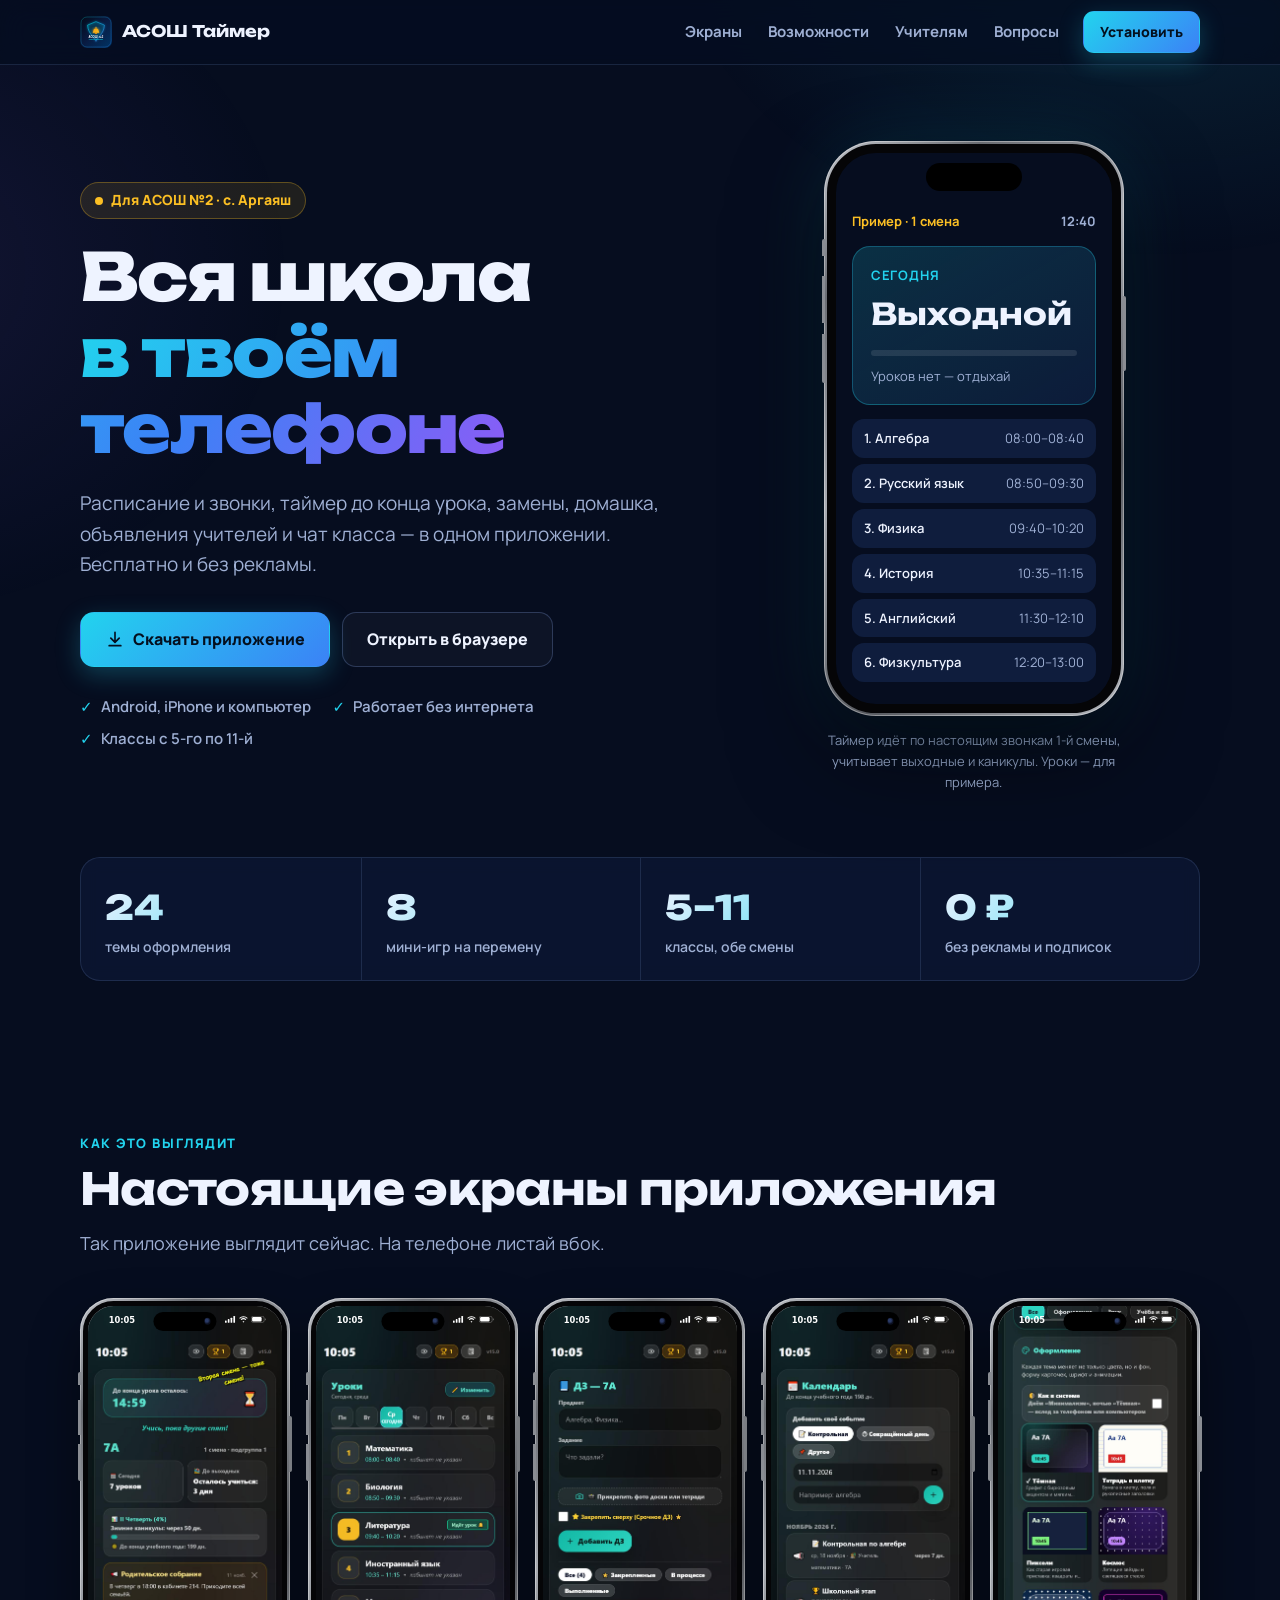
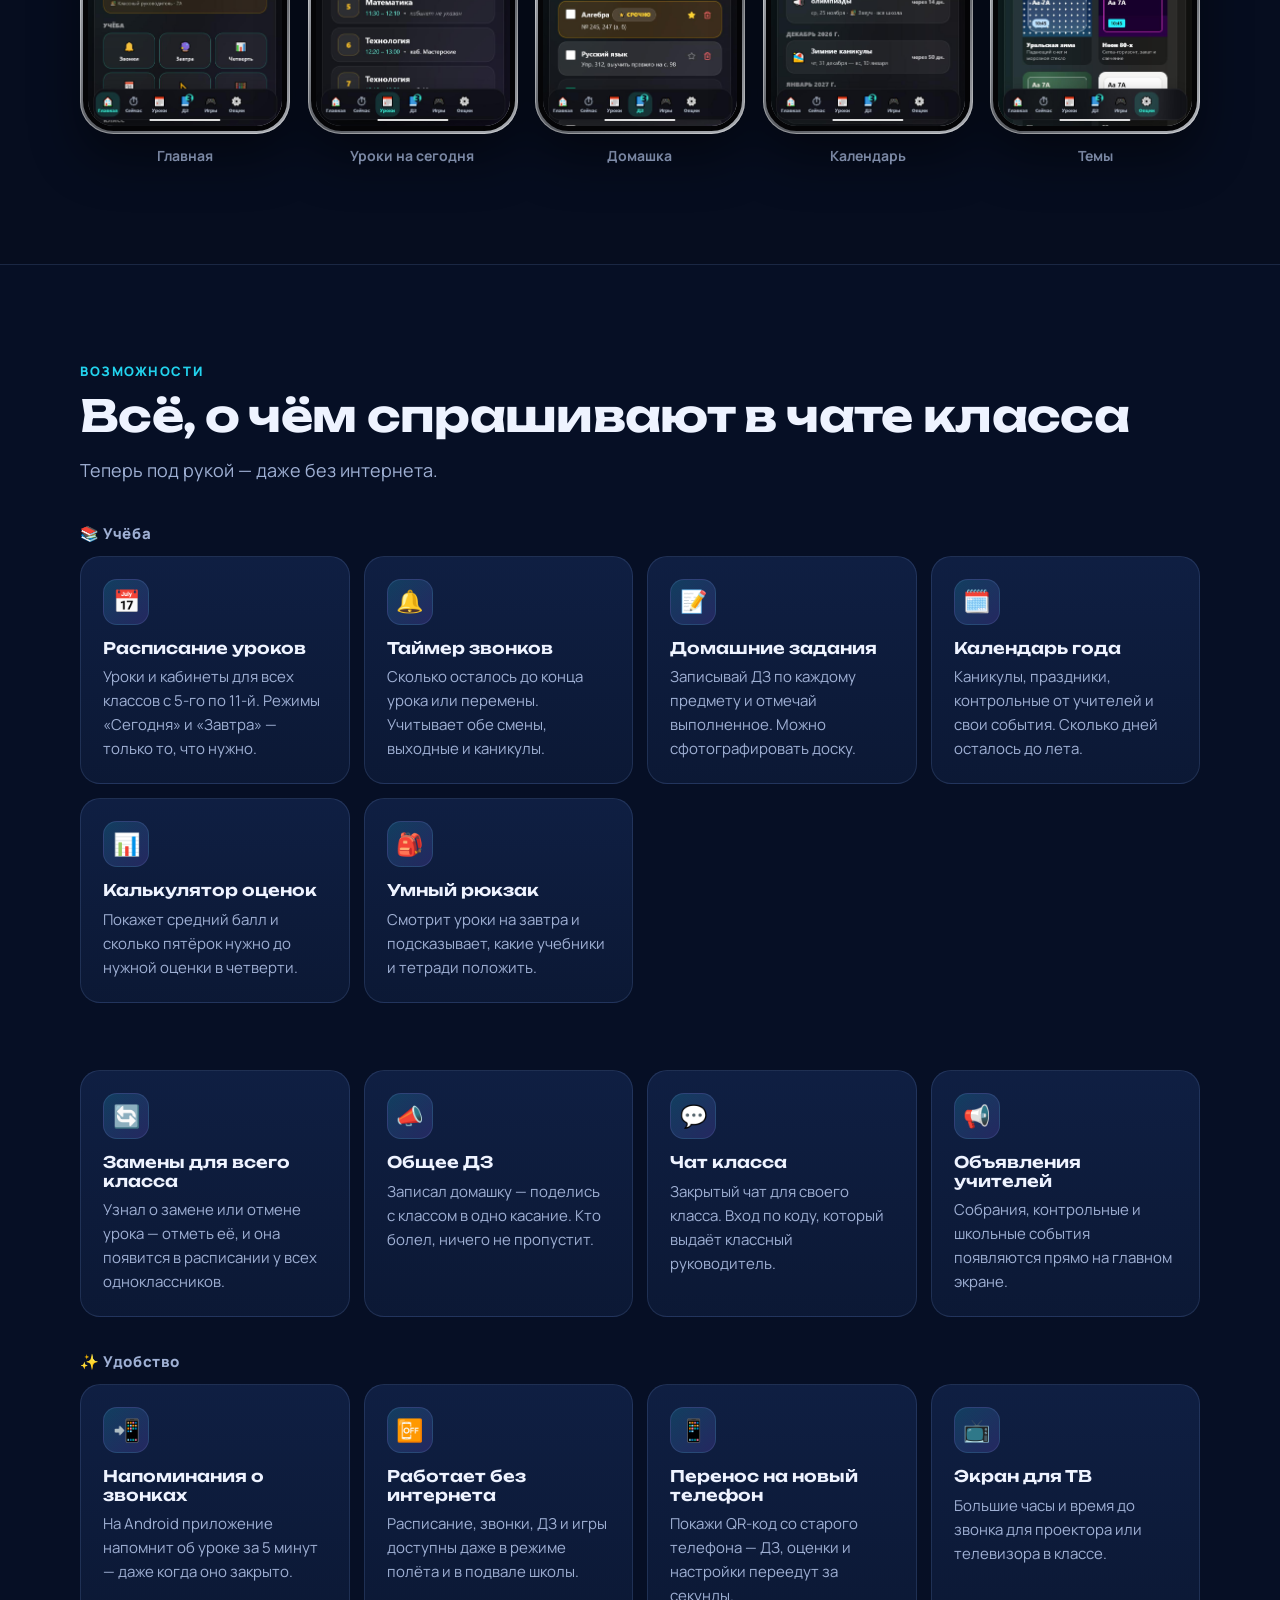
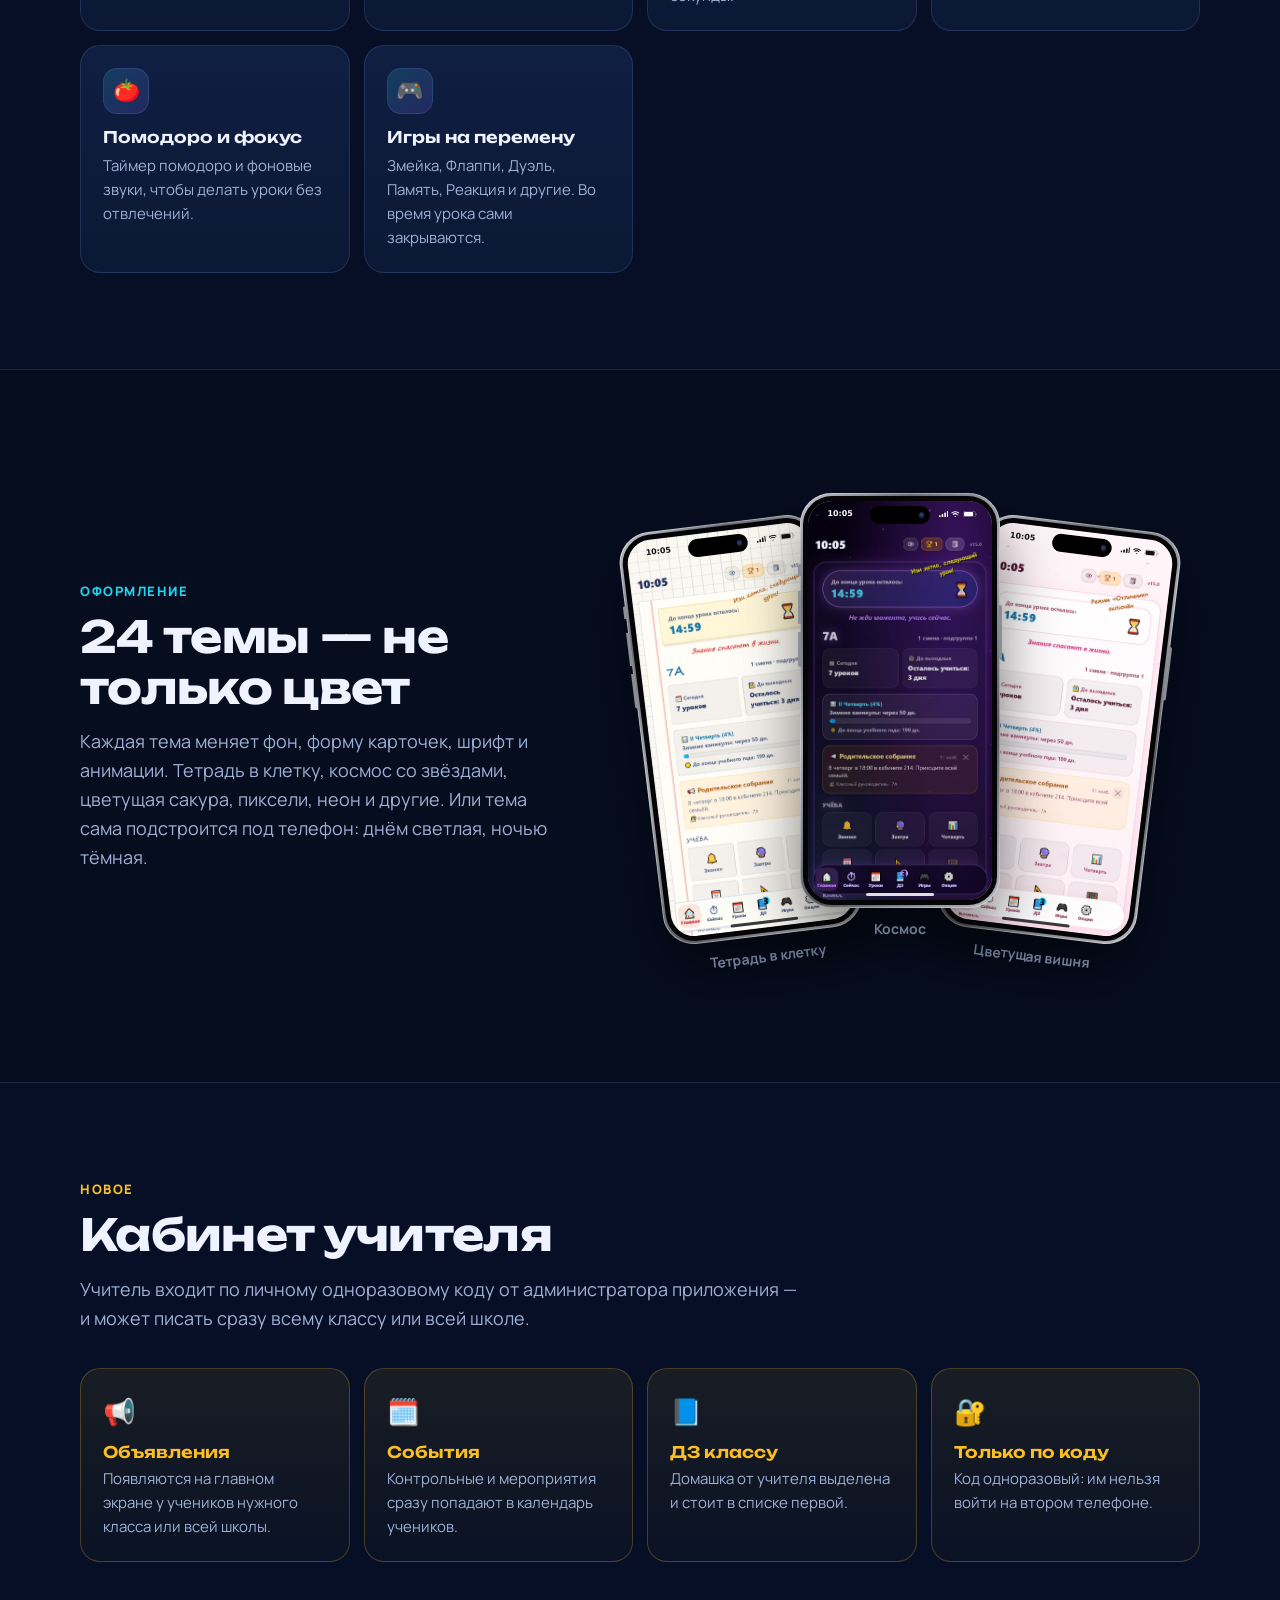
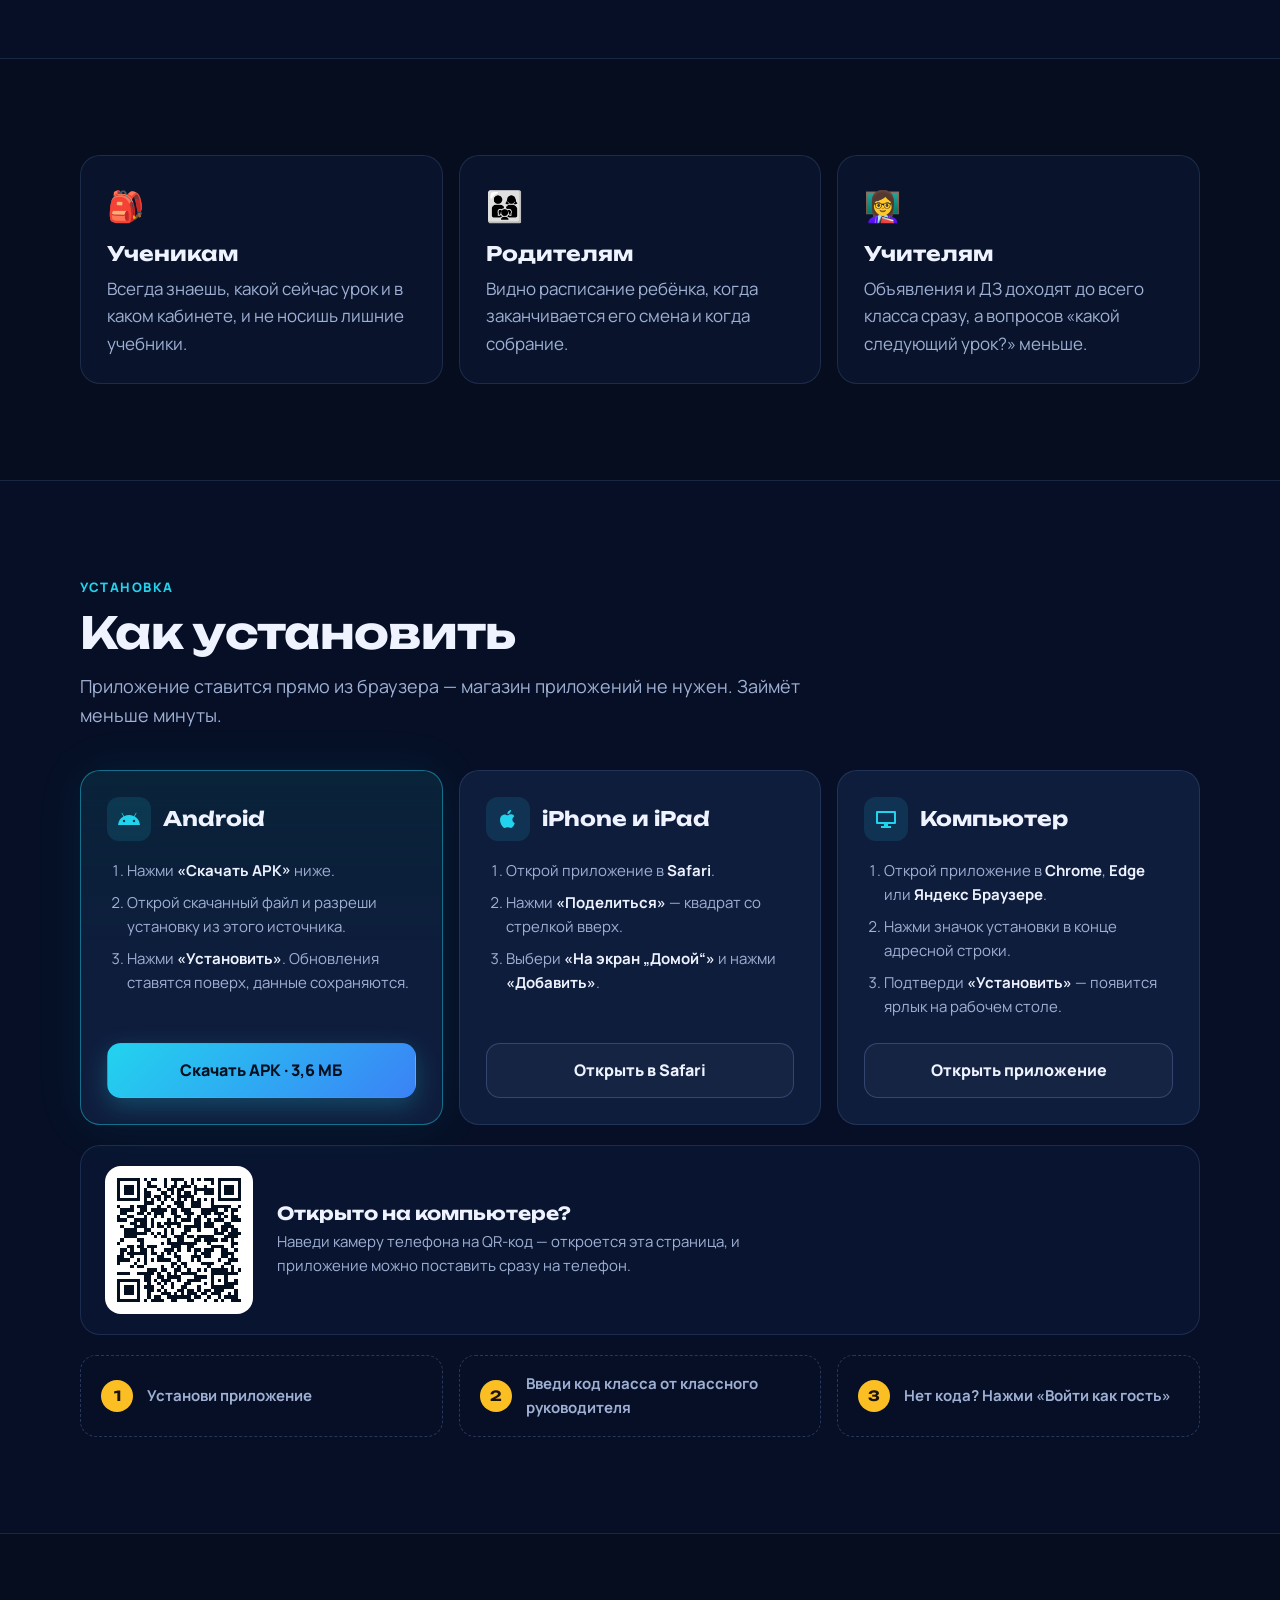
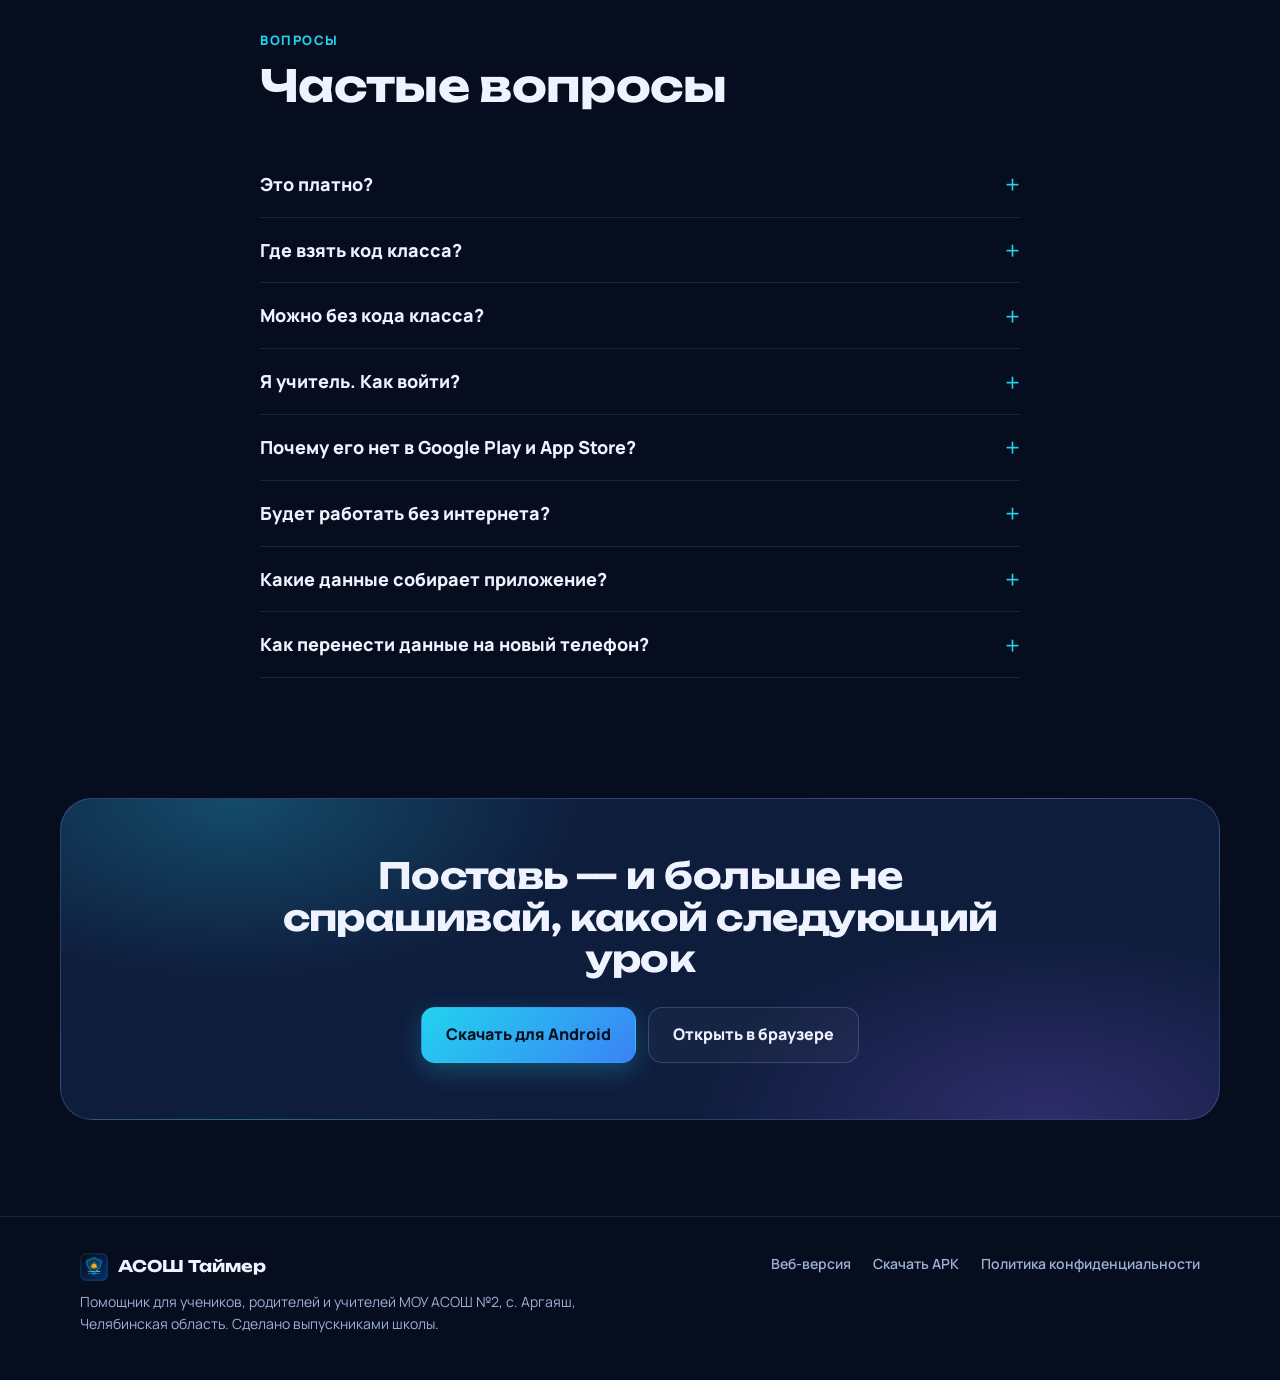
==== index.html @ 7ff57c71 "Redesign for the presentation - Fresh screenshots of the current app in realistic iPhone frames - Ne" ====
<!doctype html>
<html lang="ru">
<head>
  <meta charset="UTF-8" />
  <meta name="viewport" content="width=device-width, initial-scale=1.0" />
  <title>АСОШ Таймер — расписание и звонки АСОШ №2, с. Аргаяш</title>
  <meta name="description" content="АСОШ Таймер — бесплатное приложение для учеников и учителей МОУ АСОШ №2 (с. Аргаяш): расписание уроков и звонков, таймер до конца урока, замены, домашние задания, объявления учителей и чат класса. Android, iPhone и компьютер, работает без интернета." />
  <meta name="keywords" content="АСОШ Таймер, АСОШ №2, Аргаяшская СОШ 2, Аргаяш школа, расписание звонков, расписание уроков, школьный дневник" />
  <link rel="canonical" href="https://kafeevbogdan347-ui.github.io/asosh-timer-site/" />
  <!-- Подтверждение прав в Яндекс Вебмастере и Google Search Console: сюда вставить мета-теги из их кабинетов -->
  <meta property="og:title" content="АСОШ Таймер — расписание и звонки АСОШ №2" />
  <meta property="og:description" content="Расписание, звонки, замены, домашка, объявления учителей и чат класса — всё в одном бесплатном приложении для АСОШ №2, с. Аргаяш." />
  <meta property="og:type" content="website" />
  <meta property="og:url" content="https://kafeevbogdan347-ui.github.io/asosh-timer-site/" />
  <meta property="og:image" content="https://kafeevbogdan347-ui.github.io/asosh-timer-site/img/screen-main.jpg" />
  <meta property="og:site_name" content="АСОШ Таймер" />
  <meta property="og:locale" content="ru_RU" />
  <script type="application/ld+json">
  {
    "@context": "https://schema.org",
    "@type": "SoftwareApplication",
    "name": "АСОШ Таймер",
    "alternateName": ["АСОШ №2 Таймер", "Умный дневник АСОШ №2"],
    "description": "Расписание уроков и звонков, таймер до конца урока, замены, домашние задания, объявления учителей и чат класса для МОУ АСОШ №2, с. Аргаяш.",
    "url": "https://kafeevbogdan347-ui.github.io/asosh-timer-site/",
    "applicationCategory": "EducationalApplication",
    "operatingSystem": "Android, iOS, Windows, macOS",
    "inLanguage": "ru",
    "offers": { "@type": "Offer", "price": "0", "priceCurrency": "RUB" },
    "downloadUrl": "https://github.com/kafeevbogdan347-ui/asosh-timer/releases/download/apk-latest/asosh-timer.apk",
    "installUrl": "https://kafeevbogdan347-ui.github.io/asosh-timer/"
  }
  </script>
  <script>document.documentElement.classList.add('js');</script>
  <meta name="theme-color" content="#060d1f" />
  <link rel="icon" type="image/svg+xml" href="icon.svg" />
  <link rel="preconnect" href="https://fonts.googleapis.com" />
  <link rel="preconnect" href="https://fonts.gstatic.com" crossorigin />
  <link href="https://fonts.googleapis.com/css2?family=Manrope:wght@400;500;600;700;800&family=Unbounded:wght@600;700;800&display=swap" rel="stylesheet" />
  <link rel="stylesheet" href="style.css" />
</head>
<body>
  <div class="bg-glow" aria-hidden="true"></div>

  <header class="nav">
    <div class="wrap nav-inner">
      <a class="brand" href="#top">
        <img src="icon.svg" alt="" width="32" height="32" />
        <span>АСОШ Таймер</span>
      </a>
      <nav class="nav-links" aria-label="Разделы">
        <a href="#screens">Экраны</a>
        <a href="#features">Возможности</a>
        <a href="#teachers">Учителям</a>
        <a href="#faq">Вопросы</a>
      </nav>
      <a class="btn btn-small" href="#download">Установить</a>
    </div>
  </header>

  <main id="top">
    <!-- Hero -->
    <section class="hero">
      <div class="wrap hero-inner">
        <div class="hero-text">
          <p class="eyebrow"><span class="dot"></span>Для АСОШ №2 · с. Аргаяш</p>
          <h1>Вся школа <span class="accent">в&nbsp;твоём телефоне</span></h1>
          <p class="lead">
            Расписание и звонки, таймер до конца урока, замены, домашка,
            объявления учителей и чат класса — в одном приложении.
            Бесплатно и без рекламы.
          </p>
          <div class="hero-cta">
            <a class="btn" href="#download">
              <svg viewBox="0 0 24 24" width="20" height="20" aria-hidden="true"><path fill="currentColor" d="M12 3a1 1 0 0 1 1 1v9.59l3.3-3.3a1 1 0 1 1 1.4 1.42l-5 5a1 1 0 0 1-1.4 0l-5-5a1 1 0 1 1 1.4-1.42l3.3 3.3V4a1 1 0 0 1 1-1zM5 19h14a1 1 0 1 1 0 2H5a1 1 0 1 1 0-2z"/></svg>
              Скачать приложение
            </a>
            <a class="btn btn-ghost" data-link="app" href="#download">Открыть в браузере</a>
          </div>
          <ul class="hero-points">
            <li>Android, iPhone и компьютер</li>
            <li>Работает без интернета</li>
            <li>Классы с 5-го по 11-й</li>
          </ul>
        </div>

        <!-- Телефон с живым таймером звонков -->
        <figure class="demo">
          <div class="phone" aria-label="Пример экрана приложения">
            <div class="phone-notch"></div>
            <div class="screen">
              <div class="screen-top">
                <span class="screen-class">Пример · 1 смена</span>
                <span class="screen-clock" id="demo-clock">--:--</span>
              </div>
              <div class="timer-card">
                <p class="timer-label" id="demo-label">До звонка</p>
                <p class="timer-value" id="demo-timer">--:--</p>
                <div class="timer-bar"><div class="timer-fill" id="demo-fill"></div></div>
                <p class="timer-sub" id="demo-sub">Загружаю расписание…</p>
              </div>
              <ul class="lessons" id="demo-lessons"></ul>
            </div>
          </div>
          <figcaption>Таймер идёт по настоящим звонкам 1-й смены, учитывает выходные и каникулы. Уроки — для примера.</figcaption>
        </figure>
      </div>

      <div class="wrap">
        <ul class="stats">
          <li><b>24</b><span>темы оформления</span></li>
          <li><b>8</b><span>мини-игр на перемену</span></li>
          <li><b>5–11</b><span>классы, обе смены</span></li>
          <li><b>0 ₽</b><span>без рекламы и подписок</span></li>
        </ul>
      </div>
    </section>

    <!-- Screenshots -->
    <section class="section" id="screens">
      <div class="wrap">
        <div class="section-head reveal">
          <p class="kicker">Как это выглядит</p>
          <h2>Настоящие экраны приложения</h2>
          <p class="section-lead">Так приложение выглядит сейчас. На телефоне листай вбок.</p>
        </div>
        <div class="shots reveal">
          <figure><div class="iphone"><img src="img/screen-main.jpg" alt="Главный экран: сколько осталось до конца урока и объявление классного руководителя" width="393" height="852" loading="lazy" /></div><figcaption>Главная</figcaption></figure>
          <figure><div class="iphone"><img src="img/screen-lessons.jpg" alt="Уроки на сегодня: текущий урок подсвечен" width="393" height="852" loading="lazy" /></div><figcaption>Уроки на сегодня</figcaption></figure>
          <figure><div class="iphone"><img src="img/screen-homework.jpg" alt="Домашние задания: срочное закреплено сверху" width="393" height="852" loading="lazy" /></div><figcaption>Домашка</figcaption></figure>
          <figure><div class="iphone"><img src="img/screen-calendar.jpg" alt="Календарь: контрольные от учителей и каникулы" width="393" height="852" loading="lazy" /></div><figcaption>Календарь</figcaption></figure>
          <figure><div class="iphone"><img src="img/screen-themes.jpg" alt="Выбор темы оформления с живыми превью" width="393" height="852" loading="lazy" /></div><figcaption>Темы</figcaption></figure>
        </div>
      </div>
    </section>

    <!-- Features -->
    <section class="section section-alt" id="features">
      <div class="wrap">
        <div class="section-head reveal">
          <p class="kicker">Возможности</p>
          <h2>Всё, о чём спрашивают в чате класса</h2>
          <p class="section-lead">Теперь под рукой — даже без интернета.</p>
        </div>

        <h3 class="group-title reveal">📚 Учёба</h3>
        <div class="features reveal">
          <article class="feature">
            <div class="feature-icon">📅</div>
            <h3>Расписание уроков</h3>
            <p>Уроки и кабинеты для всех классов с 5-го по 11-й. Режимы «Сегодня» и «Завтра» — только то, что нужно.</p>
          </article>
          <article class="feature">
            <div class="feature-icon">🔔</div>
            <h3>Таймер звонков</h3>
            <p>Сколько осталось до конца урока или перемены. Учитывает обе смены, выходные и каникулы.</p>
          </article>
          <article class="feature">
            <div class="feature-icon">📝</div>
            <h3>Домашние задания</h3>
            <p>Записывай ДЗ по каждому предмету и отмечай выполненное. Можно сфотографировать доску.</p>
          </article>
          <article class="feature">
            <div class="feature-icon">🗓️</div>
            <h3>Календарь года</h3>
            <p>Каникулы, праздники, контрольные от учителей и свои события. Сколько дней осталось до лета.</p>
          </article>
          <article class="feature">
            <div class="feature-icon">📊</div>
            <h3>Калькулятор оценок</h3>
            <p>Покажет средний балл и сколько пятёрок нужно до нужной оценки в четверти.</p>
          </article>
          <article class="feature">
            <div class="feature-icon">🎒</div>
            <h3>Умный рюкзак</h3>
            <p>Смотрит уроки на завтра и подсказывает, какие учебники и тетради положить.</p>
          </article>
        </div>

        <h3 class="group-title reveal">👥 Класс</h3>
        <div class="features reveal">
          <article class="feature">
            <div class="feature-icon">🔄</div>
            <h3>Замены для всего класса</h3>
            <p>Узнал о замене или отмене урока — отметь её, и она появится в расписании у всех одноклассников.</p>
          </article>
          <article class="feature">
            <div class="feature-icon">📣</div>
            <h3>Общее ДЗ</h3>
            <p>Записал домашку — поделись с классом в одно касание. Кто болел, ничего не пропустит.</p>
          </article>
          <article class="feature">
            <div class="feature-icon">💬</div>
            <h3>Чат класса</h3>
            <p>Закрытый чат для своего класса. Вход по коду, который выдаёт классный руководитель.</p>
          </article>
          <article class="feature">
            <div class="feature-icon">📢</div>
            <h3>Объявления учителей</h3>
            <p>Собрания, контрольные и школьные события появляются прямо на главном экране.</p>
          </article>
        </div>

        <h3 class="group-title reveal">✨ Удобство</h3>
        <div class="features reveal">
          <article class="feature">
            <div class="feature-icon">📲</div>
            <h3>Напоминания о звонках</h3>
            <p>На Android приложение напомнит об уроке за 5 минут — даже когда оно закрыто.</p>
          </article>
          <article class="feature">
            <div class="feature-icon">📴</div>
            <h3>Работает без интернета</h3>
            <p>Расписание, звонки, ДЗ и игры доступны даже в режиме полёта и в подвале школы.</p>
          </article>
          <article class="feature">
            <div class="feature-icon">📱</div>
            <h3>Перенос на новый телефон</h3>
            <p>Покажи QR-код со старого телефона — ДЗ, оценки и настройки переедут за секунды.</p>
          </article>
          <article class="feature">
            <div class="feature-icon">📺</div>
            <h3>Экран для ТВ</h3>
            <p>Большие часы и время до звонка для проектора или телевизора в классе.</p>
          </article>
          <article class="feature">
            <div class="feature-icon">🍅</div>
            <h3>Помодоро и фокус</h3>
            <p>Таймер помодоро и фоновые звуки, чтобы делать уроки без отвлечений.</p>
          </article>
          <article class="feature">
            <div class="feature-icon">🎮</div>
            <h3>Игры на перемену</h3>
            <p>Змейка, Флаппи, Дуэль, Память, Реакция и другие. Во время урока сами закрываются.</p>
          </article>
        </div>
      </div>
    </section>

    <!-- Themes -->
    <section class="section themes-section">
      <div class="wrap themes-inner">
        <div class="themes-text reveal">
          <p class="kicker">Оформление</p>
          <h2>24 темы — не только цвет</h2>
          <p class="section-lead">Каждая тема меняет фон, форму карточек, шрифт и анимации. Тетрадь в клетку, космос со звёздами, цветущая сакура, пиксели, неон и другие. Или тема сама подстроится под телефон: днём светлая, ночью тёмная.</p>
        </div>
        <div class="theme-phones reveal" aria-label="Примеры тем">
          <figure class="tp tp-left"><div class="iphone is-light"><img src="img/theme-notebook.jpg" alt="Тема «Тетрадь в клетку»" width="393" height="852" loading="lazy" /></div><figcaption>Тетрадь в клетку</figcaption></figure>
          <figure class="tp tp-mid"><div class="iphone"><img src="img/theme-space.jpg" alt="Тема «Космос»" width="393" height="852" loading="lazy" /></div><figcaption>Космос</figcaption></figure>
          <figure class="tp tp-right"><div class="iphone is-light"><img src="img/theme-blossom.jpg" alt="Тема «Цветущая вишня»" width="393" height="852" loading="lazy" /></div><figcaption>Цветущая вишня</figcaption></figure>
        </div>
      </div>
    </section>

    <!-- Teachers -->
    <section class="section section-alt" id="teachers">
      <div class="wrap teachers">
        <div class="reveal">
          <p class="kicker kicker-amber">Новое</p>
          <h2>Кабинет учителя</h2>
          <p class="section-lead">Учитель входит по личному одноразовому коду от администратора приложения — и может писать сразу всему классу или всей школе.</p>
        </div>
        <div class="teacher-grid reveal">
          <div class="tcard"><span>📢</span><h3>Объявления</h3><p>Появляются на главном экране у учеников нужного класса или всей школы.</p></div>
          <div class="tcard"><span>🗓️</span><h3>События</h3><p>Контрольные и мероприятия сразу попадают в календарь учеников.</p></div>
          <div class="tcard"><span>📘</span><h3>ДЗ классу</h3><p>Домашка от учителя выделена и стоит в списке первой.</p></div>
          <div class="tcard"><span>🔐</span><h3>Только по коду</h3><p>Код одноразовый: им нельзя войти на втором телефоне.</p></div>
        </div>
      </div>
    </section>

    <!-- Audience -->
    <section class="section">
      <div class="wrap audience reveal">
        <div class="aud">
          <span class="aud-icon">🎒</span>
          <h3>Ученикам</h3>
          <p>Всегда знаешь, какой сейчас урок и в каком кабинете, и не носишь лишние учебники.</p>
        </div>
        <div class="aud">
          <span class="aud-icon">👨‍👩‍👧</span>
          <h3>Родителям</h3>
          <p>Видно расписание ребёнка, когда заканчивается его смена и когда собрание.</p>
        </div>
        <div class="aud">
          <span class="aud-icon">👩‍🏫</span>
          <h3>Учителям</h3>
          <p>Объявления и ДЗ доходят до всего класса сразу, а вопросов «какой следующий урок?» меньше.</p>
        </div>
      </div>
    </section>

    <!-- Download -->
    <section class="section section-alt" id="download">
      <div class="wrap">
        <div class="section-head reveal">
          <p class="kicker">Установка</p>
          <h2>Как установить</h2>
          <p class="section-lead">Приложение ставится прямо из браузера — магазин приложений не нужен. Займёт меньше минуты.</p>
        </div>

        <div class="install reveal">
          <article class="platform platform-main">
            <div class="platform-head">
              <span class="platform-icon" aria-hidden="true">
                <svg viewBox="0 0 24 24" width="24" height="24"><path fill="currentColor" d="M17.6 9.48l1.84-3.18a.38.38 0 0 0-.66-.38l-1.86 3.22a11.5 11.5 0 0 0-9.84 0L5.22 5.92a.38.38 0 0 0-.66.38L6.4 9.48A10.8 10.8 0 0 0 1 18h22a10.8 10.8 0 0 0-5.4-8.52zM7 15.25a1.25 1.25 0 1 1 0-2.5 1.25 1.25 0 0 1 0 2.5zm10 0a1.25 1.25 0 1 1 0-2.5 1.25 1.25 0 0 1 0 2.5z"/></svg>
              </span>
              <h3>Android</h3>
            </div>
            <ol>
              <li>Нажми <b>«Скачать APK»</b> ниже.</li>
              <li>Открой скачанный файл и разреши установку из этого источника.</li>
              <li>Нажми <b>«Установить»</b>. Обновления ставятся поверх, данные сохраняются.</li>
            </ol>
            <a class="btn btn-block" data-link="apk" data-soon="APK — скоро" href="#">Скачать APK · 3,6 МБ</a>
          </article>

          <article class="platform">
            <div class="platform-head">
              <span class="platform-icon" aria-hidden="true">
                <svg viewBox="0 0 24 24" width="24" height="24"><path fill="currentColor" d="M16.37 12.6c-.02-2.3 1.88-3.4 1.96-3.46-1.07-1.56-2.73-1.77-3.32-1.8-1.41-.14-2.76.83-3.47.83-.72 0-1.82-.81-3-.79-1.54.02-2.96.9-3.75 2.27-1.6 2.78-.41 6.9 1.15 9.15.76 1.1 1.67 2.34 2.86 2.3 1.15-.05 1.58-.74 2.97-.74 1.38 0 1.77.74 2.98.72 1.24-.02 2.02-1.12 2.77-2.23.87-1.28 1.23-2.52 1.25-2.58-.03-.01-2.39-.92-2.4-3.67zM14.1 5.84c.63-.77 1.06-1.83.94-2.9-.91.04-2.02.61-2.67 1.37-.58.68-1.1 1.77-.96 2.81 1.02.08 2.06-.52 2.69-1.28z"/></svg>
              </span>
              <h3>iPhone и iPad</h3>
            </div>
            <ol>
              <li>Открой приложение в <b>Safari</b>.</li>
              <li>Нажми <b>«Поделиться»</b> — квадрат со стрелкой вверх.</li>
              <li>Выбери <b>«На экран „Домой“»</b> и нажми <b>«Добавить»</b>.</li>
            </ol>
            <a class="btn btn-block btn-ghost" data-link="app" data-soon="Ссылка скоро" href="#">Открыть в Safari</a>
          </article>

          <article class="platform">
            <div class="platform-head">
              <span class="platform-icon" aria-hidden="true">
                <svg viewBox="0 0 24 24" width="24" height="24"><path fill="currentColor" d="M3 4h18a1 1 0 0 1 1 1v11a1 1 0 0 1-1 1h-7v2h3v2H7v-2h3v-2H3a1 1 0 0 1-1-1V5a1 1 0 0 1 1-1zm1 2v9h16V6H4z"/></svg>
              </span>
              <h3>Компьютер</h3>
            </div>
            <ol>
              <li>Открой приложение в <b>Chrome</b>, <b>Edge</b> или <b>Яндекс Браузере</b>.</li>
              <li>Нажми значок установки в конце адресной строки.</li>
              <li>Подтверди <b>«Установить»</b> — появится ярлык на рабочем столе.</li>
            </ol>
            <a class="btn btn-block btn-ghost" data-link="app" data-soon="Ссылка скоро" href="#">Открыть приложение</a>
          </article>
        </div>

        <div class="qr-row reveal">
          <div class="qr-card">
            <img src="img/qr-download.svg" alt="QR-код со ссылкой на этот сайт" width="148" height="148" />
          </div>
          <div class="qr-text">
            <h3>Открыто на компьютере?</h3>
            <p>Наведи камеру телефона на QR-код — откроется эта страница, и приложение можно поставить сразу на телефон.</p>
          </div>
        </div>

        <div class="steps reveal">
          <div class="step"><span>1</span>Установи приложение</div>
          <div class="step"><span>2</span>Введи код класса от классного руководителя</div>
          <div class="step"><span>3</span>Нет кода? Нажми «Войти как гость»</div>
        </div>
      </div>
    </section>

    <!-- FAQ -->
    <section class="section" id="faq">
      <div class="wrap faq">
        <div class="section-head reveal">
          <p class="kicker">Вопросы</p>
          <h2>Частые вопросы</h2>
        </div>
        <details>
          <summary>Это платно?</summary>
          <p>Нет, приложение полностью бесплатное и без рекламы.</p>
        </details>
        <details>
          <summary>Где взять код класса?</summary>
          <p>У своего классного руководителя. Код нужен, чтобы в чат класса попадали только свои.</p>
        </details>
        <details>
          <summary>Можно без кода класса?</summary>
          <p>Да, нажми «Войти как гость»: доступно всё, кроме чата класса и отправки замен и ДЗ всему классу.</p>
        </details>
        <details>
          <summary>Я учитель. Как войти?</summary>
          <p>На экране выбора класса нажмите «Я учитель» и введите код учителя — его выдаёт администратор приложения. Код одноразовый: после входа им нельзя войти на другом телефоне.</p>
        </details>
        <details>
          <summary>Почему его нет в Google Play и App Store?</summary>
          <p>На Android приложение ставится файлом APK с этого сайта, на iPhone и компьютере — прямо из браузера. Оно весит меньше 4 МБ.</p>
        </details>
        <details>
          <summary>Будет работать без интернета?</summary>
          <p>Да. Расписание, таймер звонков, ДЗ, календарь и игры работают без сети. Чат, замены и объявления показывают последнее сохранённое и обновятся, когда появится интернет.</p>
        </details>
        <details>
          <summary>Какие данные собирает приложение?</summary>
          <p>Оценки, имя и ДЗ хранятся только на твоём телефоне. В интернет уходят лишь сообщения чата, то, чем ты делишься с классом, и анонимная статистика устройств — без имён. Рекламы и слежки нет. Подробнее — в <a href="privacy.html">политике конфиденциальности</a>.</p>
        </details>
        <details>
          <summary>Как перенести данные на новый телефон?</summary>
          <p>В настройках на старом телефоне нажми «Показать QR-код» и отсканируй его новым телефоном.</p>
        </details>
      </div>
    </section>

    <!-- CTA -->
    <section class="cta-band">
      <div class="wrap cta-inner reveal">
        <h2>Поставь — и больше не спрашивай, какой следующий урок</h2>
        <div class="hero-cta">
          <a class="btn" data-link="apk" data-soon="APK — скоро" href="#download">Скачать для Android</a>
          <a class="btn btn-ghost" data-link="app" href="#download">Открыть в браузере</a>
        </div>
      </div>
    </section>
  </main>

  <footer class="footer">
    <div class="wrap footer-inner">
      <div class="footer-brand">
        <div class="brand">
          <img src="icon.svg" alt="" width="28" height="28" />
          <span>АСОШ Таймер</span>
        </div>
        <p>Помощник для учеников, родителей и учителей МОУ АСОШ №2, с. Аргаяш, Челябинская область. Сделано выпускниками школы.</p>
      </div>
      <nav class="footer-links" aria-label="Ссылки">
        <a data-link="app" href="#download">Веб-версия</a>
        <a data-link="apk" href="#download">Скачать APK</a>
        <a href="privacy.html">Политика конфиденциальности</a>
      </nav>
    </div>
  </footer>

  <script>
    // Ссылки на приложение. Пока поле пустое, кнопка показывает «скоро».
    // app — адрес веб-версии приложения, apk — прямая ссылка на .apk файл.
    window.LINKS = {
      app: 'https://kafeevbogdan347-ui.github.io/asosh-timer/',
      apk: 'https://github.com/kafeevbogdan347-ui/asosh-timer/releases/download/apk-latest/asosh-timer.apk',
    };
  </script>
  <script src="main.js"></script>
</body>
</html>
---- style.css ----
:root {
  --bg: #060d1f;
  --bg-alt: #081229;
  --surface: #0f1d3d;
  --surface-2: #142650;
  --line: rgba(148, 180, 255, 0.14);
  --line-strong: rgba(148, 180, 255, 0.24);
  --text: #eef3ff;
  --muted: #9fb0d4;
  --cyan: #22d3ee;
  --blue: #3b82f6;
  --violet: #8b5cf6;
  --amber: #fbbf24;
  --radius: 20px;
  --wrap: 1160px;
  --font-head: 'Unbounded', system-ui, sans-serif;
  --font-body: 'Manrope', system-ui, -apple-system, 'Segoe UI', sans-serif;
  --titanium: linear-gradient(135deg, #c4c7cd 0%, #6a6d73 18%, #a9acb2 42%, #55585e 70%, #b6b9bf 100%);
  --side: #8a8d93;
}

* { box-sizing: border-box; }

html { scroll-behavior: smooth; scroll-padding-top: 76px; }

body {
  margin: 0;
  background: var(--bg);
  color: var(--text);
  font-family: var(--font-body);
  font-size: 17px;
  line-height: 1.6;
  -webkit-font-smoothing: antialiased;
  overflow-x: hidden;
}

a { color: inherit; }

h1, h2, h3 { font-family: var(--font-head); line-height: 1.15; margin: 0; }

.wrap { max-width: var(--wrap); margin: 0 auto; padding: 0 20px; position: relative; }

/* Мягкое свечение на фоне всей страницы */
.bg-glow {
  position: fixed;
  inset: 0;
  z-index: -1;
  pointer-events: none;
  background:
    radial-gradient(700px 500px at 90% -10%, rgba(34, 211, 238, 0.12), transparent 70%),
    radial-gradient(600px 500px at -10% 30%, rgba(139, 92, 246, 0.1), transparent 70%);
}

/* Buttons */
.btn {
  display: inline-flex;
  align-items: center;
  justify-content: center;
  gap: 8px;
  padding: 14px 24px;
  border-radius: 14px;
  border: 1px solid transparent;
  background: linear-gradient(135deg, var(--cyan), var(--blue));
  color: #04101f;
  font-weight: 800;
  font-size: 16px;
  text-decoration: none;
  transition: transform .15s ease, box-shadow .15s ease, opacity .15s ease, background .15s ease;
  box-shadow: 0 8px 24px rgba(34, 211, 238, 0.25);
}
.btn:hover { transform: translateY(-1px); box-shadow: 0 12px 32px rgba(34, 211, 238, 0.4); }
.btn:focus-visible, a:focus-visible, summary:focus-visible { outline: 2px solid var(--amber); outline-offset: 3px; }
.btn-ghost {
  background: rgba(255, 255, 255, 0.03);
  color: var(--text);
  border-color: var(--line-strong);
  box-shadow: none;
}
.btn-ghost:hover { background: rgba(255, 255, 255, 0.08); box-shadow: none; }
.btn-small { padding: 9px 16px; font-size: 14px; border-radius: 11px; }
.btn-block { width: 100%; margin-top: auto; }
.btn.is-soon {
  background: var(--surface-2);
  color: var(--muted);
  border-color: var(--line);
  box-shadow: none;
  cursor: default;
  pointer-events: none;
}

/* Nav */
.nav {
  position: sticky;
  top: 0;
  z-index: 10;
  background: rgba(6, 13, 31, 0.78);
  backdrop-filter: blur(14px) saturate(140%);
  -webkit-backdrop-filter: blur(14px) saturate(140%);
  border-bottom: 1px solid var(--line);
}
.nav-inner { display: flex; align-items: center; gap: 24px; height: 64px; }
.brand {
  display: flex;
  align-items: center;
  gap: 10px;
  font-family: var(--font-head);
  font-weight: 700;
  font-size: 16px;
  text-decoration: none;
}
.nav-links { display: flex; gap: 26px; margin-left: auto; }
.nav-links a { color: var(--muted); text-decoration: none; font-weight: 700; font-size: 15px; transition: color .15s ease; }
.nav-links a:hover { color: var(--text); }

/* Hero */
.hero { position: relative; padding: 76px 0 56px; }
.hero-inner {
  display: grid;
  grid-template-columns: 1.15fr 0.85fr;
  gap: 56px;
  align-items: center;
}
.eyebrow {
  display: inline-flex;
  align-items: center;
  gap: 8px;
  margin: 0 0 20px;
  padding: 6px 14px;
  border-radius: 999px;
  background: rgba(251, 191, 36, 0.1);
  border: 1px solid rgba(251, 191, 36, 0.3);
  color: var(--amber);
  font-size: 14px;
  font-weight: 800;
}
.eyebrow .dot {
  width: 8px;
  height: 8px;
  border-radius: 50%;
  background: var(--amber);
  box-shadow: 0 0 0 0 rgba(251, 191, 36, 0.6);
  animation: pulse 2s infinite;
}
@keyframes pulse {
  70% { box-shadow: 0 0 0 8px rgba(251, 191, 36, 0); }
  100% { box-shadow: 0 0 0 0 rgba(251, 191, 36, 0); }
}
h1 { font-size: clamp(38px, 5.8vw, 66px); font-weight: 800; letter-spacing: -0.025em; }
.accent {
  background: linear-gradient(120deg, var(--cyan), var(--blue) 55%, var(--violet));
  -webkit-background-clip: text;
  background-clip: text;
  color: transparent;
}
.lead { margin: 22px 0 32px; color: var(--muted); font-size: 19px; max-width: 34em; }
.hero-cta { display: flex; flex-wrap: wrap; gap: 12px; }
.hero-points {
  display: flex;
  flex-wrap: wrap;
  gap: 8px 22px;
  margin: 28px 0 0;
  padding: 0;
  list-style: none;
  color: var(--muted);
  font-size: 15px;
  font-weight: 600;
}
.hero-points li::before { content: '✓'; color: var(--cyan); font-weight: 800; margin-right: 8px; }

/* Цифры под первым экраном */
.stats {
  list-style: none;
  margin: 64px 0 0;
  padding: 0;
  display: grid;
  grid-template-columns: repeat(4, 1fr);
  border: 1px solid var(--line);
  border-radius: var(--radius);
  background: rgba(15, 29, 61, 0.55);
  backdrop-filter: blur(8px);
  overflow: hidden;
}
.stats li { padding: 22px 24px; display: grid; gap: 2px; }
.stats li + li { border-left: 1px solid var(--line); }
.stats b {
  font-family: var(--font-head);
  font-size: clamp(26px, 3vw, 34px);
  font-weight: 800;
  background: linear-gradient(135deg, var(--text), var(--cyan));
  -webkit-background-clip: text;
  background-clip: text;
  color: transparent;
}
.stats span { color: var(--muted); font-size: 14px; font-weight: 600; }

/* Phone mockup */
.phone {
  position: relative;
  justify-self: center;
  width: 300px;
  padding: 3px;
  border-radius: 52px;
  background: var(--titanium);
  box-shadow: inset 0 0 0 1px rgba(255, 255, 255, 0.35), 0 40px 90px rgba(0, 0, 0, 0.5), 0 0 80px rgba(34, 211, 238, 0.12);
}
.phone::before, .iphone::before {
  content: '';
  position: absolute;
  left: -2px;
  top: 17%;
  width: 3px;
  height: 25%;
  border-radius: 2px 0 0 2px;
  /* Кнопка действия и две кнопки громкости */
  background: linear-gradient(to bottom, var(--side) 0 12%, transparent 12% 26%, var(--side) 26% 58%, transparent 58% 66%, var(--side) 66% 100%);
}
.phone::after, .iphone::after {
  content: '';
  position: absolute;
  right: -2px;
  top: 27%;
  width: 3px;
  height: 13%;
  border-radius: 0 2px 2px 0;
  background: var(--side);
}
.phone-notch {
  position: absolute;
  top: 22px;
  left: 50%;
  transform: translateX(-50%);
  width: 96px;
  height: 28px;
  border-radius: 999px;
  background: #000;
  z-index: 2;
}
.screen {
  border: 9px solid #050507;
  border-radius: 49px;
  background: var(--bg);
  padding: 58px 16px 22px;
  min-height: 560px;
}
.screen-top {
  display: flex;
  justify-content: space-between;
  align-items: center;
  font-size: 13px;
  font-weight: 700;
  color: var(--muted);
  margin-bottom: 14px;
}
.screen-class { color: var(--amber); }
.timer-card {
  padding: 18px;
  border-radius: 18px;
  background: linear-gradient(150deg, rgba(34, 211, 238, 0.18), rgba(59, 130, 246, 0.12));
  border: 1px solid rgba(34, 211, 238, 0.3);
}
.timer-label { margin: 0; font-size: 13px; font-weight: 700; color: var(--cyan); text-transform: uppercase; letter-spacing: .06em; }
.timer-value {
  margin: 4px 0 12px;
  font-family: var(--font-head);
  font-size: 44px;
  font-weight: 700;
  font-variant-numeric: tabular-nums;
}
.timer-bar { height: 6px; border-radius: 999px; background: rgba(255, 255, 255, 0.1); overflow: hidden; }
.timer-fill {
  height: 100%;
  width: 0;
  border-radius: inherit;
  background: linear-gradient(90deg, var(--cyan), var(--amber));
  transition: width .6s ease;
}
.timer-value.timer-word { font-size: 30px; }
.timer-sub { margin: 10px 0 0; font-size: 13px; color: var(--muted); }
.lessons { list-style: none; margin: 14px 0 0; padding: 0; display: grid; gap: 6px; }
.lessons li {
  display: flex;
  justify-content: space-between;
  gap: 10px;
  padding: 9px 12px;
  border-radius: 12px;
  background: var(--surface);
  font-size: 13px;
  color: var(--muted);
}
.lessons li b { color: var(--text); font-weight: 600; }
.lessons li.now { background: var(--surface-2); outline: 1px solid rgba(251, 191, 36, 0.45); }
.lessons li.now b { color: var(--amber); }
.lessons li.done { opacity: .45; }

.demo { margin: 0; justify-self: center; display: grid; justify-items: center; gap: 14px; }
.demo figcaption { max-width: 300px; text-align: center; color: var(--muted); font-size: 13px; }

/* Sections */
.section { padding: 96px 0; position: relative; }
.section-alt { background: rgba(8, 18, 41, 0.7); border-top: 1px solid var(--line); border-bottom: 1px solid var(--line); }
.section-head { margin-bottom: 40px; }
.kicker {
  margin: 0 0 10px;
  color: var(--cyan);
  font-size: 13px;
  font-weight: 800;
  letter-spacing: .12em;
  text-transform: uppercase;
}
.kicker-amber { color: var(--amber); }
h2 { font-size: clamp(28px, 3.8vw, 44px); font-weight: 700; letter-spacing: -0.015em; }
.section-lead { color: var(--muted); font-size: 18px; margin: 14px 0 0; max-width: 40em; }

/* Скриншоты приложения */
.shots {
  display: grid;
  grid-template-columns: repeat(5, 1fr);
  gap: 18px;
}
.shots figure { margin: 0; text-align: center; }
.shots { scrollbar-width: thin; scrollbar-color: var(--surface-2) transparent; }
/* Рамка iPhone вокруг скриншота: титан, чёрная рамка экрана, Dynamic Island, строка состояния */
.iphone {
  position: relative;
  container-type: inline-size;
  padding: 3px;
  border-radius: 16% / 7.4%;
  background: var(--titanium);
  box-shadow: inset 0 0 0 1px rgba(255, 255, 255, 0.35), 0 24px 50px rgba(0, 0, 0, 0.45);
  transition: transform .25s ease, box-shadow .25s ease;
}
.iphone img {
  display: block;
  width: 100%;
  height: auto;
  border: 2.6cqw solid #050507;
  border-radius: 15cqw;
  background: #000;
}
.island {
  position: absolute;
  top: calc(3px + 2.6cqw + 2.8cqw);
  left: 50%;
  transform: translateX(-50%);
  width: 31cqw;
  height: 9.2cqw;
  border-radius: 999px;
  background: #000;
}
.island::after {
  content: '';
  position: absolute;
  right: 9%;
  top: 50%;
  width: 3.2cqw;
  height: 3.2cqw;
  transform: translateY(-50%);
  border-radius: 50%;
  background: radial-gradient(circle at 40% 40%, #2a3a66 0 25%, #0b1020 60%);
}
.sb {
  position: absolute;
  top: calc(3px + 2.6cqw + 4.6cqw);
  left: calc(3px + 2.6cqw);
  right: calc(3px + 2.6cqw);
  display: flex;
  justify-content: space-between;
  align-items: center;
  padding: 0 7.5cqw 0 10cqw;
  color: #fff;
  font-family: -apple-system, 'SF Pro Text', 'Segoe UI', system-ui, sans-serif;
  font-size: 4.1cqw;
  font-weight: 700;
  line-height: 1;
  pointer-events: none;
}
.sb svg { height: 3.3cqw; width: auto; display: block; }
.sb-icons { display: flex; align-items: center; gap: 1.6cqw; }
.home-bar {
  position: absolute;
  left: 50%;
  bottom: calc(3px + 2.6cqw + 2cqw);
  transform: translateX(-50%);
  width: 35cqw;
  height: 1.3cqw;
  border-radius: 999px;
  background: rgba(255, 255, 255, 0.85);
}
.iphone.is-light .sb { color: #111; }
.iphone.is-light .home-bar { background: rgba(0, 0, 0, 0.75); }
.shots figure:hover .iphone { transform: translateY(-6px); box-shadow: inset 0 0 0 1px rgba(255, 255, 255, 0.35), 0 30px 60px rgba(0, 0, 0, 0.5), 0 0 40px rgba(34, 211, 238, 0.15); }
.shots figcaption { margin-top: 12px; color: var(--muted); font-size: 14px; font-weight: 700; }

/* Возможности */
.group-title {
  font-family: var(--font-body);
  font-size: 15px;
  font-weight: 800;
  letter-spacing: .04em;
  color: var(--muted);
  margin: 36px 0 14px;
}
.group-title:first-of-type { margin-top: 0; }
.features { display: grid; grid-template-columns: repeat(auto-fill, minmax(250px, 1fr)); gap: 14px; }
.feature {
  padding: 22px;
  border-radius: var(--radius);
  background: linear-gradient(180deg, rgba(20, 38, 80, 0.7), rgba(15, 29, 61, 0.7));
  border: 1px solid var(--line);
  transition: border-color .2s ease, transform .2s ease;
}
.feature:hover { border-color: rgba(34, 211, 238, 0.4); transform: translateY(-2px); }
.feature-icon {
  width: 46px;
  height: 46px;
  display: grid;
  place-items: center;
  border-radius: 14px;
  background: linear-gradient(135deg, rgba(34, 211, 238, 0.18), rgba(139, 92, 246, 0.18));
  border: 1px solid var(--line);
  font-size: 22px;
  margin-bottom: 14px;
}
.feature h3 { font-size: 16px; font-weight: 600; margin-bottom: 8px; }
.feature p { margin: 0; color: var(--muted); font-size: 15px; }

/* Темы */
.themes-section { overflow-x: clip; }
.themes-inner { display: grid; grid-template-columns: minmax(0, 1fr) minmax(0, 1.25fr); gap: 40px; align-items: center; }
.theme-phones { position: relative; display: flex; justify-content: center; align-items: center; min-height: 520px; }
.tp { margin: 0; width: clamp(150px, 17vw, 220px); text-align: center; transition: transform .3s ease; }
.tp .iphone { box-shadow: inset 0 0 0 1px rgba(255, 255, 255, 0.35), 0 30px 60px rgba(0, 0, 0, 0.5); }
.tp figcaption { margin-top: 10px; color: var(--muted); font-size: 14px; font-weight: 700; }
.tp-left { transform: rotate(-7deg) translate(40px, 24px); z-index: 1; }
.tp-mid { z-index: 2; transform: translateY(-10px); }
.tp-right { transform: rotate(7deg) translate(-40px, 24px); z-index: 1; }
.theme-phones:hover .tp-left { transform: rotate(-9deg) translate(20px, 24px); }
.theme-phones:hover .tp-right { transform: rotate(9deg) translate(-20px, 24px); }

/* Учителям */
.teacher-grid { display: grid; grid-template-columns: repeat(4, 1fr); gap: 14px; margin-top: 36px; }
.tcard {
  padding: 22px;
  border-radius: var(--radius);
  background: linear-gradient(180deg, rgba(251, 191, 36, 0.08), rgba(251, 191, 36, 0.02));
  border: 1px solid rgba(251, 191, 36, 0.25);
}
.tcard span { font-size: 26px; display: block; margin-bottom: 10px; }
.tcard h3 { font-size: 16px; font-weight: 600; margin-bottom: 6px; color: var(--amber); }
.tcard p { margin: 0; color: var(--muted); font-size: 15px; }

/* Для кого */
.audience { display: grid; grid-template-columns: repeat(3, 1fr); gap: 16px; }
.aud {
  padding: 26px;
  border-radius: var(--radius);
  border: 1px solid var(--line);
  background: rgba(15, 29, 61, 0.45);
}
.aud-icon { font-size: 30px; display: block; margin-bottom: 12px; }
.aud h3 { font-size: 20px; color: var(--text); margin-bottom: 10px; }
.aud p { margin: 0; color: var(--muted); }

/* Install */
.install { display: grid; grid-template-columns: repeat(3, 1fr); gap: 16px; }
.platform {
  display: flex;
  flex-direction: column;
  padding: 26px;
  border-radius: var(--radius);
  background: var(--surface);
  border: 1px solid var(--line);
}
.platform-main {
  border-color: rgba(34, 211, 238, 0.45);
  background: linear-gradient(180deg, rgba(34, 211, 238, 0.1), var(--surface) 60%);
  box-shadow: 0 0 50px rgba(34, 211, 238, 0.08);
}
.platform-head { display: flex; align-items: center; gap: 12px; margin-bottom: 18px; }
.platform-icon {
  width: 44px;
  height: 44px;
  display: grid;
  place-items: center;
  border-radius: 12px;
  background: rgba(34, 211, 238, 0.12);
  color: var(--cyan);
}
.platform h3 { font-size: 20px; }
.platform ol { margin: 0 0 24px; padding-left: 20px; color: var(--muted); font-size: 15px; display: grid; gap: 8px; }
.platform ol b { color: var(--text); font-weight: 700; }

.qr-row {
  display: flex;
  align-items: center;
  gap: 24px;
  margin-top: 20px;
  padding: 20px 24px;
  border-radius: var(--radius);
  border: 1px solid var(--line);
  background: rgba(15, 29, 61, 0.5);
}
.qr-card { flex: none; padding: 12px; border-radius: 16px; background: #fff; line-height: 0; }
.qr-card img { width: 124px; height: 124px; }
.qr-text h3 { font-size: 18px; margin-bottom: 6px; }
.qr-text p { margin: 0; color: var(--muted); font-size: 15px; max-width: 34em; }

.steps { display: grid; grid-template-columns: repeat(3, 1fr); gap: 16px; margin-top: 20px; }
.step {
  display: flex;
  align-items: center;
  gap: 14px;
  padding: 16px 20px;
  border-radius: 16px;
  border: 1px dashed var(--line-strong);
  color: var(--muted);
  font-weight: 700;
  font-size: 15px;
}
.step span {
  flex: none;
  width: 32px;
  height: 32px;
  display: grid;
  place-items: center;
  border-radius: 50%;
  background: var(--amber);
  color: #1a1203;
  font-family: var(--font-head);
  font-size: 14px;
}

/* FAQ */
.faq { max-width: 800px; }
details { border-bottom: 1px solid var(--line); padding: 18px 0; }
summary {
  cursor: pointer;
  list-style: none;
  display: flex;
  justify-content: space-between;
  align-items: center;
  gap: 16px;
  font-weight: 800;
  font-size: 18px;
}
summary::-webkit-details-marker { display: none; }
summary::after { content: '+'; color: var(--cyan); font-size: 26px; font-weight: 400; line-height: 1; transition: transform .2s ease; }
details[open] summary::after { transform: rotate(45deg); }
details p { margin: 12px 0 0; color: var(--muted); }
details a { color: var(--cyan); }

/* Финальный призыв */
.cta-band { padding: 24px 0 96px; }
.cta-inner {
  padding: 56px 40px;
  border-radius: 32px;
  text-align: center;
  background:
    radial-gradient(500px 260px at 15% 0%, rgba(34, 211, 238, 0.25), transparent 70%),
    radial-gradient(500px 260px at 85% 100%, rgba(139, 92, 246, 0.25), transparent 70%),
    var(--surface);
  border: 1px solid var(--line-strong);
}
.cta-inner h2 { max-width: 20em; margin: 0 auto 28px; font-size: clamp(24px, 3vw, 36px); }
.cta-inner .hero-cta { justify-content: center; }

/* Footer */
.footer { padding: 36px 0 44px; border-top: 1px solid var(--line); }
.footer-inner { display: flex; justify-content: space-between; align-items: flex-start; gap: 24px; flex-wrap: wrap; }
.footer-brand { display: grid; gap: 10px; max-width: 34em; }
.footer p { margin: 0; color: var(--muted); font-size: 14px; }
.footer-links { display: flex; flex-wrap: wrap; gap: 10px 22px; }
.footer-links a, .footer-link { color: var(--muted); font-size: 14px; font-weight: 600; text-decoration: none; }
.footer-links a:hover, .footer-link:hover { color: var(--text); }

/* Появление при прокрутке */
/* Только когда работает JS: без него блоки видны сразу */
.js .reveal { opacity: 0; transform: translateY(18px); transition: opacity .6s ease, transform .6s ease; }
.js .reveal.is-visible { opacity: 1; transform: none; }

/* Политика конфиденциальности */
.policy { max-width: 760px; }
.policy h1 { font-size: clamp(22px, 5.8vw, 40px); margin-bottom: 8px; hyphens: auto; }
.policy h2 { font-size: 21px; margin: 36px 0 10px; }
.policy p, .policy li { color: var(--muted); }
.policy ul { padding-left: 22px; display: grid; gap: 6px; }
.policy b { color: var(--text); }
.policy a { overflow-wrap: anywhere; }
.policy .updated { font-size: 14px; margin-top: 0; }

/* Responsive */
@media (max-width: 1060px) {
  .shots {
    display: flex;
    overflow-x: auto;
    scroll-snap-type: x mandatory;
    padding: 4px 4px 16px;
    margin: 0 -4px;
  }
  .shots figure { flex: 0 0 220px; scroll-snap-align: start; }
  .teacher-grid { grid-template-columns: repeat(2, 1fr); }
}
@media (max-width: 980px) {
  .install { grid-template-columns: 1fr; }
  .themes-inner { grid-template-columns: 1fr; gap: 24px; }
}
@media (max-width: 860px) {
  .hero { padding: 48px 0 40px; }
  .hero-inner { grid-template-columns: 1fr; gap: 48px; }
  .stats { grid-template-columns: repeat(2, 1fr); margin-top: 48px; }
  .stats li:nth-child(3) { border-left: 0; }
  .stats li:nth-child(n + 3) { border-top: 1px solid var(--line); }
  .audience, .steps { grid-template-columns: 1fr; }
  .section { padding: 68px 0; }
  .qr-row { display: none; }
}
@media (max-width: 640px) {
  body { font-size: 16px; }
  .wrap { padding: 0 16px; }
  .nav-links { display: none; }
  .nav-inner .btn-small { margin-left: auto; }
  .lead { font-size: 17px; }
  .hero-cta .btn { flex: 1 1 100%; }
  .phone { width: 280px; }
  .timer-value.timer-word { font-size: 26px; }
  .stats li { padding: 16px; }
  .teacher-grid { grid-template-columns: 1fr; }
  .theme-phones { min-height: 0; }
  /* Три телефона внахлёст, чтобы влезли в ширину экрана */
  .tp { width: 36vw; }
  .tp figcaption { font-size: 12px; }
  .tp-left { transform: rotate(-6deg) translateY(12px); margin-right: -9vw; }
  .tp-right { transform: rotate(6deg) translateY(12px); margin-left: -9vw; }
  .theme-phones:hover .tp-left { transform: rotate(-6deg) translateY(12px); }
  .theme-phones:hover .tp-right { transform: rotate(6deg) translateY(12px); }
  .cta-inner { padding: 40px 20px; border-radius: 24px; }
}
@media (prefers-reduced-motion: reduce) {
  html { scroll-behavior: auto; }
  * { transition: none !important; animation: none !important; }
  .js .reveal { opacity: 1; transform: none; }
}
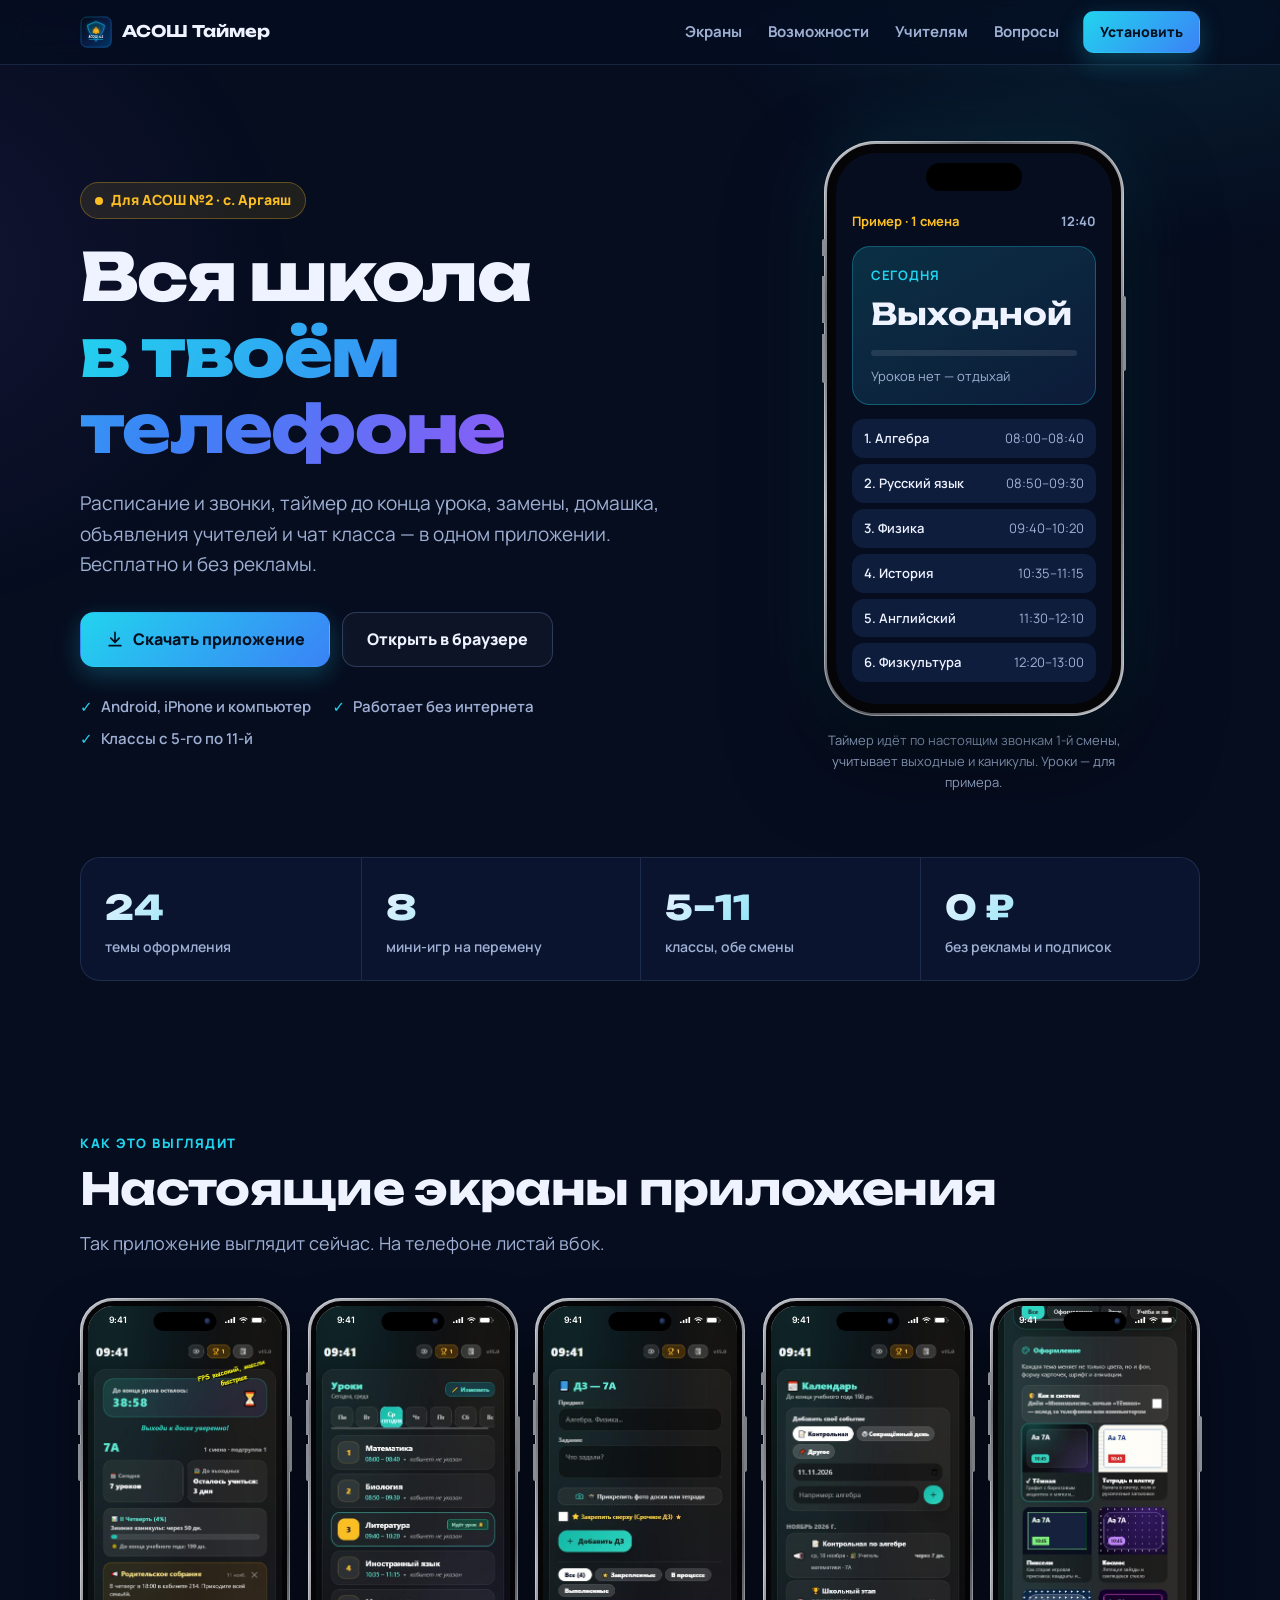
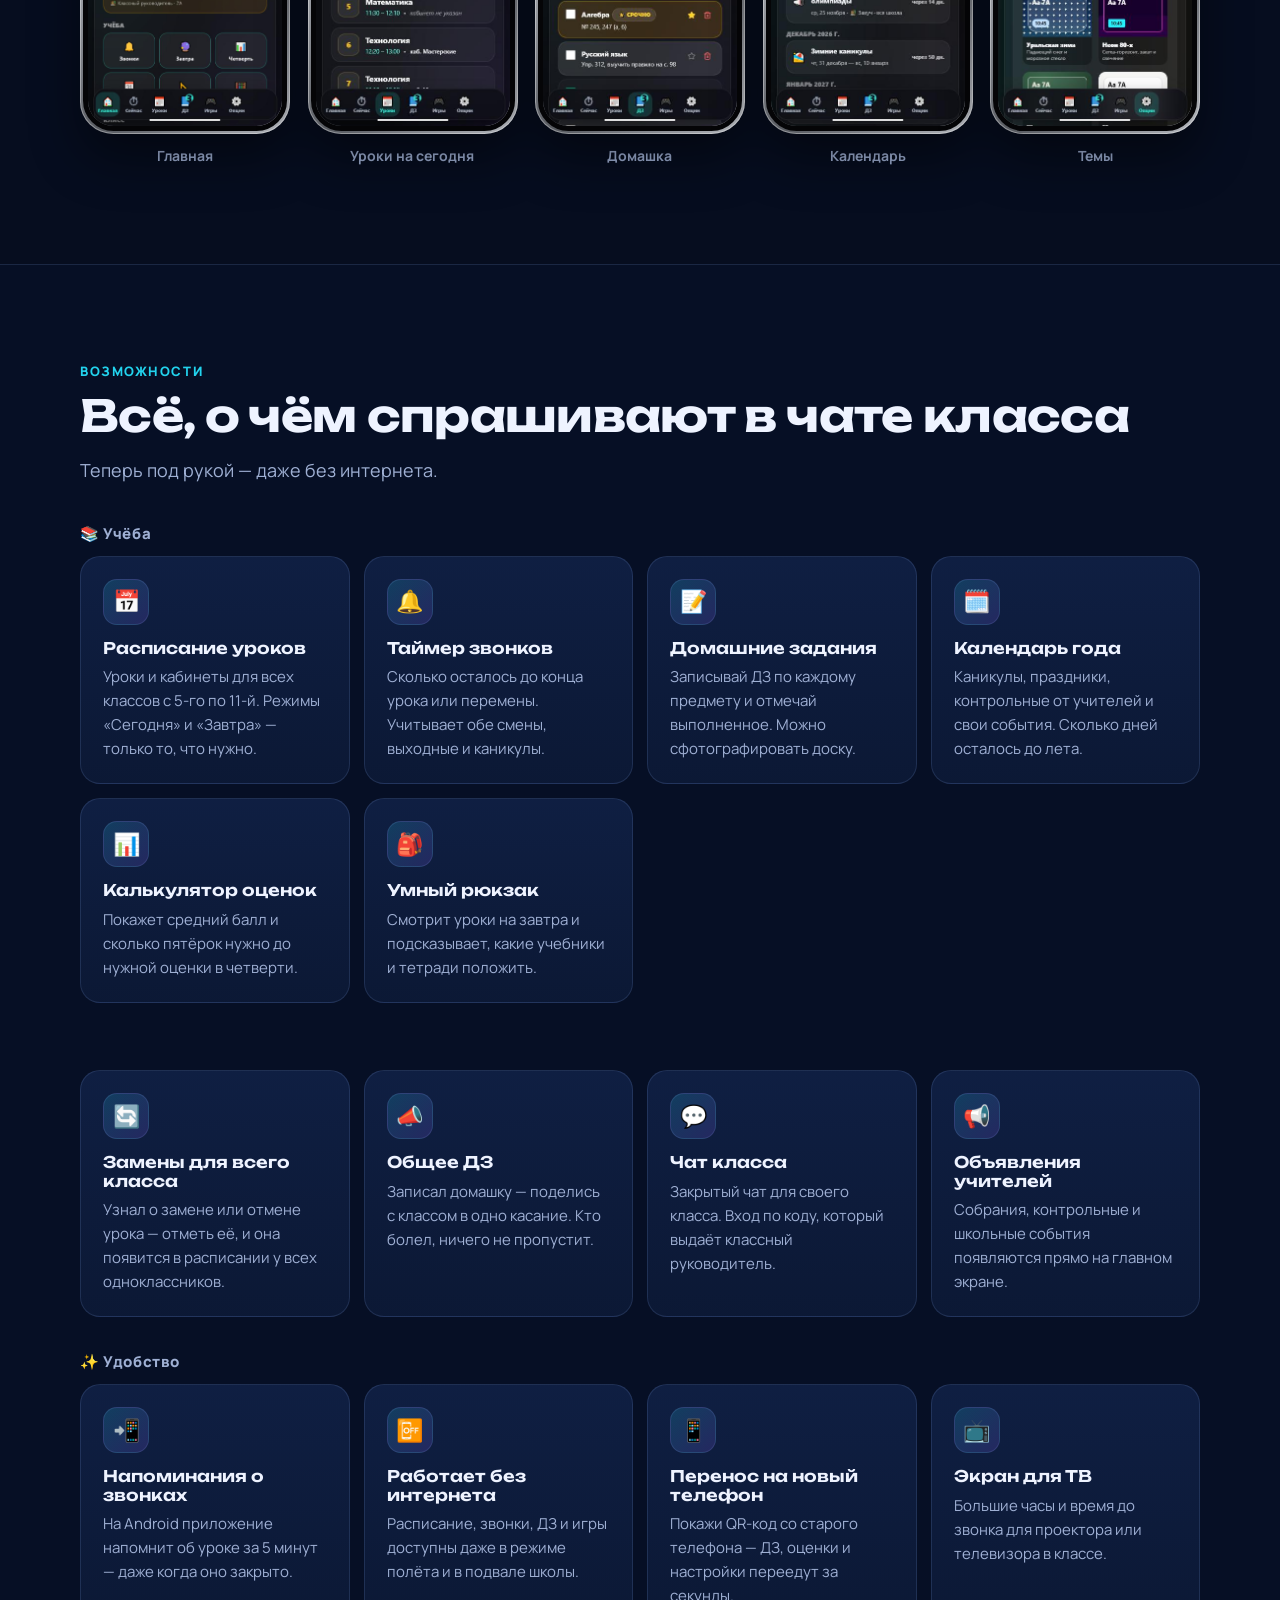
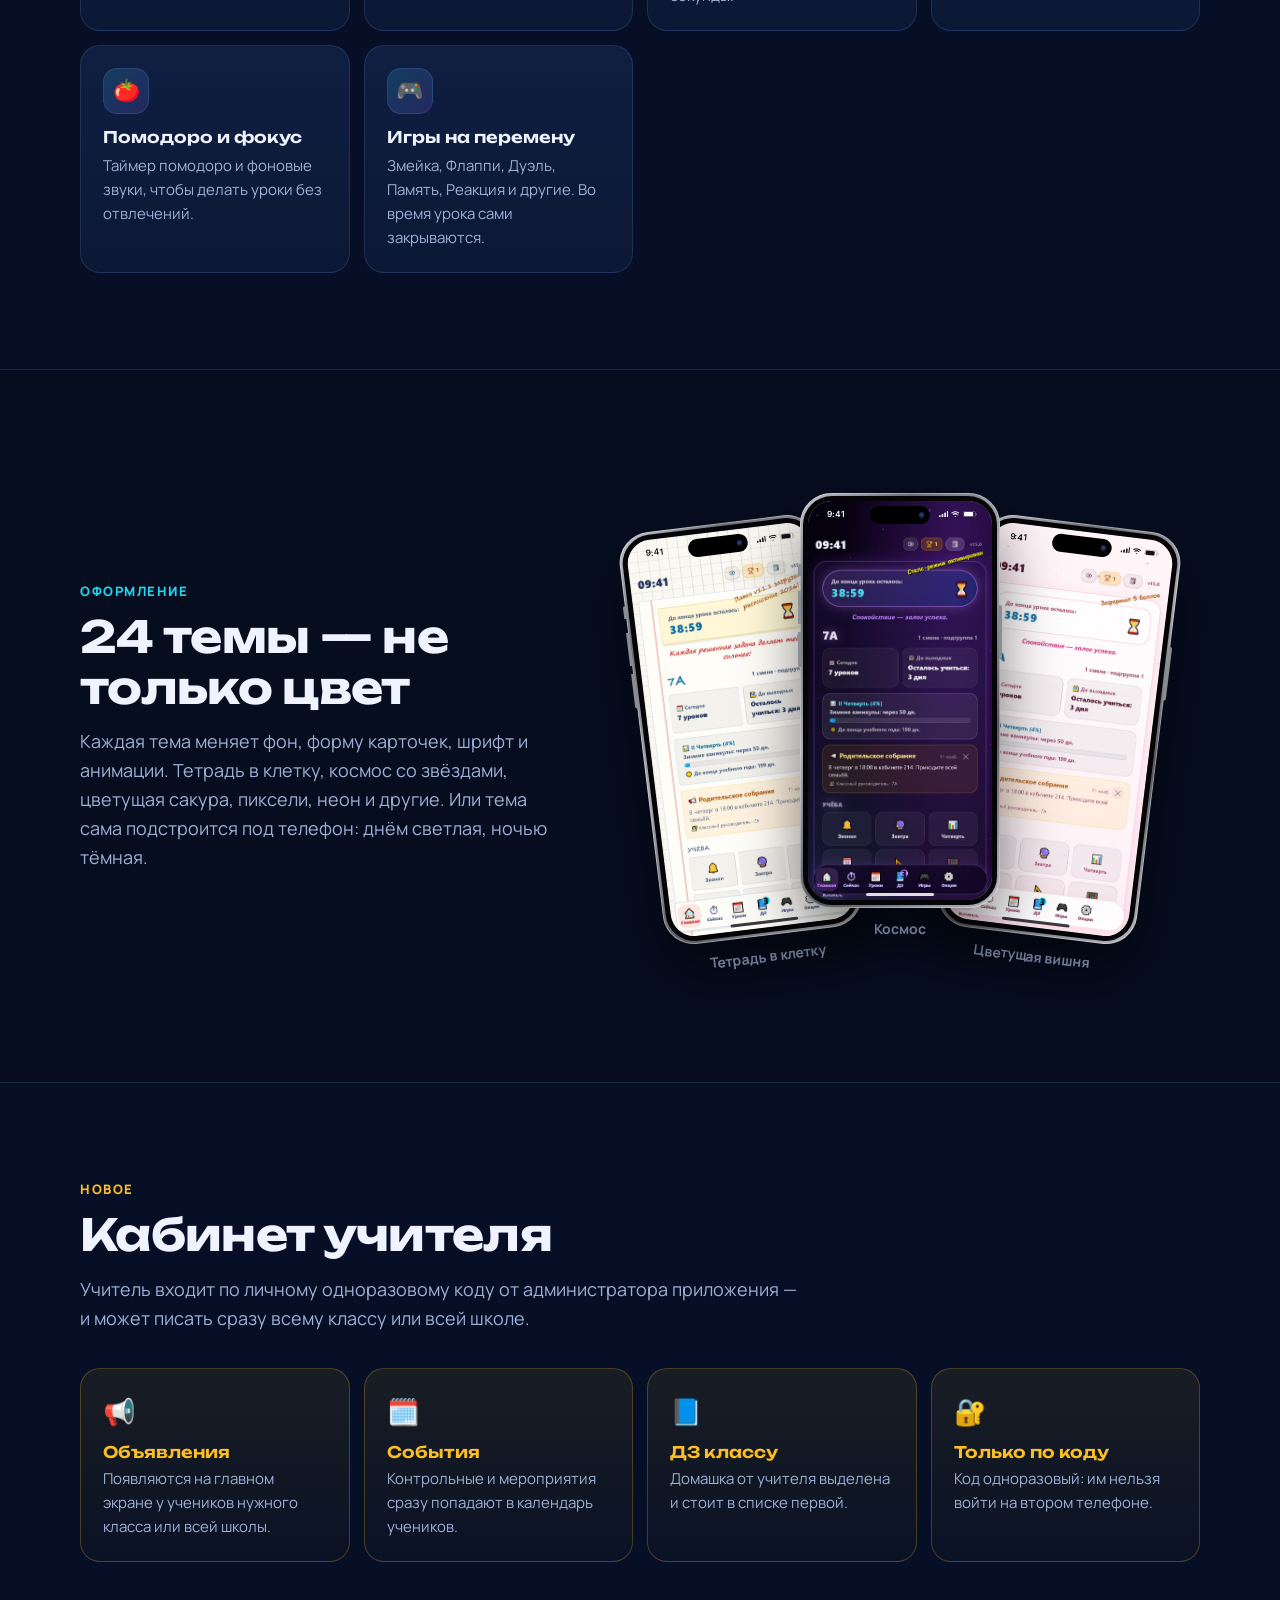
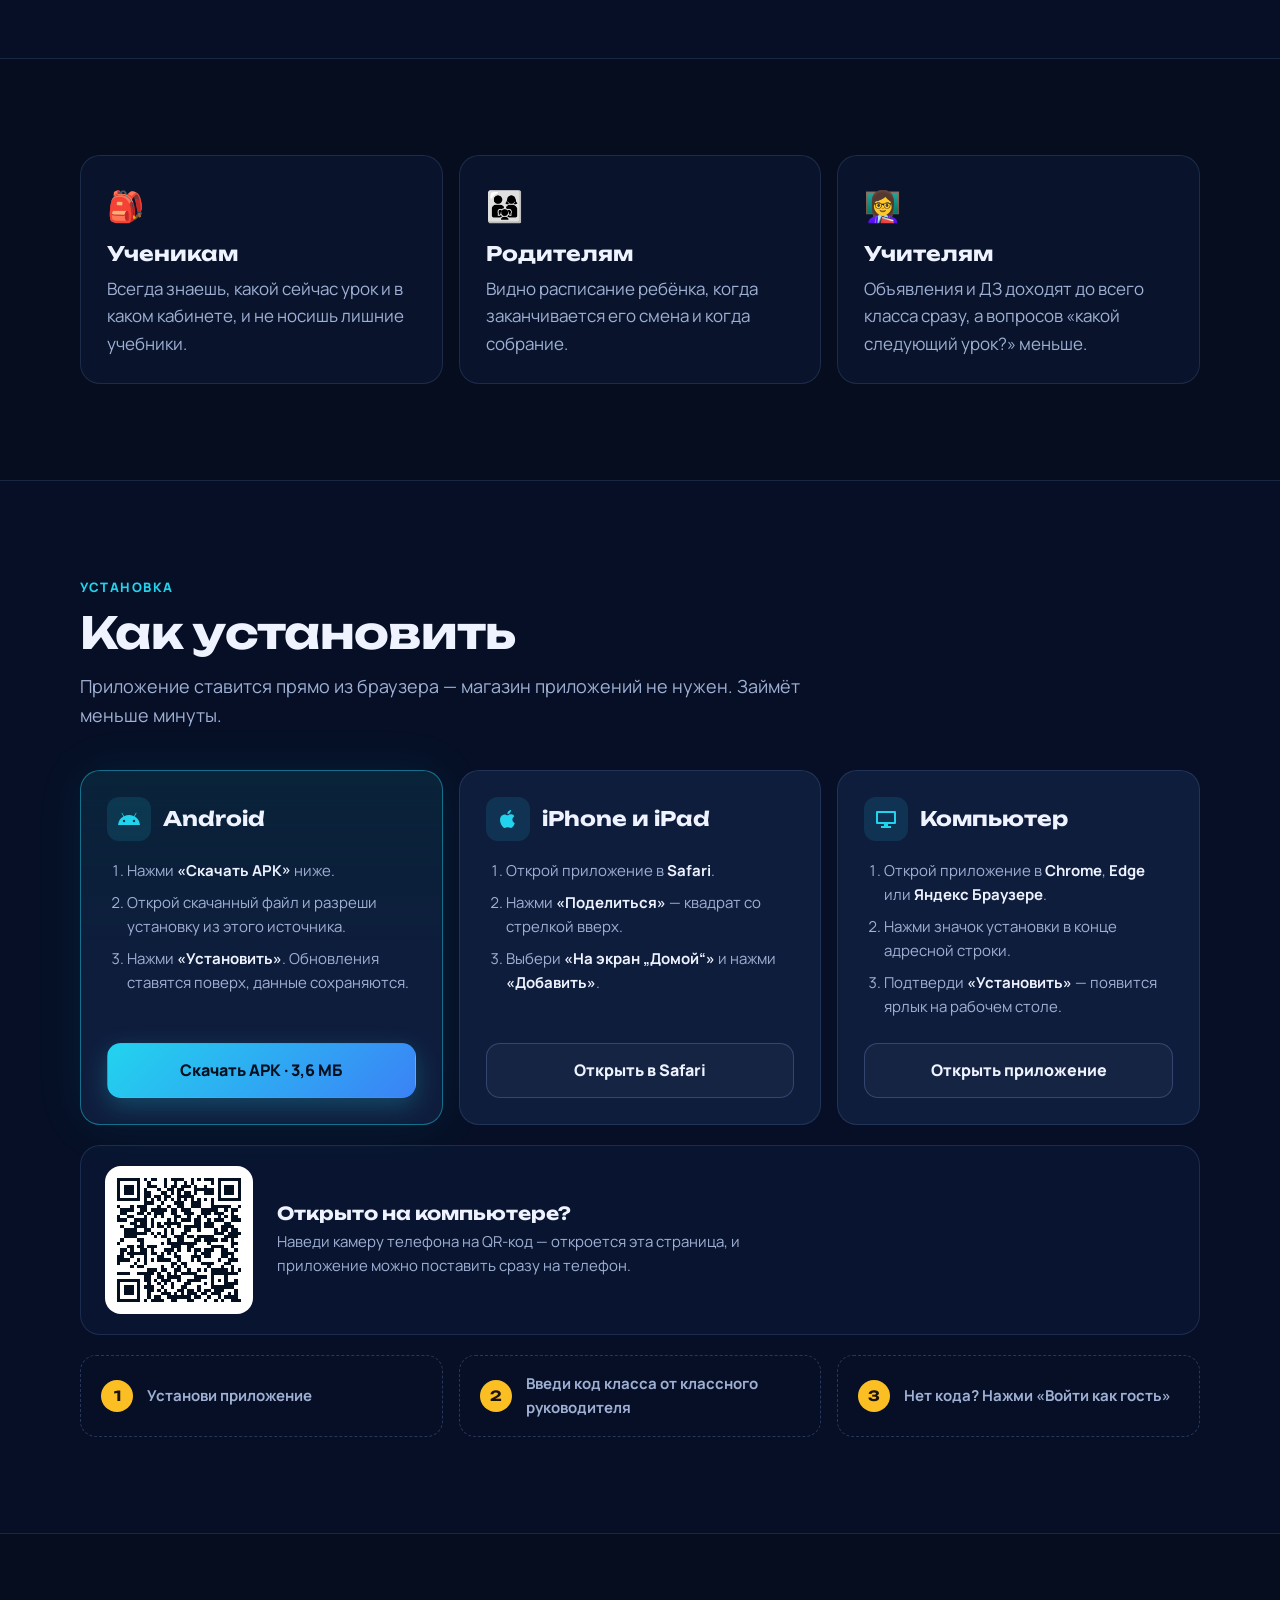
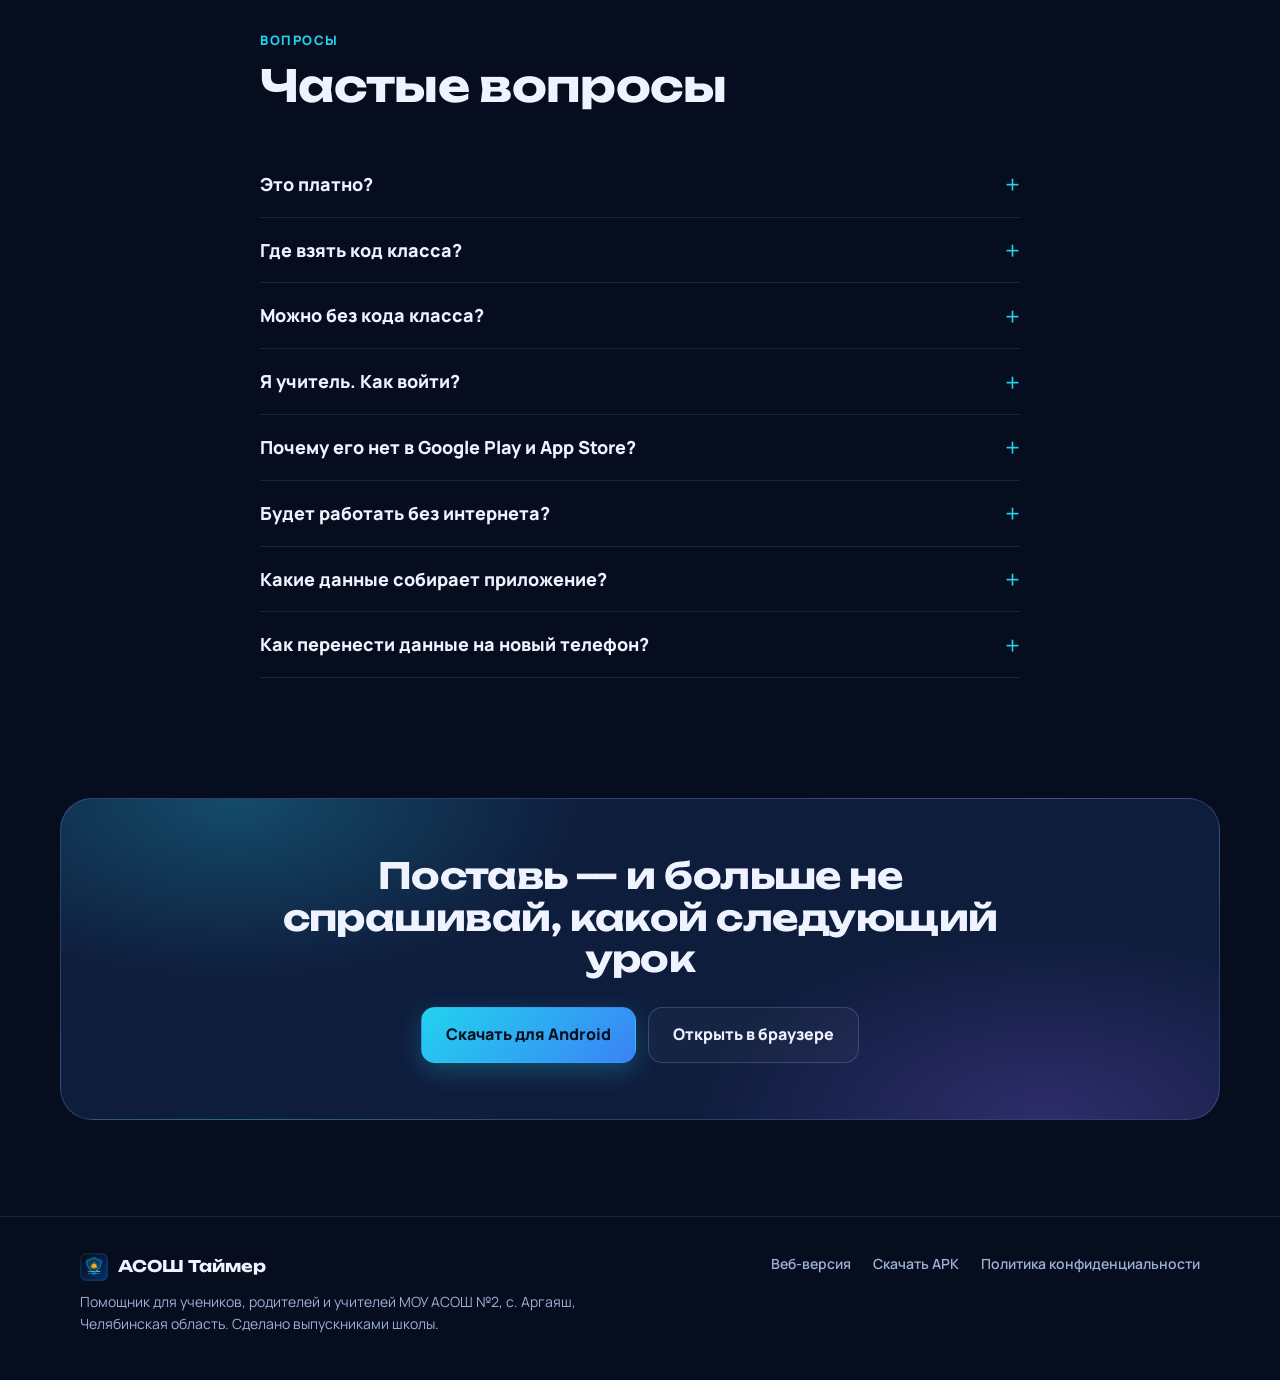
==== commit 59889af3: "iOS-style status bar: 9:41 everywhere Status bar uses SF Pro on Apple devices and Inter elsewhere. S" ====
--- a/index.html
+++ b/index.html
@@ -36,7 +36,7 @@
   <link rel="icon" type="image/svg+xml" href="icon.svg" />
   <link rel="preconnect" href="https://fonts.googleapis.com" />
   <link rel="preconnect" href="https://fonts.gstatic.com" crossorigin />
-  <link href="https://fonts.googleapis.com/css2?family=Manrope:wght@400;500;600;700;800&family=Unbounded:wght@600;700;800&display=swap" rel="stylesheet" />
+  <link href="https://fonts.googleapis.com/css2?family=Inter:wght@600&family=Manrope:wght@400;500;600;700;800&family=Unbounded:wght@600;700;800&display=swap" rel="stylesheet" />
   <link rel="stylesheet" href="style.css" />
 </head>
 <body>
--- a/style.css
+++ b/style.css
@@ -368,9 +368,11 @@
   align-items: center;
   padding: 0 7.5cqw 0 10cqw;
   color: #fff;
-  font-family: -apple-system, 'SF Pro Text', 'Segoe UI', system-ui, sans-serif;
-  font-size: 4.1cqw;
-  font-weight: 700;
+  /* Как в iOS: на Apple-устройствах настоящий SF Pro, на остальных — похожий Inter */
+  font-family: -apple-system, BlinkMacSystemFont, 'SF Pro Text', 'Inter', system-ui, sans-serif;
+  font-size: 4.3cqw;
+  font-weight: 600;
+  letter-spacing: -0.02em;
   line-height: 1;
   pointer-events: none;
 }
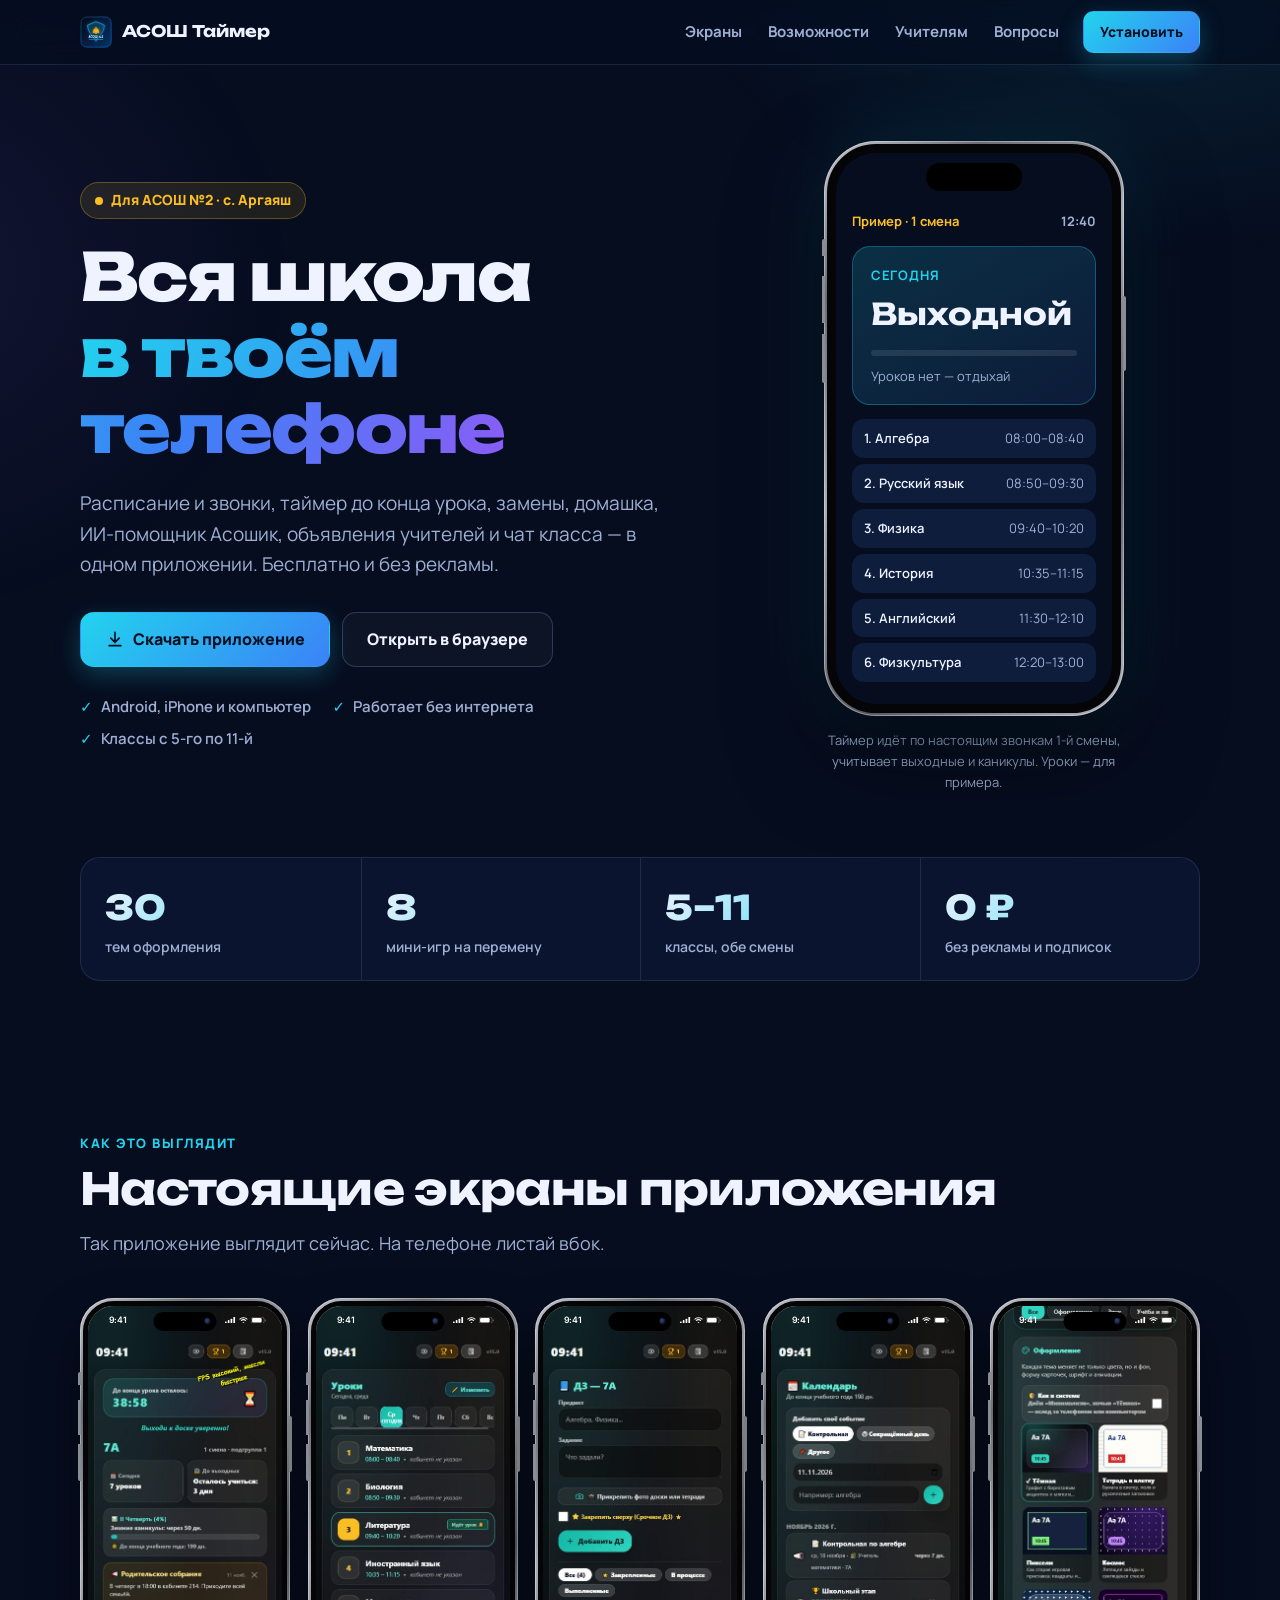
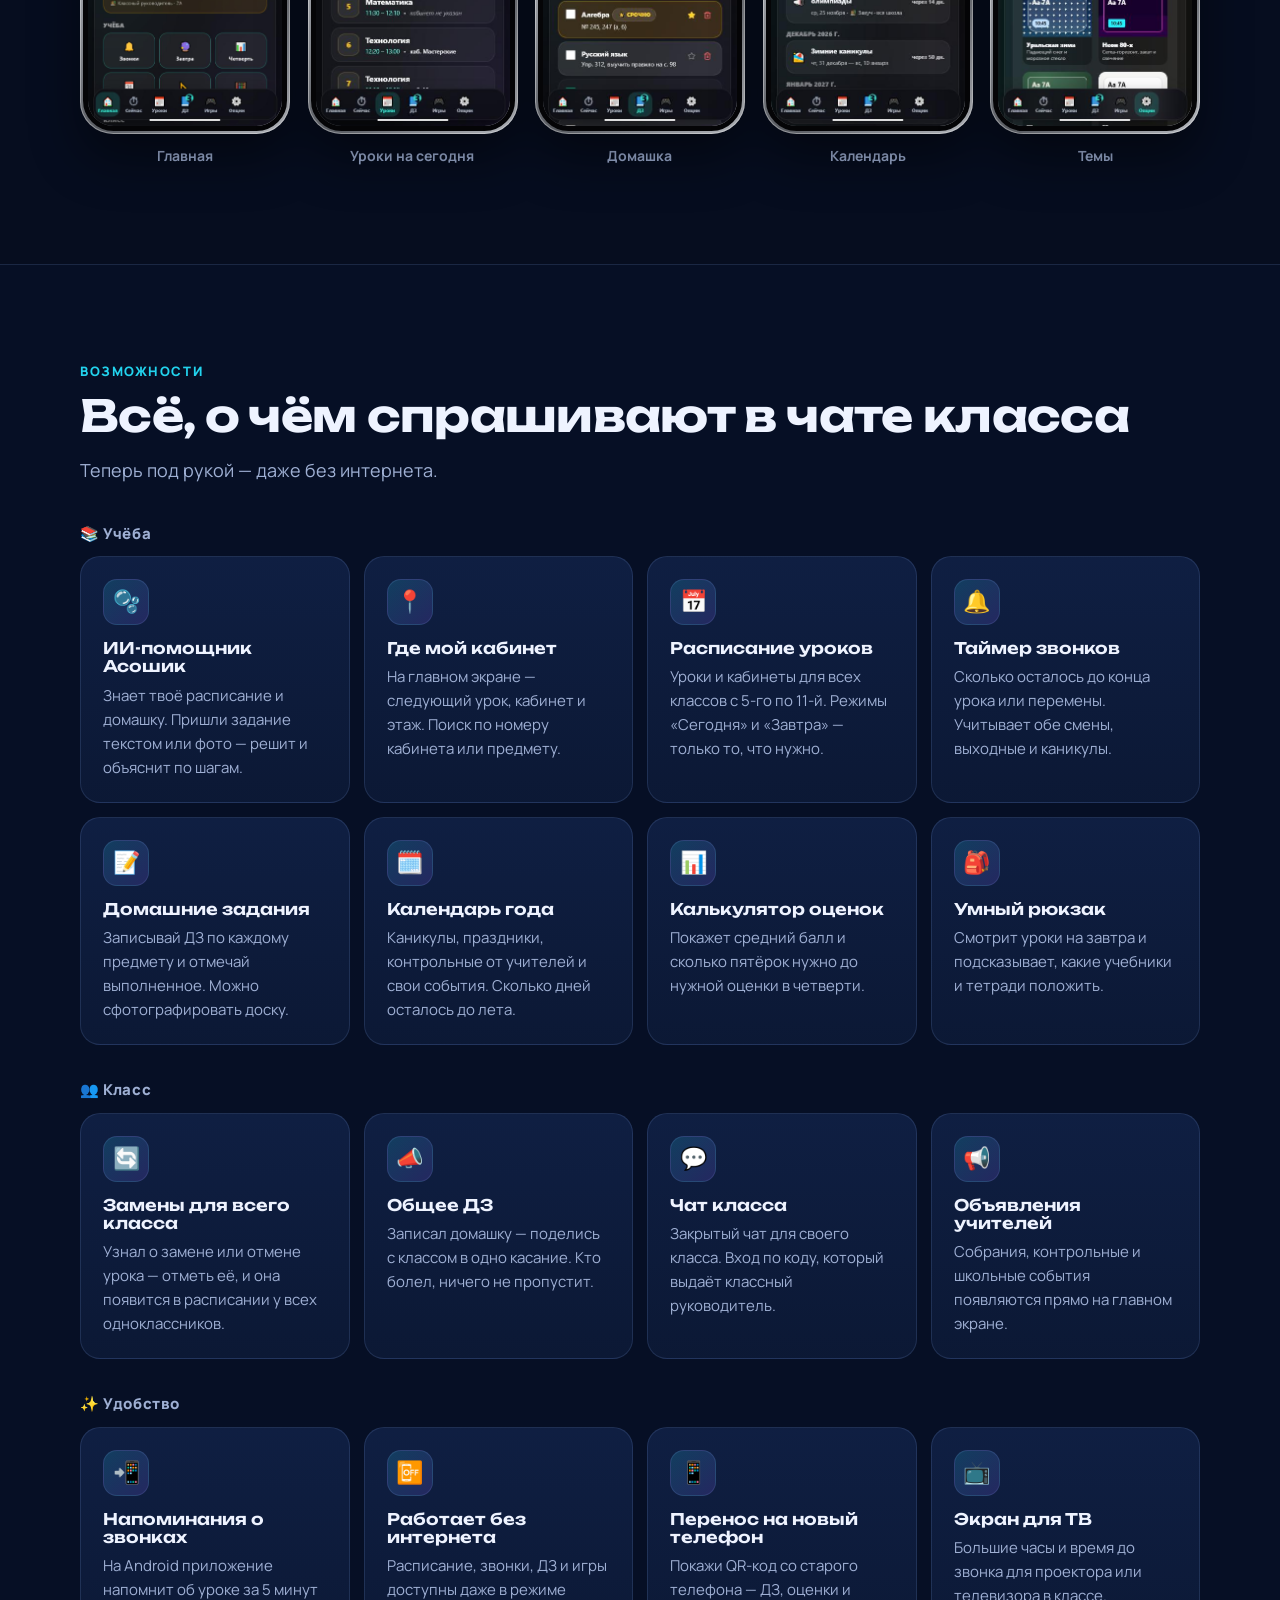
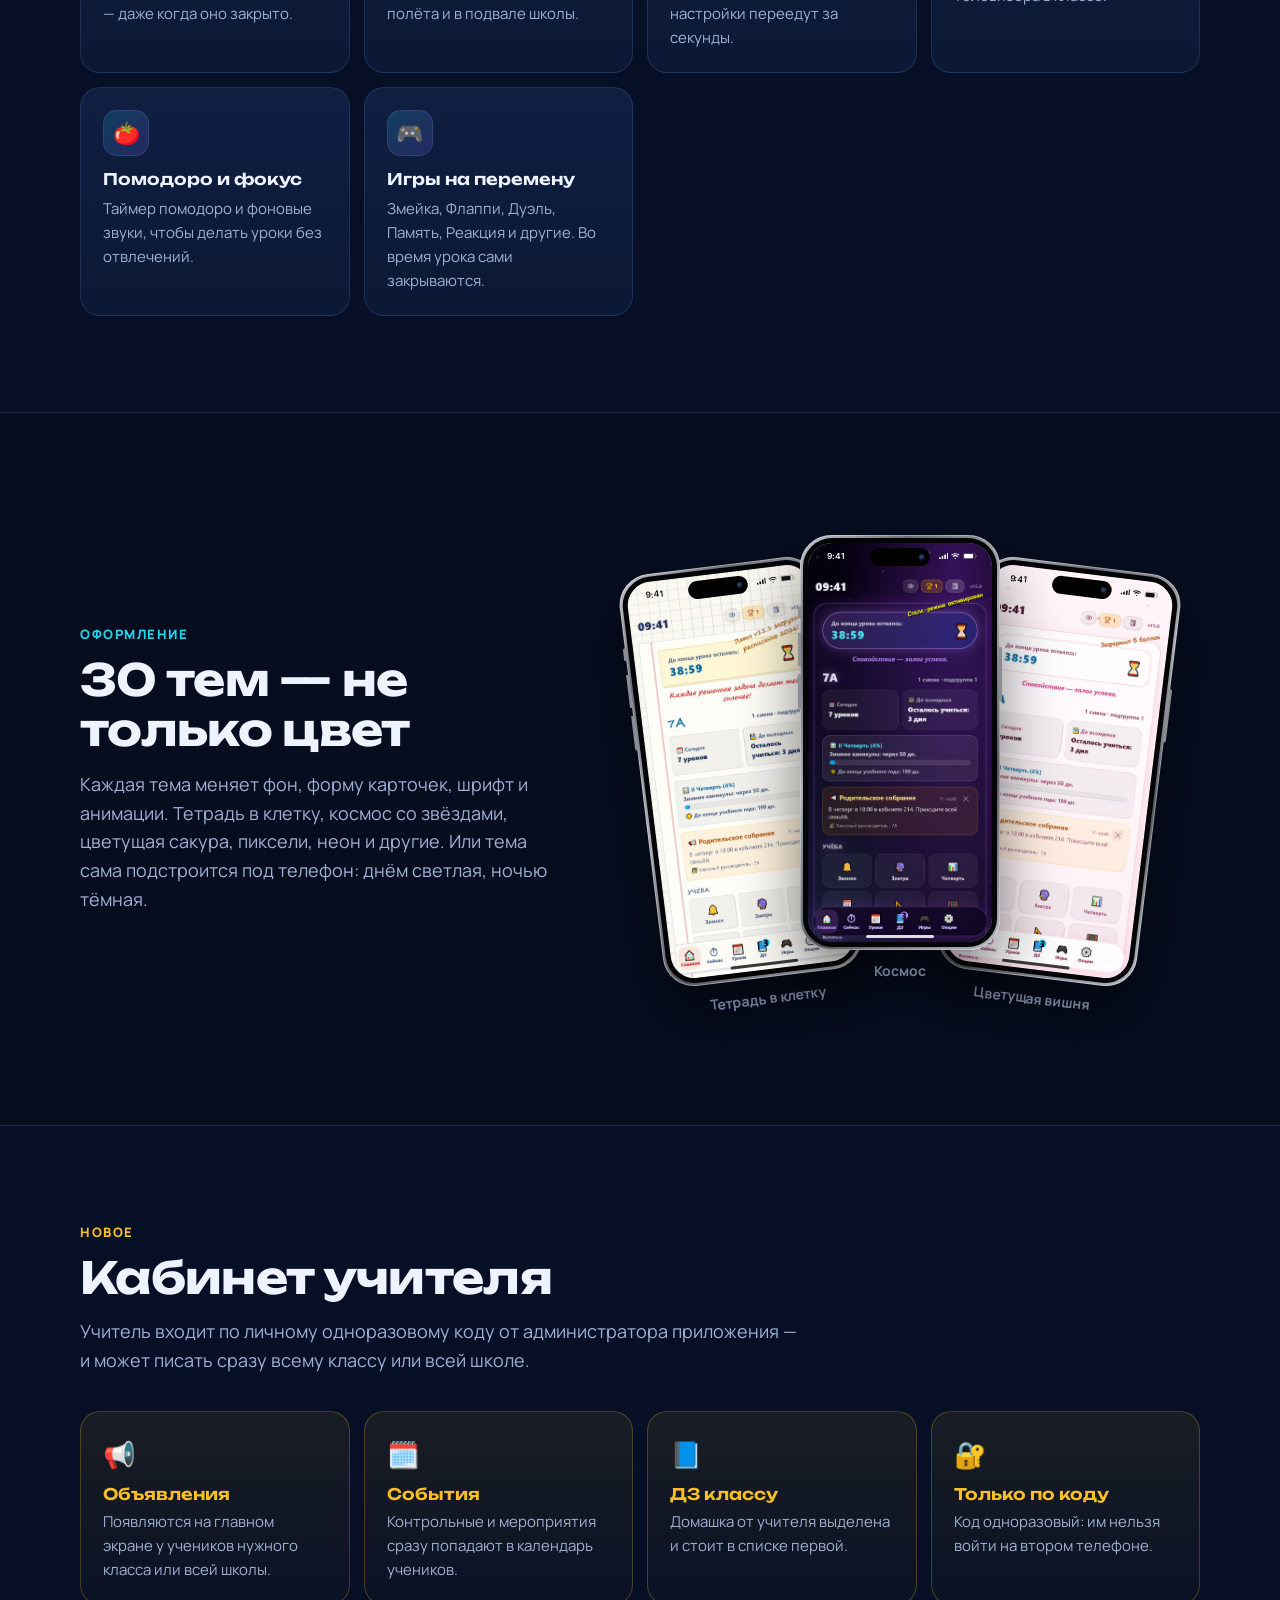
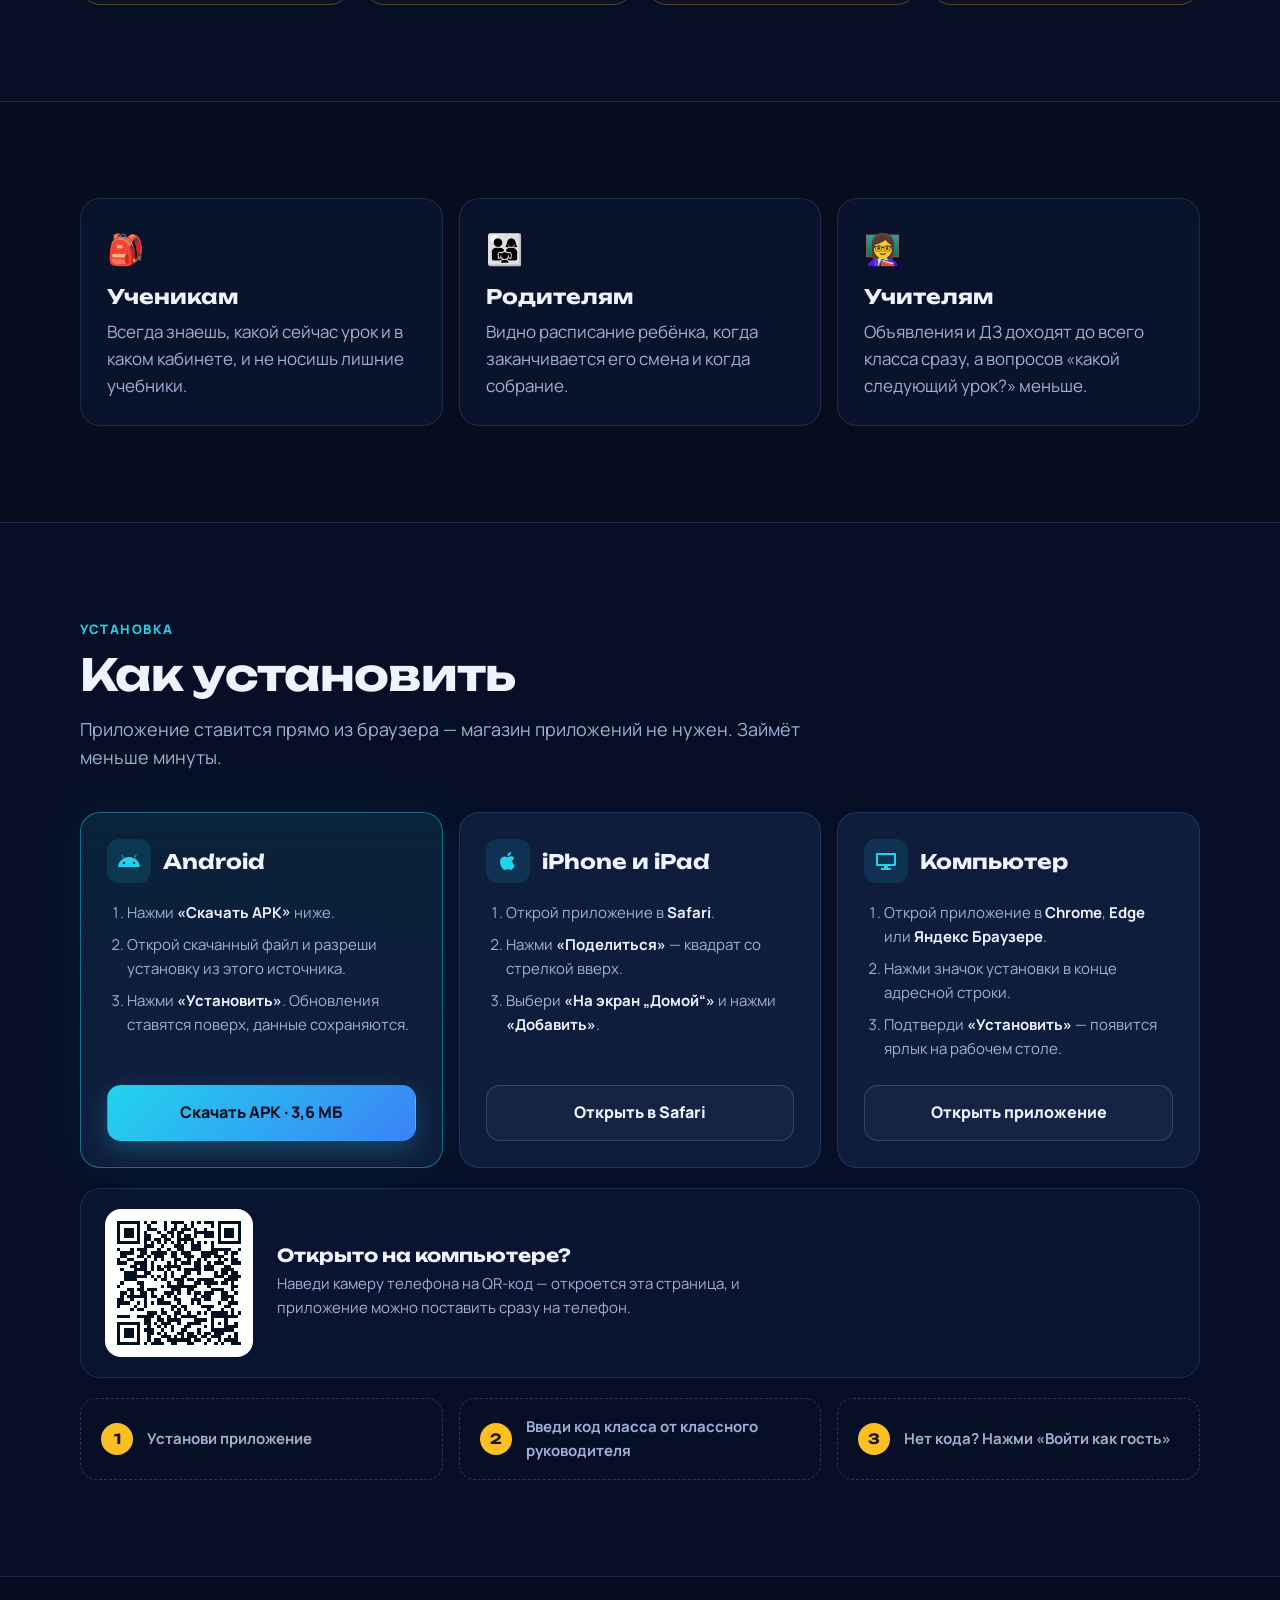
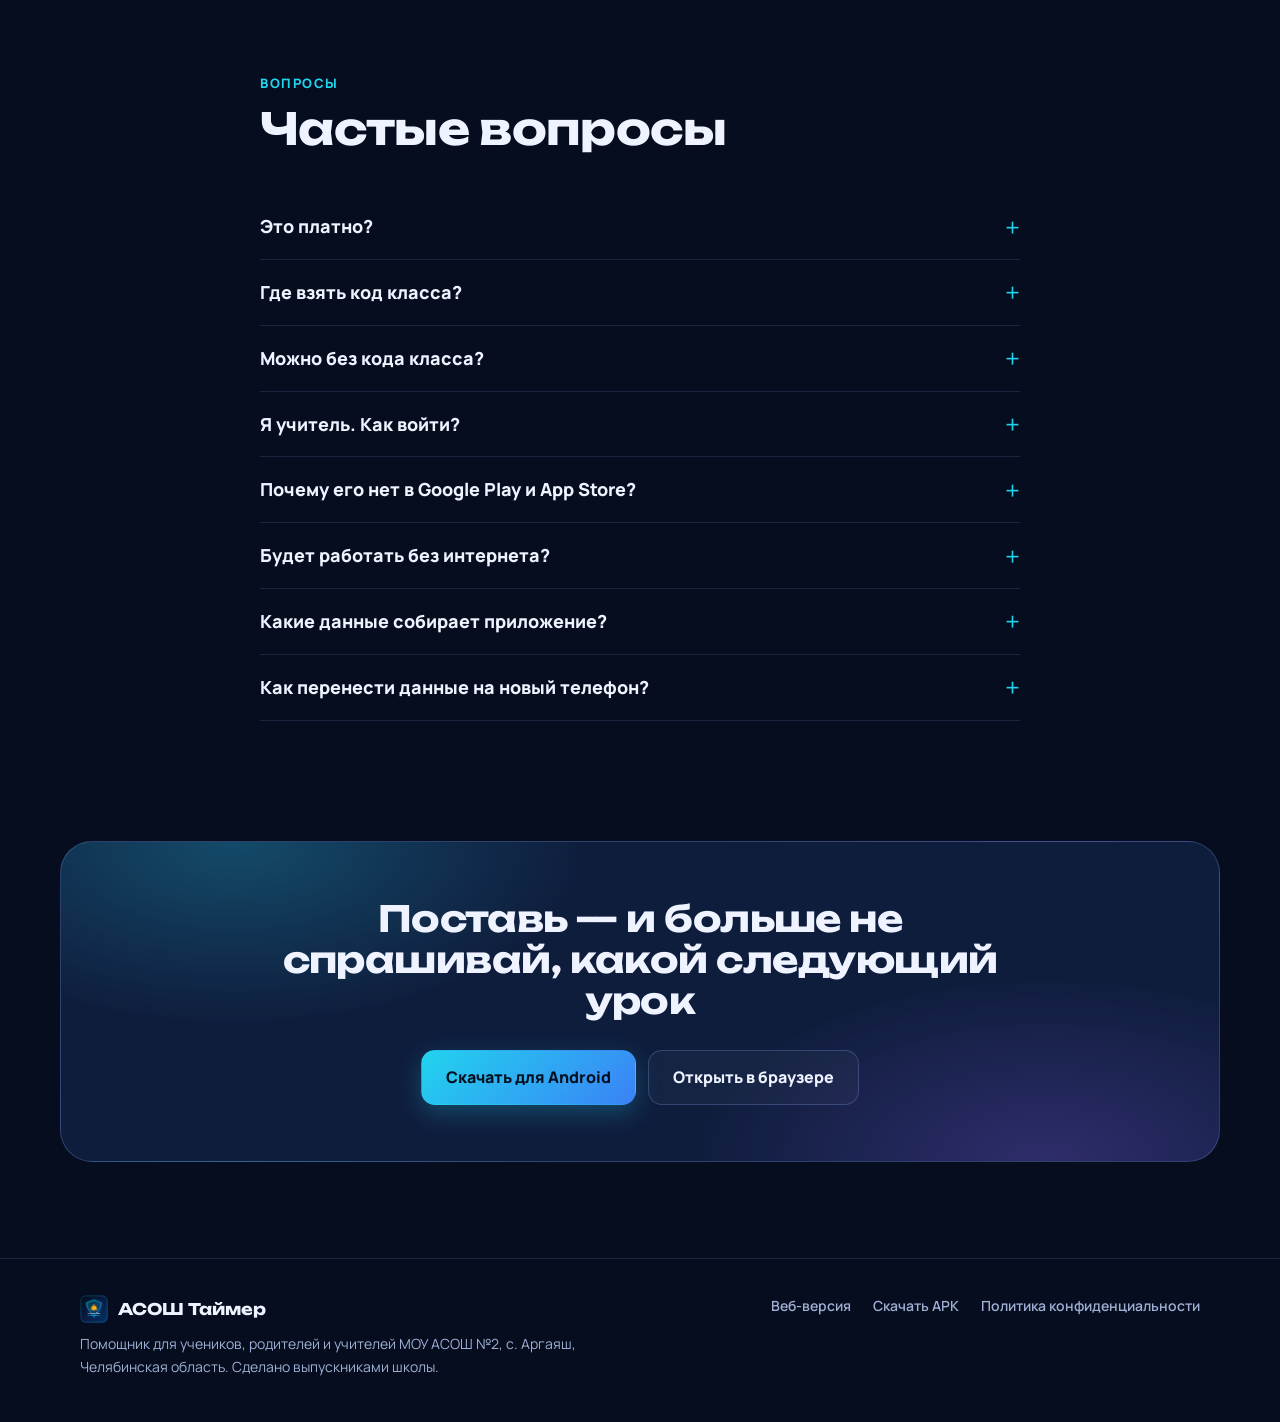
==== commit 2882bb7a: "Сайт: Асошик в описании и карточках, 30 тем, «Где мой кабинет»; политика — фото заданий уходят в Gem" ====
--- a/index.html
+++ b/index.html
@@ -21,7 +21,7 @@
     "@type": "SoftwareApplication",
     "name": "АСОШ Таймер",
     "alternateName": ["АСОШ №2 Таймер", "Умный дневник АСОШ №2"],
-    "description": "Расписание уроков и звонков, таймер до конца урока, замены, домашние задания, объявления учителей и чат класса для МОУ АСОШ №2, с. Аргаяш.",
+    "description": "Расписание уроков и звонков, таймер до конца урока, замены, домашние задания, ИИ-помощник Асошик, объявления учителей и чат класса для МОУ АСОШ №2, с. Аргаяш.",
     "url": "https://kafeevbogdan347-ui.github.io/asosh-timer-site/",
     "applicationCategory": "EducationalApplication",
     "operatingSystem": "Android, iOS, Windows, macOS",
@@ -67,7 +67,7 @@
           <h1>Вся школа <span class="accent">в&nbsp;твоём телефоне</span></h1>
           <p class="lead">
             Расписание и звонки, таймер до конца урока, замены, домашка,
-            объявления учителей и чат класса — в одном приложении.
+            ИИ-помощник Асошик, объявления учителей и чат класса — в одном приложении.
             Бесплатно и без рекламы.
           </p>
           <div class="hero-cta">
@@ -108,7 +108,7 @@
 
       <div class="wrap">
         <ul class="stats">
-          <li><b>24</b><span>темы оформления</span></li>
+          <li><b>30</b><span>тем оформления</span></li>
           <li><b>8</b><span>мини-игр на перемену</span></li>
           <li><b>5–11</b><span>классы, обе смены</span></li>
           <li><b>0 ₽</b><span>без рекламы и подписок</span></li>
@@ -146,6 +146,16 @@
         <h3 class="group-title reveal">📚 Учёба</h3>
         <div class="features reveal">
           <article class="feature">
+            <div class="feature-icon">🫧</div>
+            <h3>ИИ-помощник Асошик</h3>
+            <p>Знает твоё расписание и домашку. Пришли задание текстом или фото — решит и объяснит по шагам.</p>
+          </article>
+          <article class="feature">
+            <div class="feature-icon">📍</div>
+            <h3>Где мой кабинет</h3>
+            <p>На главном экране — следующий урок, кабинет и этаж. Поиск по номеру кабинета или предмету.</p>
+          </article>
+          <article class="feature">
             <div class="feature-icon">📅</div>
             <h3>Расписание уроков</h3>
             <p>Уроки и кабинеты для всех классов с 5-го по 11-й. Режимы «Сегодня» и «Завтра» — только то, что нужно.</p>
@@ -242,7 +252,7 @@
       <div class="wrap themes-inner">
         <div class="themes-text reveal">
           <p class="kicker">Оформление</p>
-          <h2>24 темы — не только цвет</h2>
+          <h2>30 тем — не только цвет</h2>
           <p class="section-lead">Каждая тема меняет фон, форму карточек, шрифт и анимации. Тетрадь в клетку, космос со звёздами, цветущая сакура, пиксели, неон и другие. Или тема сама подстроится под телефон: днём светлая, ночью тёмная.</p>
         </div>
         <div class="theme-phones reveal" aria-label="Примеры тем">
@@ -394,11 +404,11 @@
         </details>
         <details>
           <summary>Будет работать без интернета?</summary>
-          <p>Да. Расписание, таймер звонков, ДЗ, календарь и игры работают без сети. Чат, замены и объявления показывают последнее сохранённое и обновятся, когда появится интернет.</p>
+          <p>Да. Расписание, таймер звонков, ДЗ, календарь и игры работают без сети. Чат, замены и объявления показывают последнее сохранённое и обновятся, когда появится интернет. Асошику интернет нужен.</p>
         </details>
         <details>
           <summary>Какие данные собирает приложение?</summary>
-          <p>Оценки, имя и ДЗ хранятся только на твоём телефоне. В интернет уходят лишь сообщения чата, то, чем ты делишься с классом, и анонимная статистика устройств — без имён. Рекламы и слежки нет. Подробнее — в <a href="privacy.html">политике конфиденциальности</a>.</p>
+          <p>Оценки, имя и ДЗ хранятся только на твоём телефоне. В интернет уходят сообщения чата, то, чем ты делишься с классом, вопросы и фото заданий Асошику (в Google Gemini, без имени) и анонимная статистика устройств. Рекламы и слежки нет. Подробнее — в <a href="privacy.html">политике конфиденциальности</a>.</p>
         </details>
         <details>
           <summary>Как перенести данные на новый телефон?</summary>
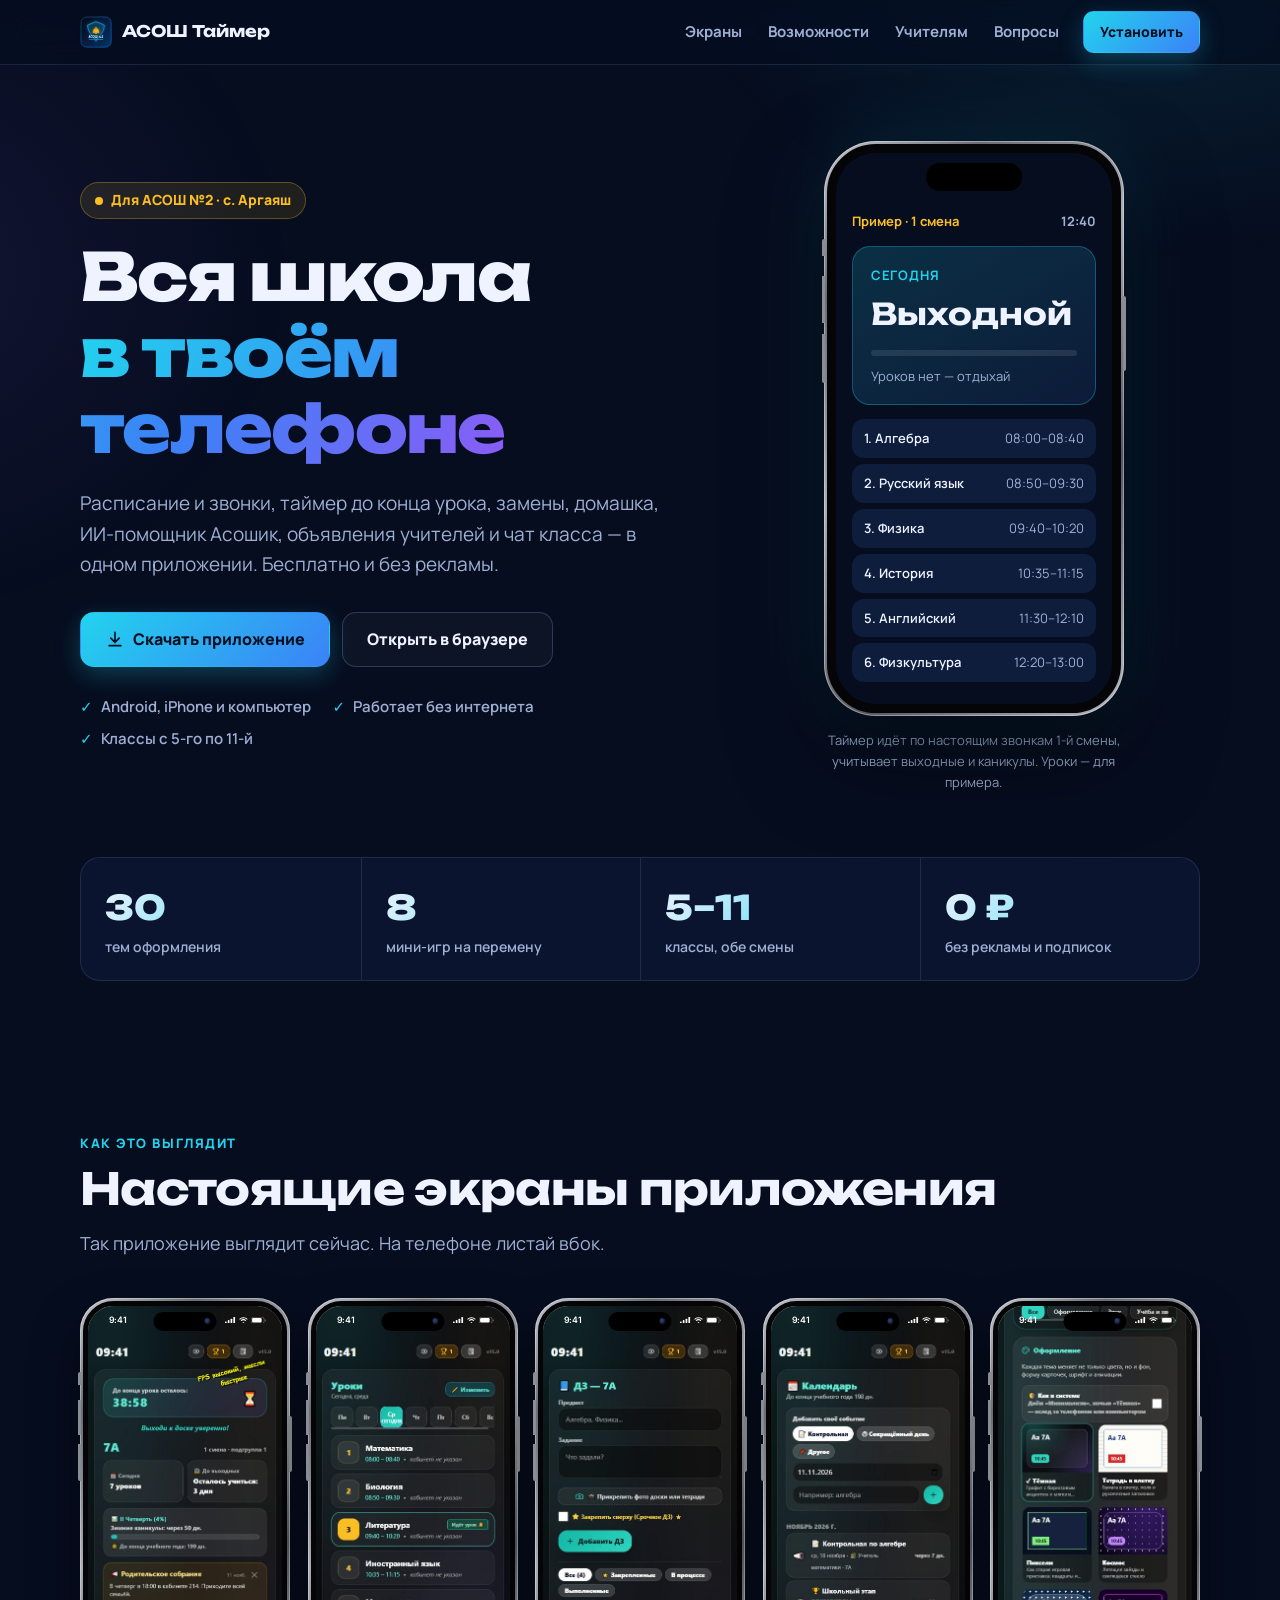
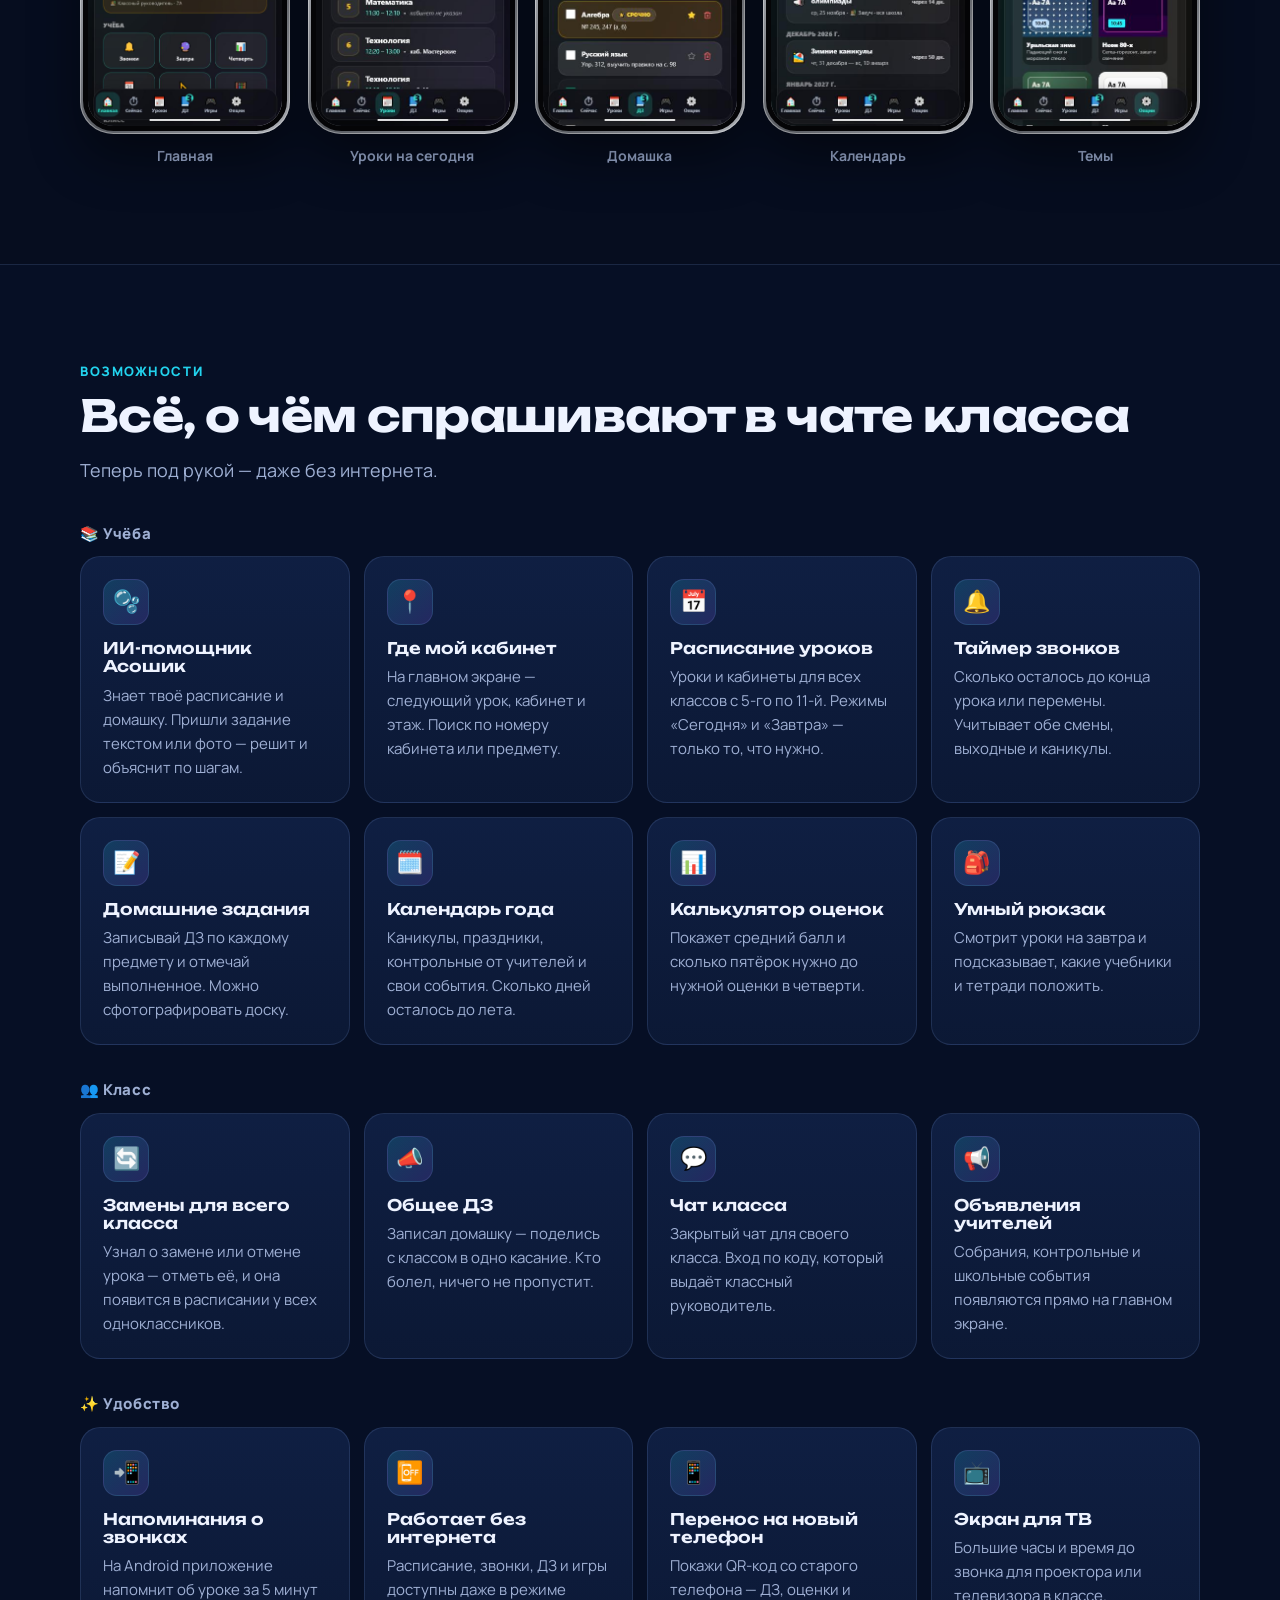
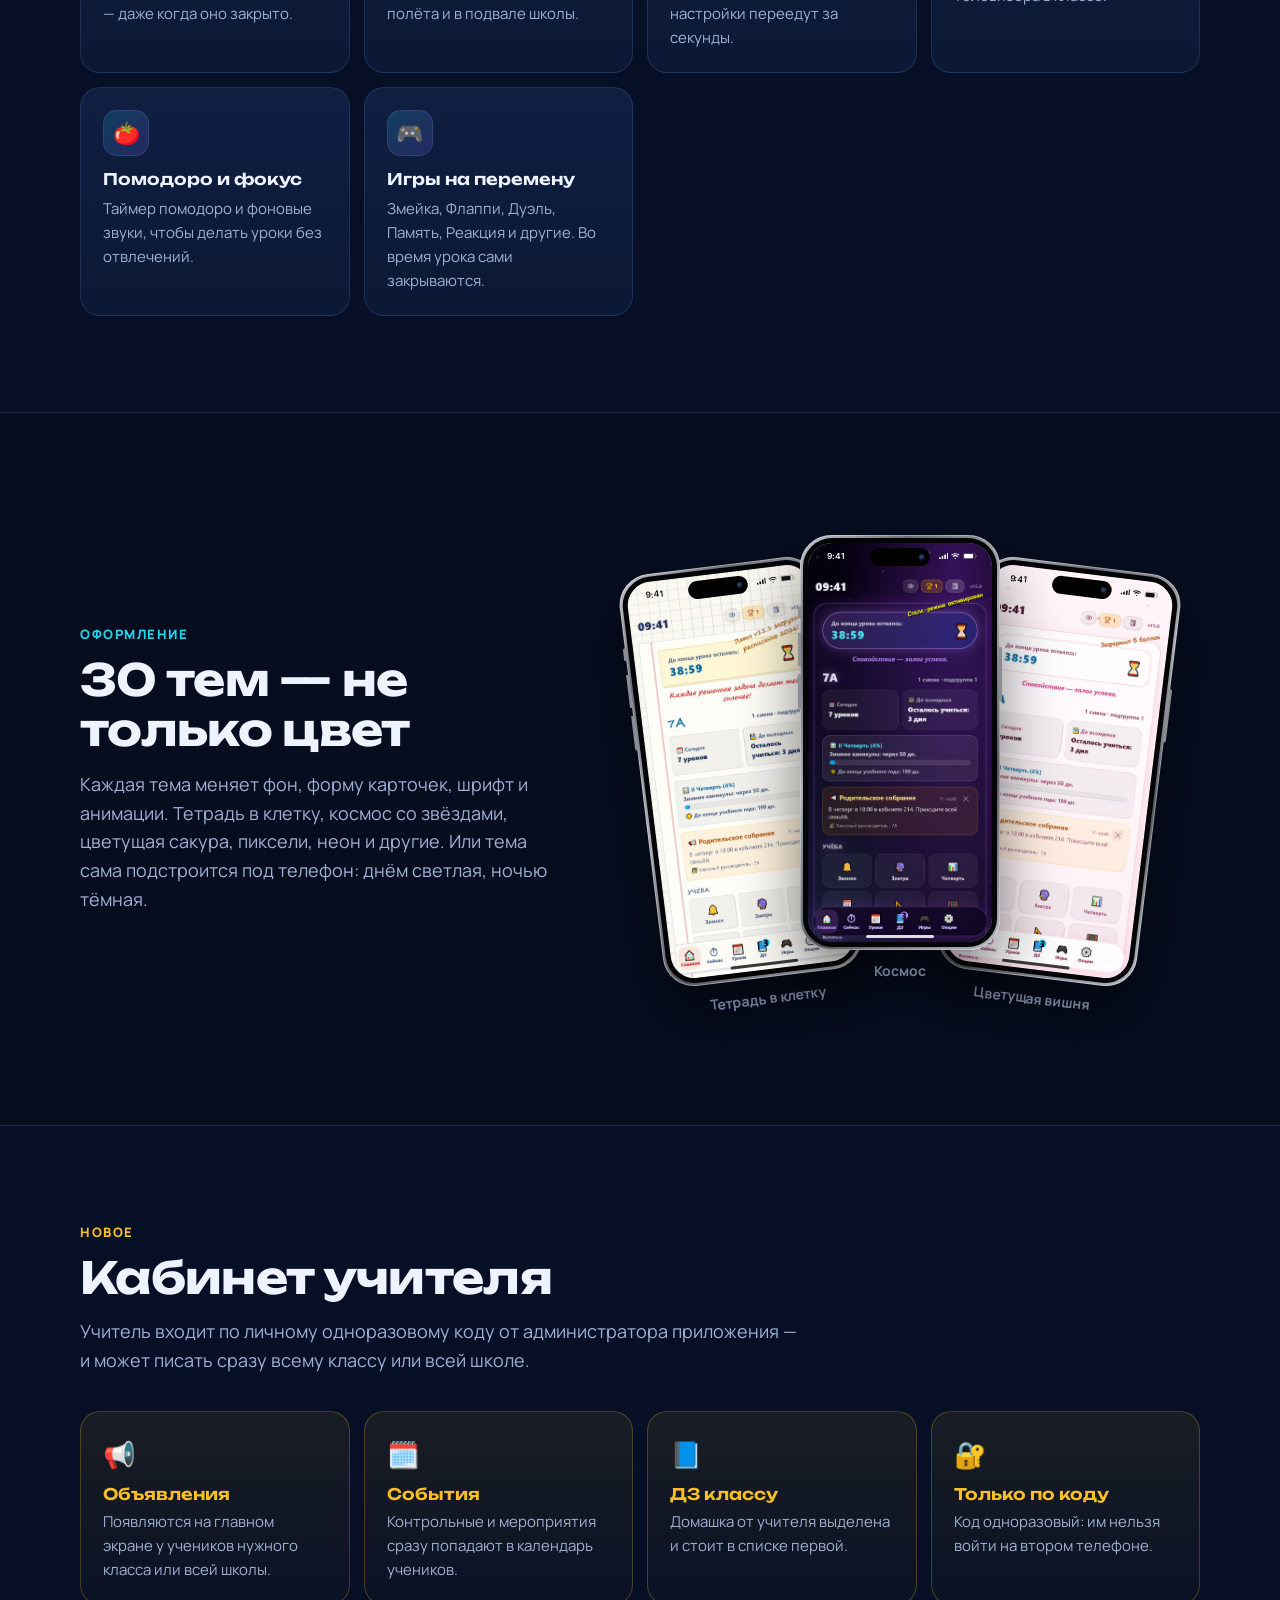
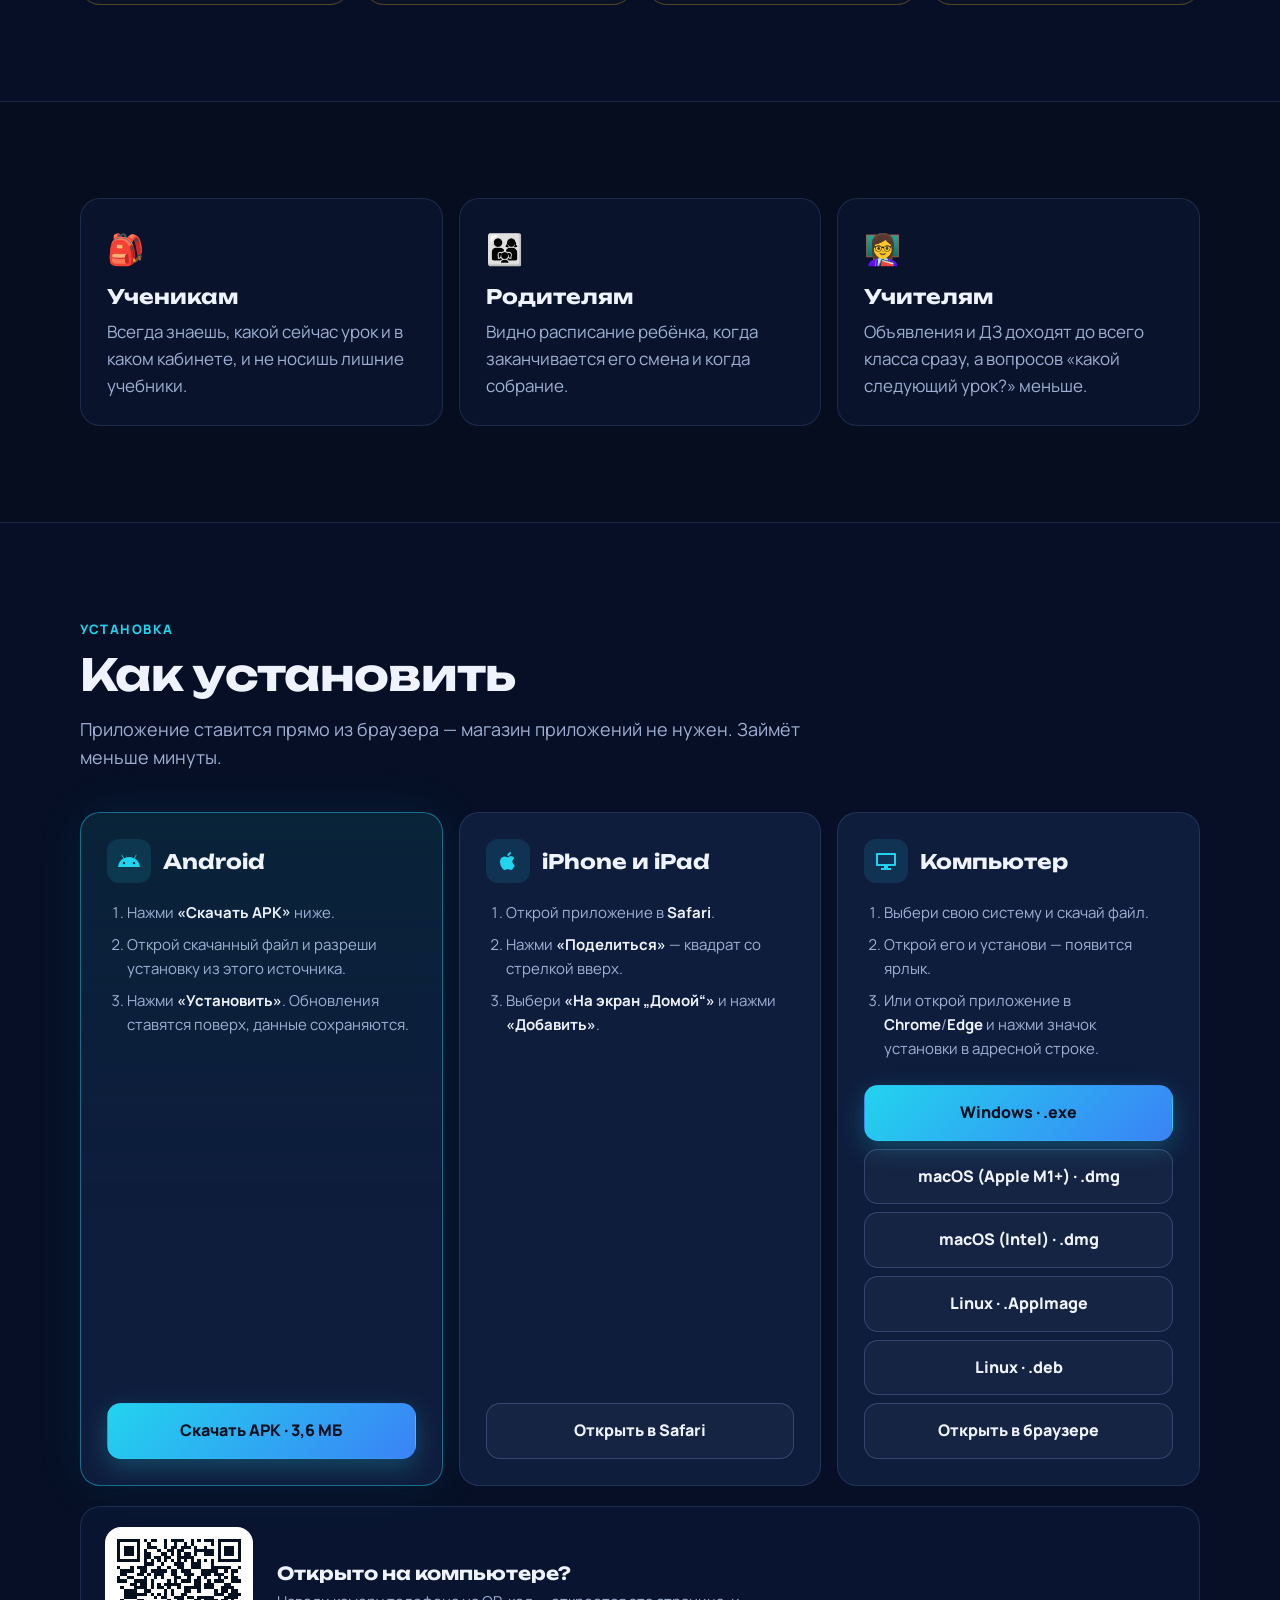
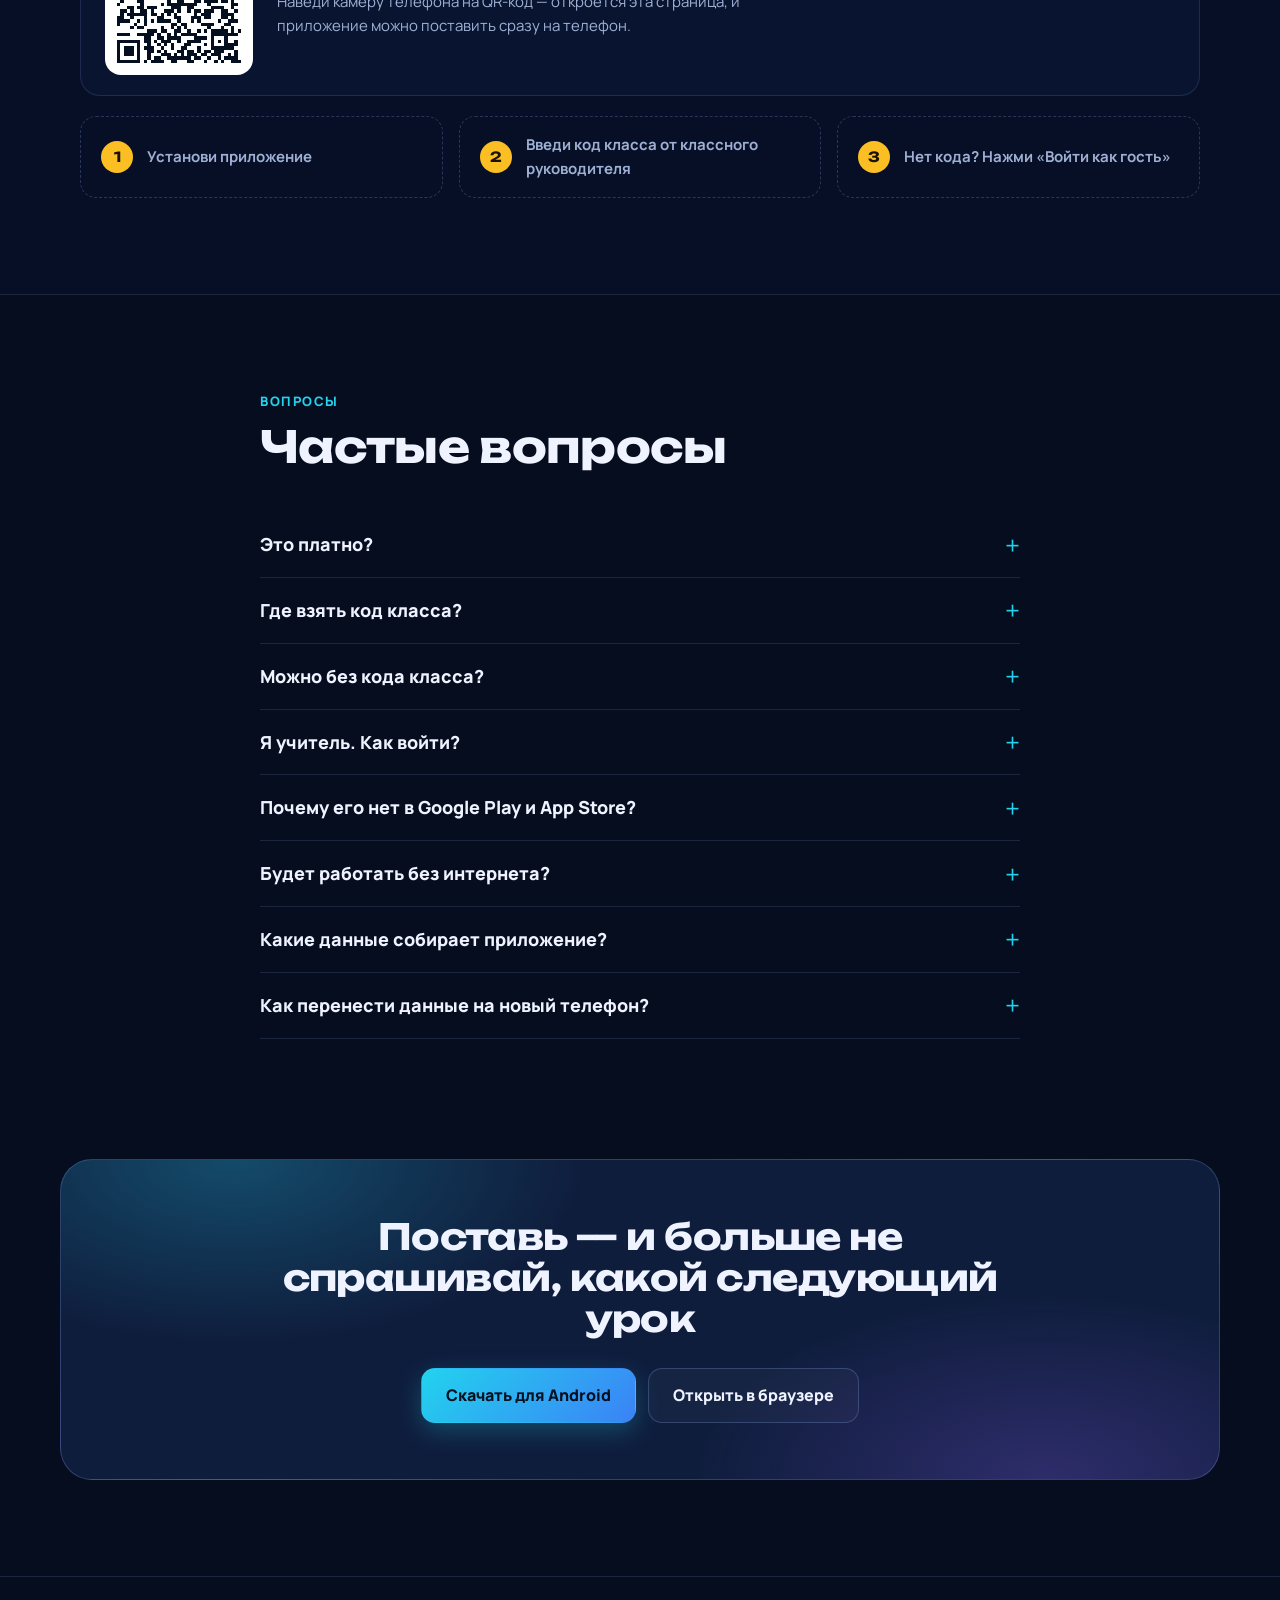
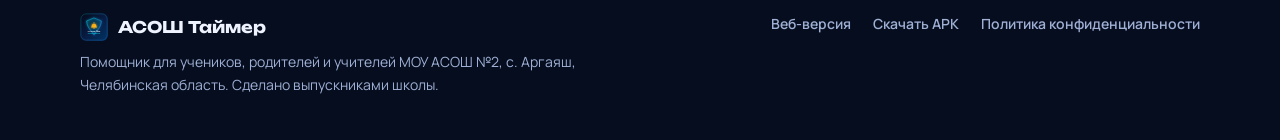
==== commit 4305cb62: "Кнопки скачивания для Windows, macOS и Linux Co-Authored-By: Claude Sonnet 5.5 <noreply@anthropic.co" ====
--- a/index.html
+++ b/index.html
@@ -349,11 +349,18 @@
               <h3>Компьютер</h3>
             </div>
             <ol>
-              <li>Открой приложение в <b>Chrome</b>, <b>Edge</b> или <b>Яндекс Браузере</b>.</li>
-              <li>Нажми значок установки в конце адресной строки.</li>
-              <li>Подтверди <b>«Установить»</b> — появится ярлык на рабочем столе.</li>
+              <li>Выбери свою систему и скачай файл.</li>
+              <li>Открой его и установи — появится ярлык.</li>
+              <li>Или открой приложение в <b>Chrome</b>/<b>Edge</b> и нажми значок установки в адресной строке.</li>
             </ol>
-            <a class="btn btn-block btn-ghost" data-link="app" data-soon="Ссылка скоро" href="#">Открыть приложение</a>
+            <div class="desktop-dl">
+              <a class="btn btn-block" data-link="win" data-soon="Windows — скоро" href="#">Windows · .exe</a>
+              <a class="btn btn-block btn-ghost" data-link="mac" data-soon="macOS — скоро" href="#">macOS (Apple M1+) · .dmg</a>
+              <a class="btn btn-block btn-ghost" data-link="macIntel" data-soon="macOS Intel — скоро" href="#">macOS (Intel) · .dmg</a>
+              <a class="btn btn-block btn-ghost" data-link="linux" data-soon="Linux — скоро" href="#">Linux · .AppImage</a>
+              <a class="btn btn-block btn-ghost" data-link="linuxDeb" data-soon="Linux deb — скоро" href="#">Linux · .deb</a>
+              <a class="btn btn-block btn-ghost" data-link="app" data-soon="Ссылка скоро" href="#">Открыть в браузере</a>
+            </div>
           </article>
         </div>
 
@@ -452,6 +459,12 @@
     window.LINKS = {
       app: 'https://kafeevbogdan347-ui.github.io/asosh-timer/',
       apk: 'https://github.com/kafeevbogdan347-ui/asosh-timer/releases/download/apk-latest/asosh-timer.apk',
+      // Компьютер: файлы собирает репозиторий приложения (.github/workflows/desktop.yml)
+      win: 'https://github.com/kafeevbogdan347-ui/asosh-timer/releases/download/desktop-latest/asosh-timer-win-x64.exe',
+      mac: 'https://github.com/kafeevbogdan347-ui/asosh-timer/releases/download/desktop-latest/asosh-timer-mac-arm64.dmg',
+      macIntel: 'https://github.com/kafeevbogdan347-ui/asosh-timer/releases/download/desktop-latest/asosh-timer-mac-x64.dmg',
+      linux: 'https://github.com/kafeevbogdan347-ui/asosh-timer/releases/download/desktop-latest/asosh-timer-linux-x86_64.AppImage',
+      linuxDeb: 'https://github.com/kafeevbogdan347-ui/asosh-timer/releases/download/desktop-latest/asosh-timer-linux-amd64.deb',
     };
   </script>
   <script src="main.js"></script>
--- a/style.css
+++ b/style.css
@@ -642,3 +642,6 @@
   * { transition: none !important; animation: none !important; }
   .js .reveal { opacity: 1; transform: none; }
 }
+
+/* Кнопки скачивания для компьютера */
+.desktop-dl { display: grid; gap: 8px; }
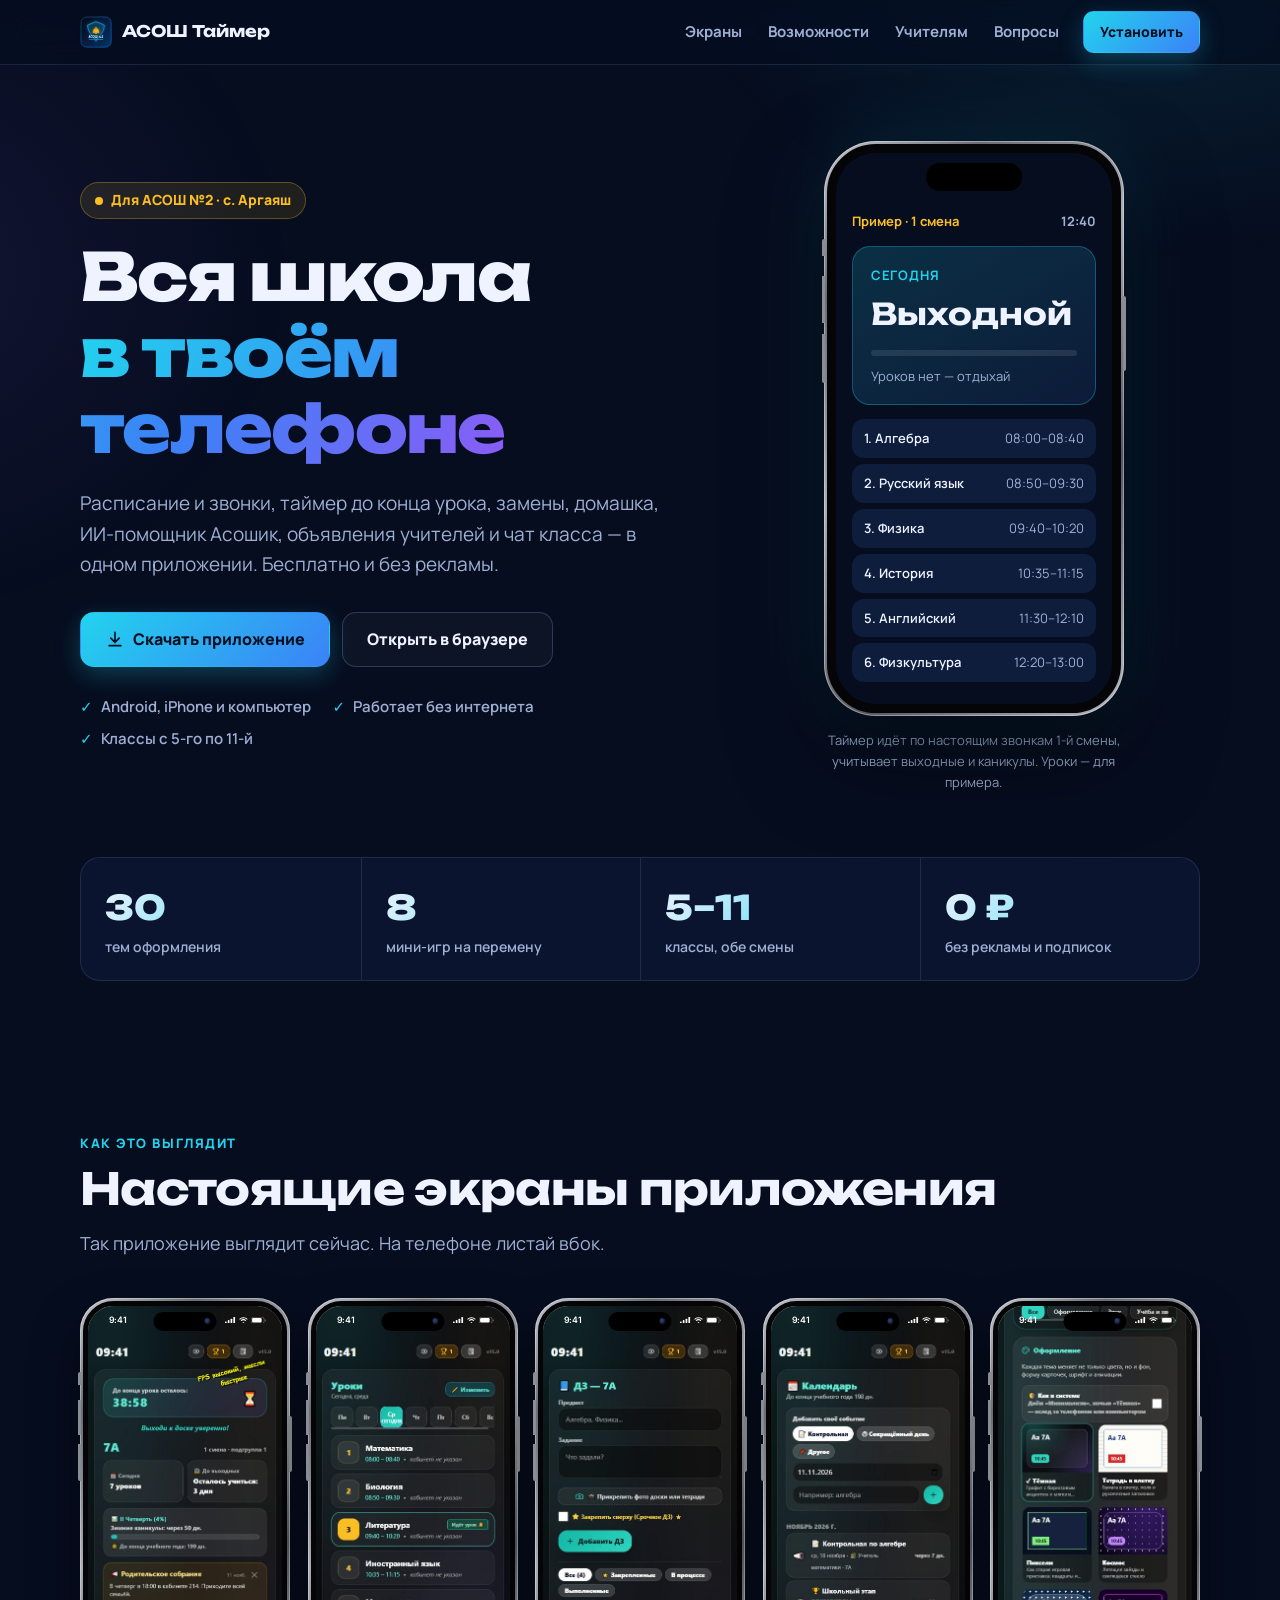
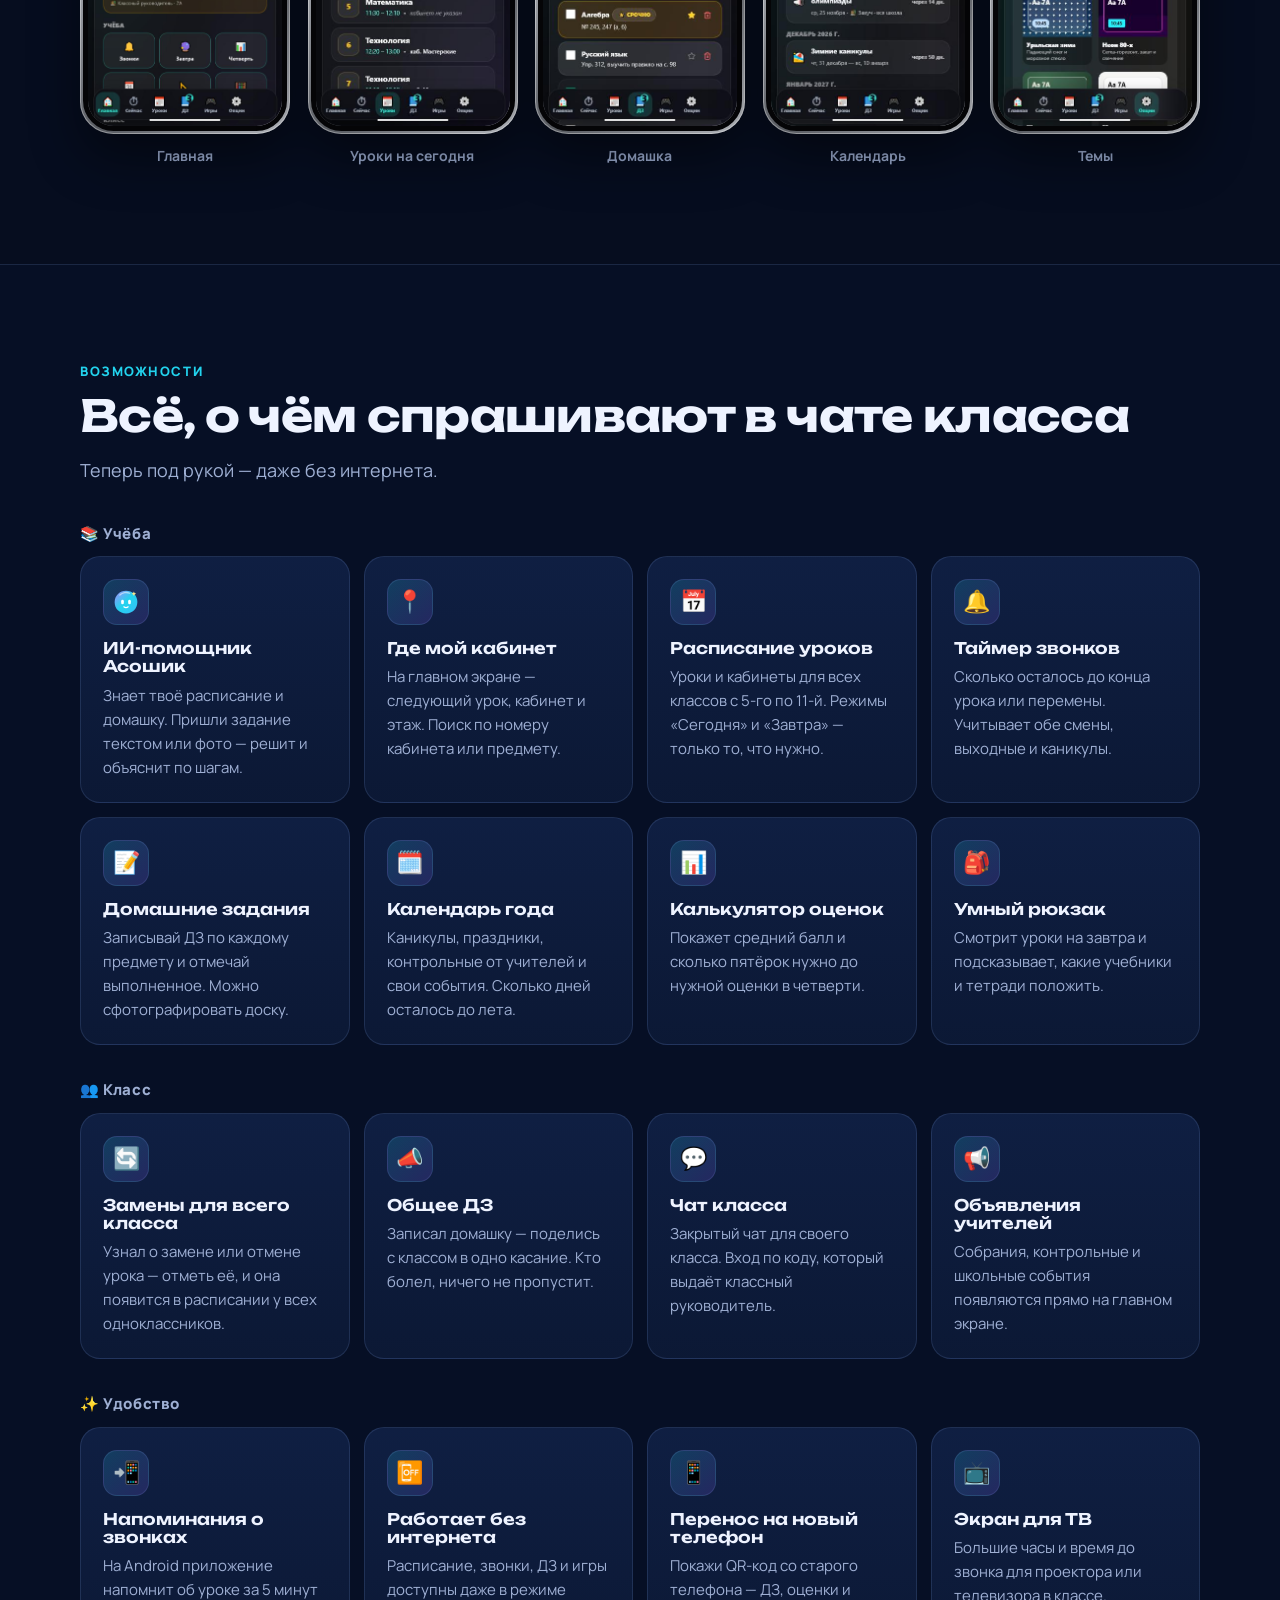
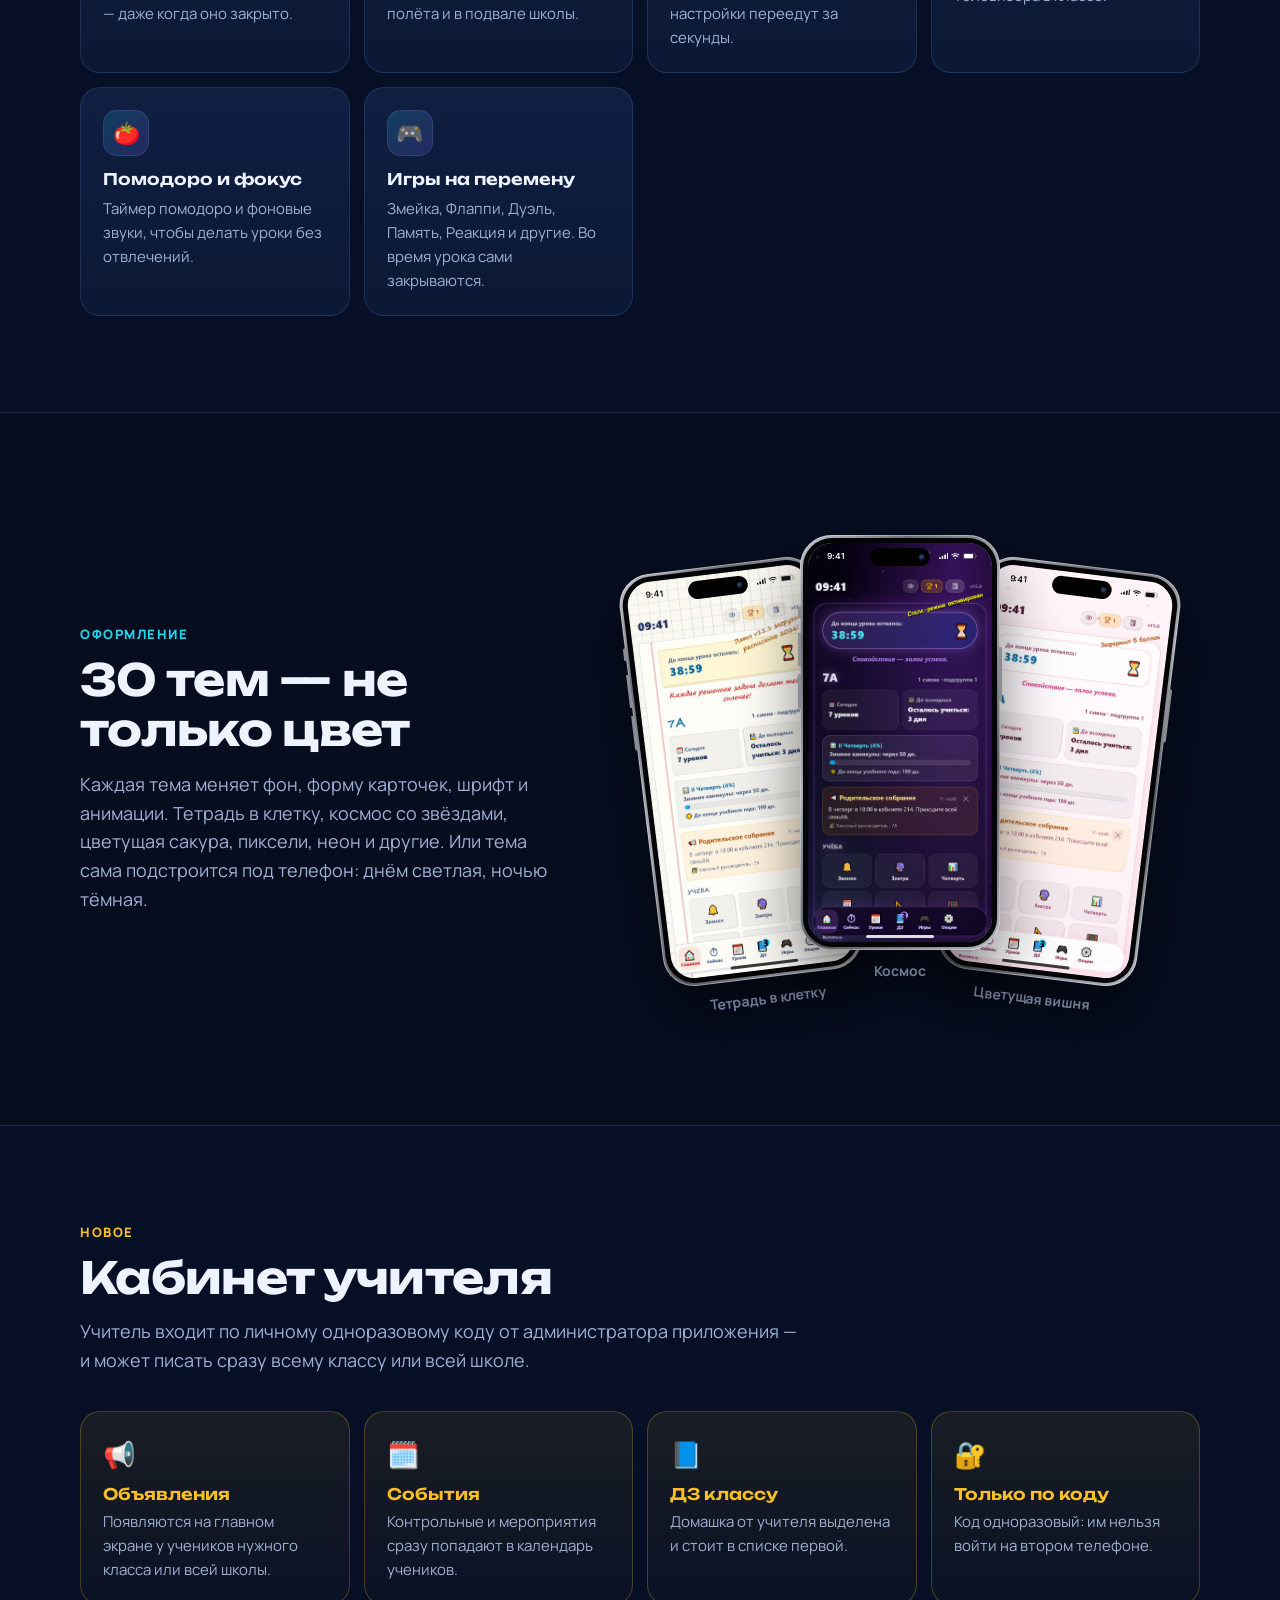
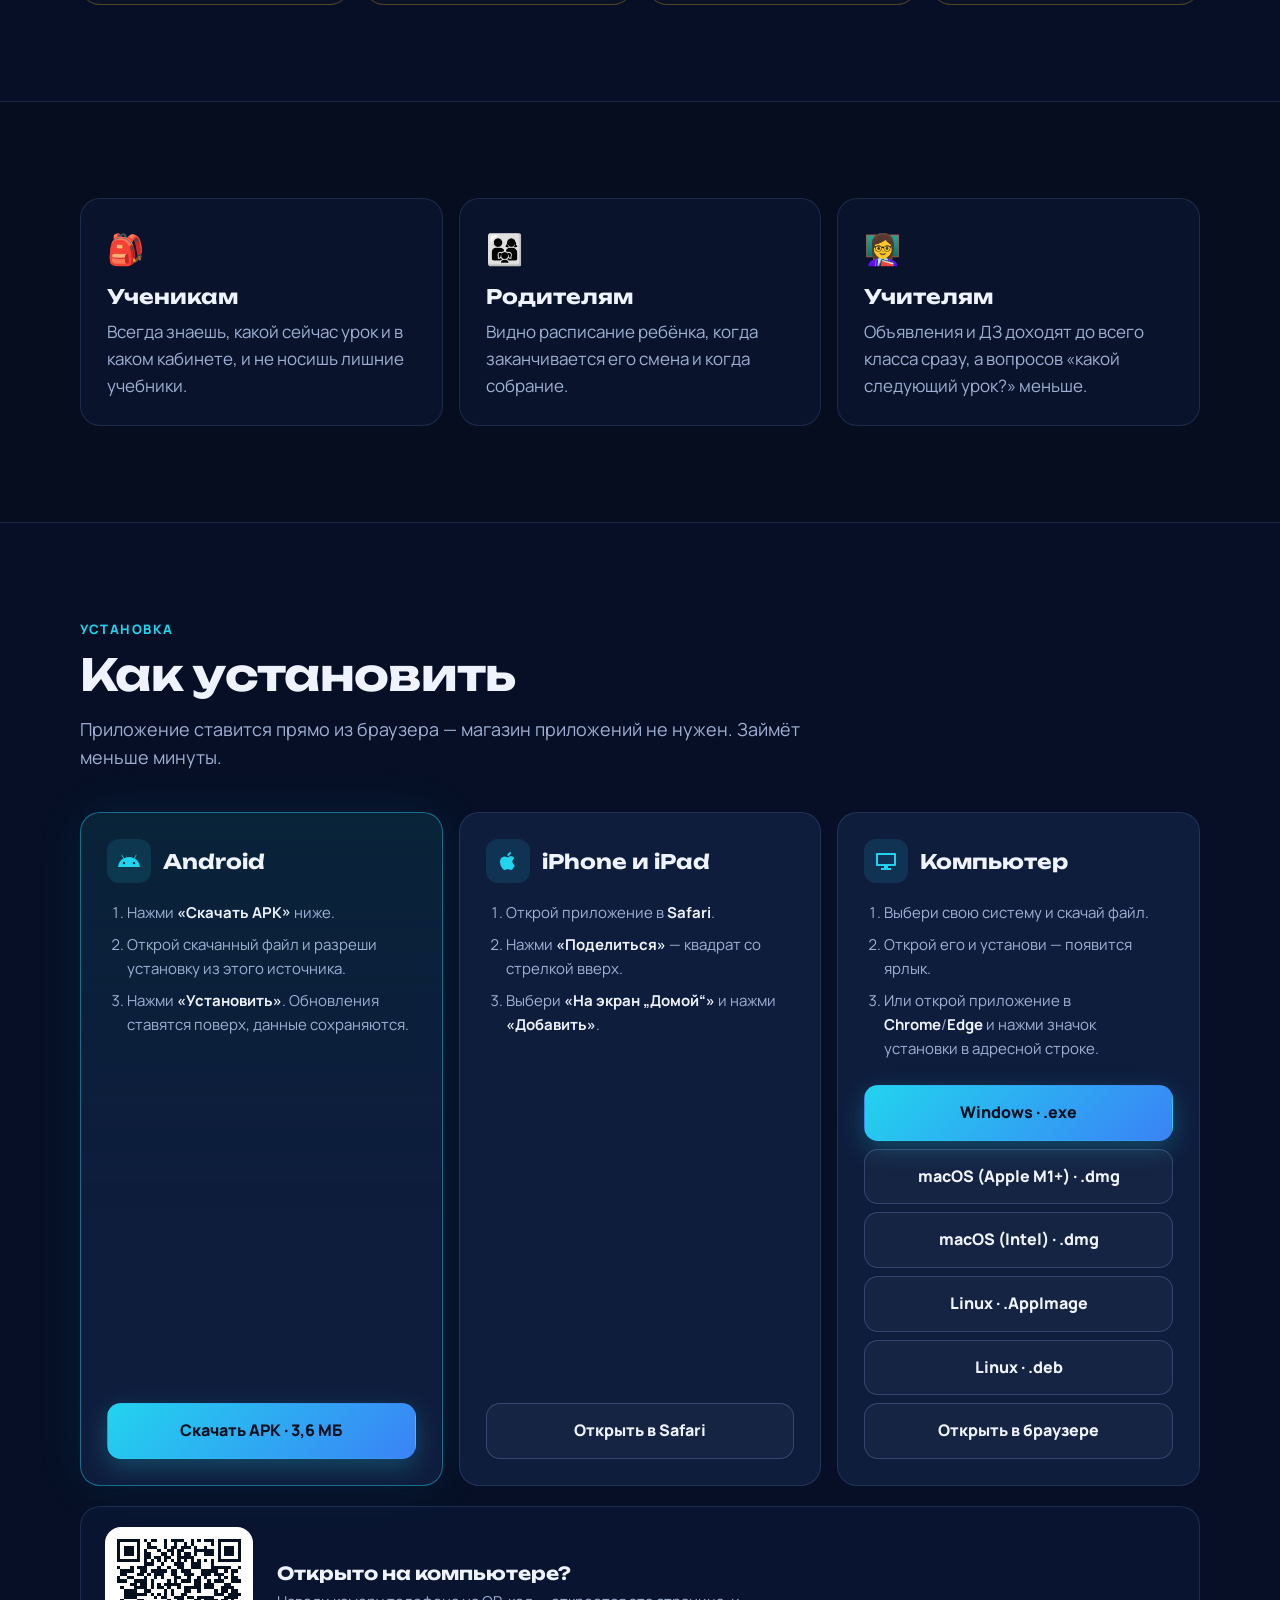
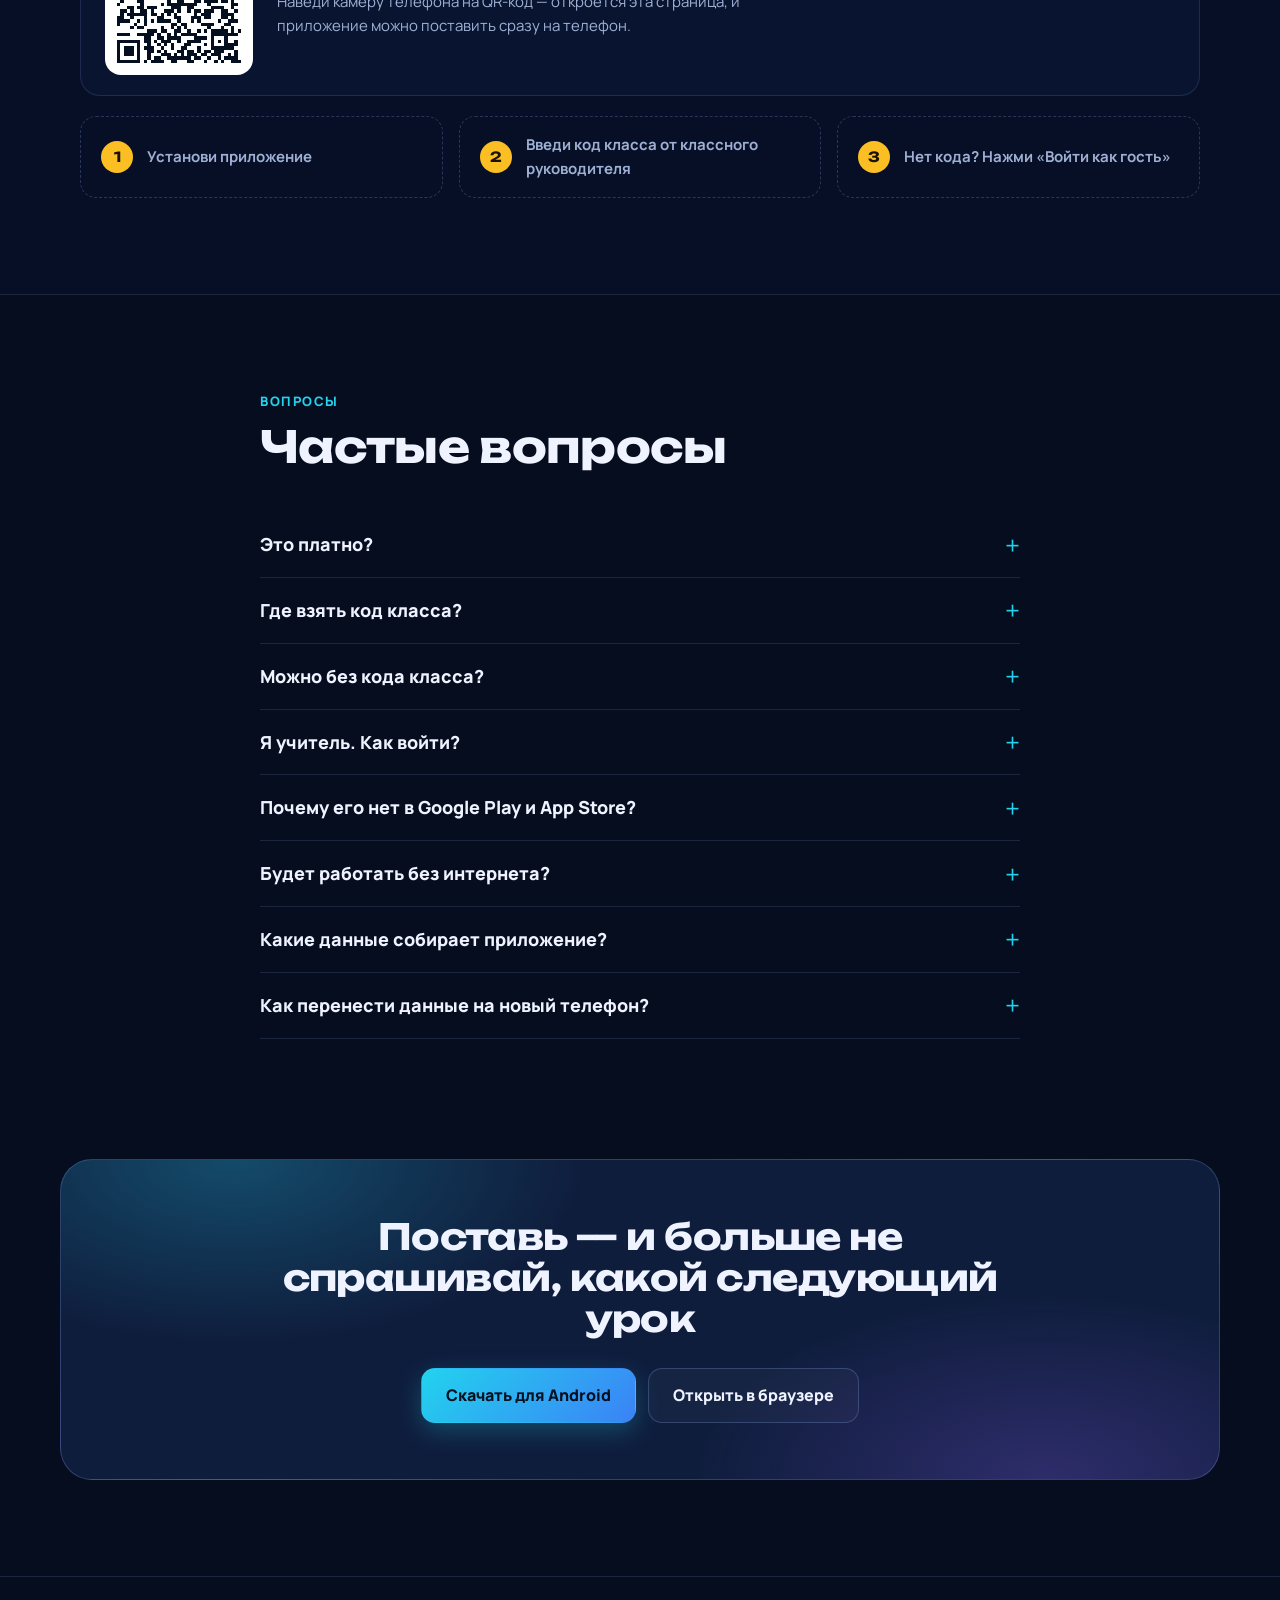
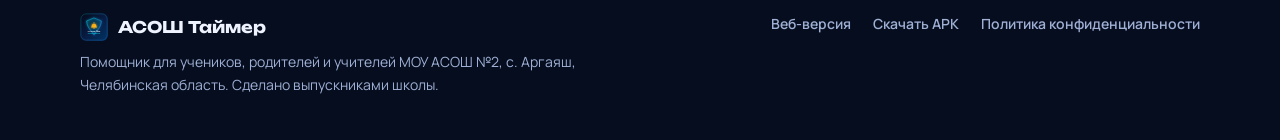
==== commit f03b060a: "fix: SVG-логотип Асошика вместо эмодзи 🫧 и защита таймера в main.js" ====
--- a/index.html
+++ b/index.html
@@ -146,7 +146,7 @@
         <h3 class="group-title reveal">📚 Учёба</h3>
         <div class="features reveal">
           <article class="feature">
-            <div class="feature-icon">🫧</div>
+            <div class="feature-icon"><svg width="28" height="28" viewBox="0 0 64 64" aria-hidden="true"><defs><linearGradient id="asoshik-site-g" x1="0" y1="0" x2="1" y2="1"><stop offset="0" stop-color="#a78bfa"/><stop offset="0.5" stop-color="#22d3ee"/><stop offset="1" stop-color="#38bdf8"/></linearGradient></defs><path d="M32 6 C46 6 58 16 58 32 C58 47 47 58 32 58 C17 58 6 48 6 32 C6 17 18 6 32 6Z" fill="url(#asoshik-site-g)"/><path d="M18 16 C24 10 34 9 40 12" stroke="#fff" stroke-opacity="0.5" stroke-width="3" fill="none" stroke-linecap="round"/><rect x="21" y="27" width="6" height="10" rx="3" fill="#fff"/><rect x="37" y="27" width="6" height="10" rx="3" fill="#fff"/><path d="M27 43 q5 4 10 0" stroke="#fff" stroke-width="2.6" fill="none" stroke-linecap="round"/><path d="M50 8 l1.6 3.6 3.6 1.6 -3.6 1.6 -1.6 3.6 -1.6 -3.6 -3.6 -1.6 3.6 -1.6Z" fill="#fde68a"/></svg></div>
             <h3>ИИ-помощник Асошик</h3>
             <p>Знает твоё расписание и домашку. Пришли задание текстом или фото — решит и объяснит по шагам.</p>
           </article>
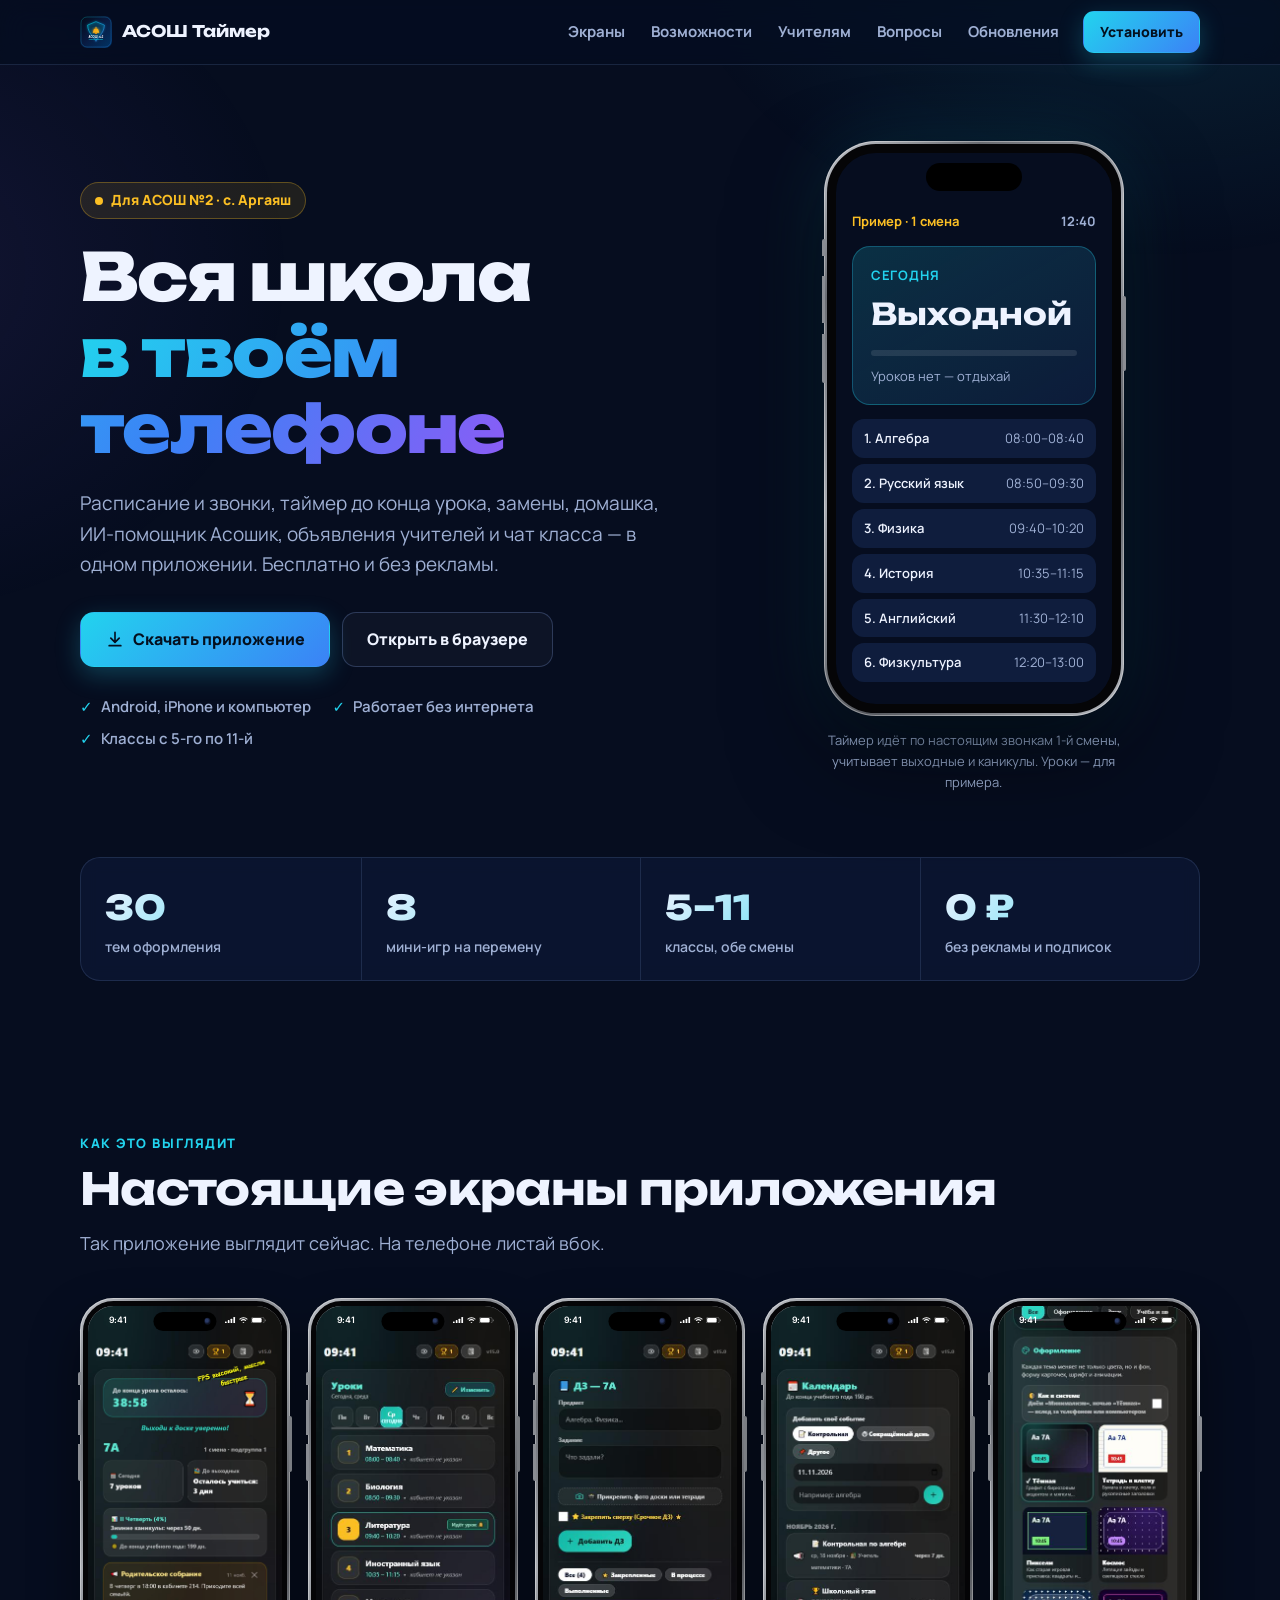
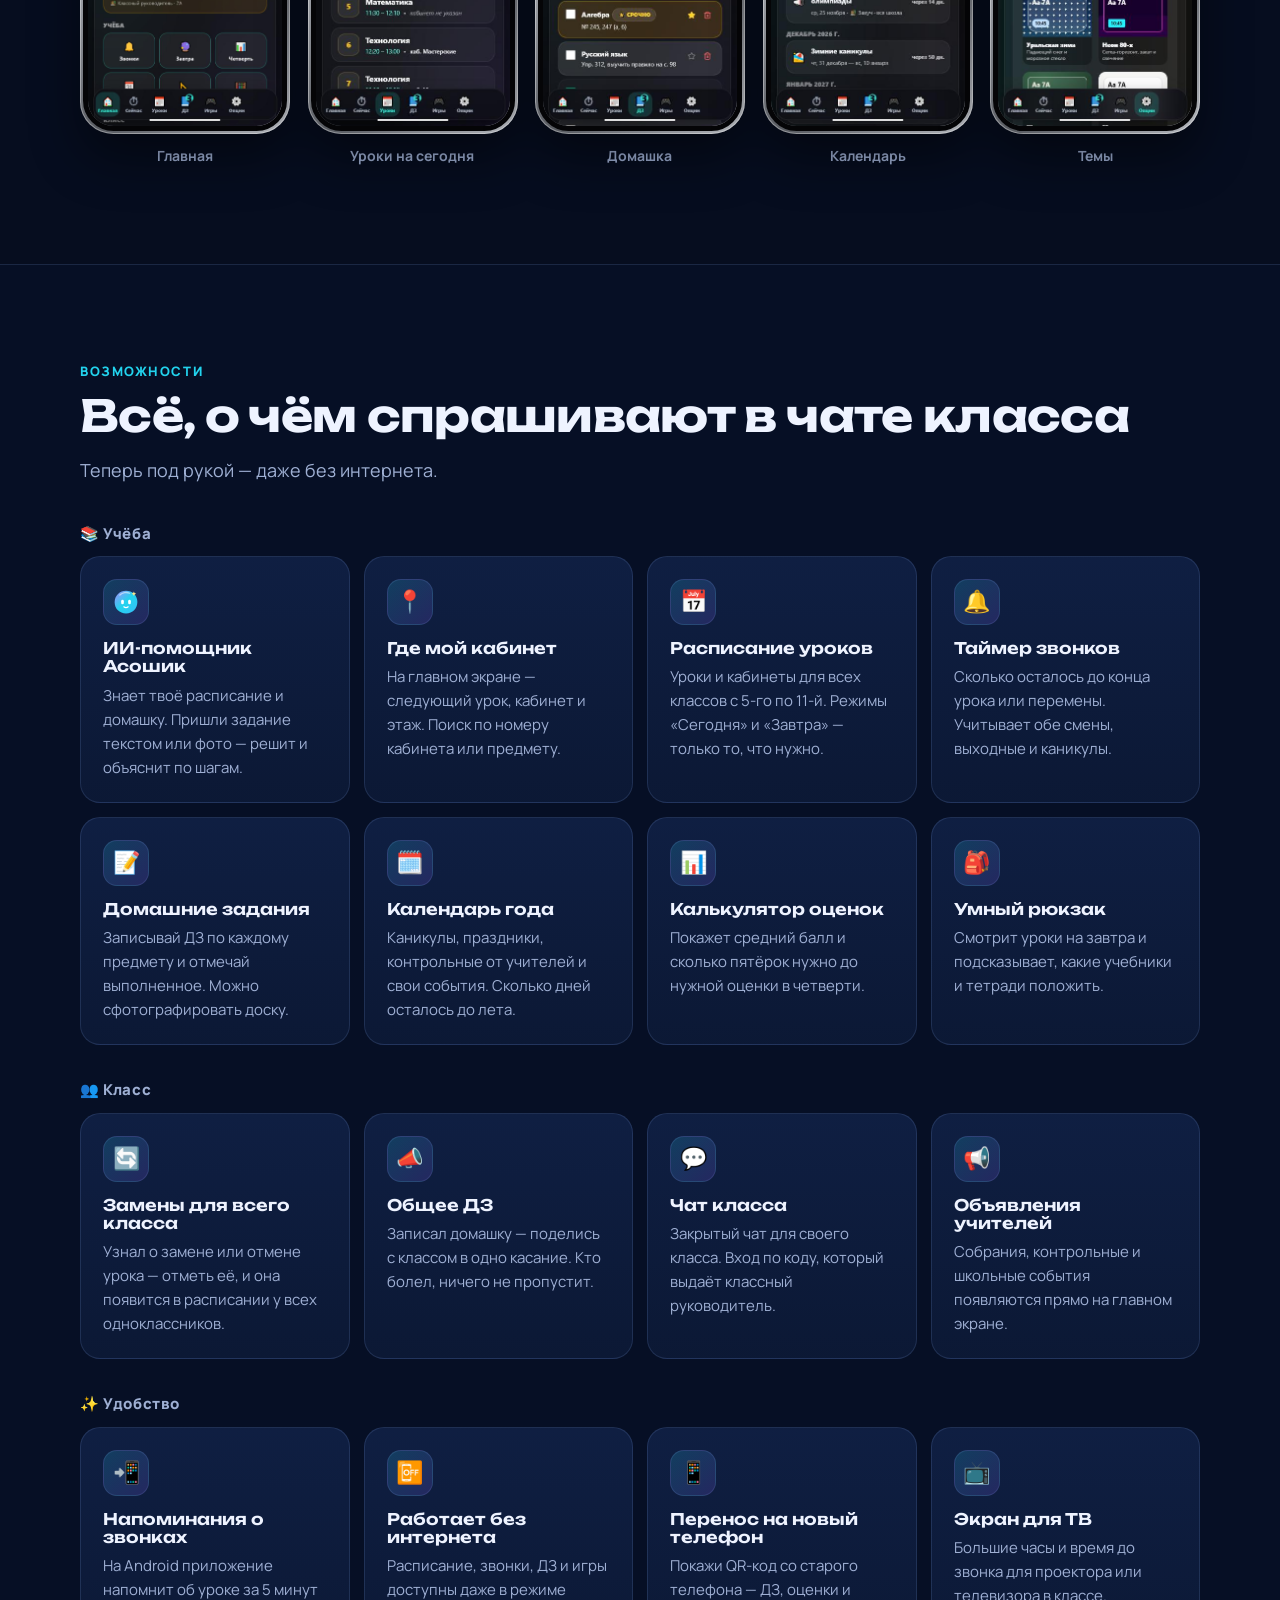
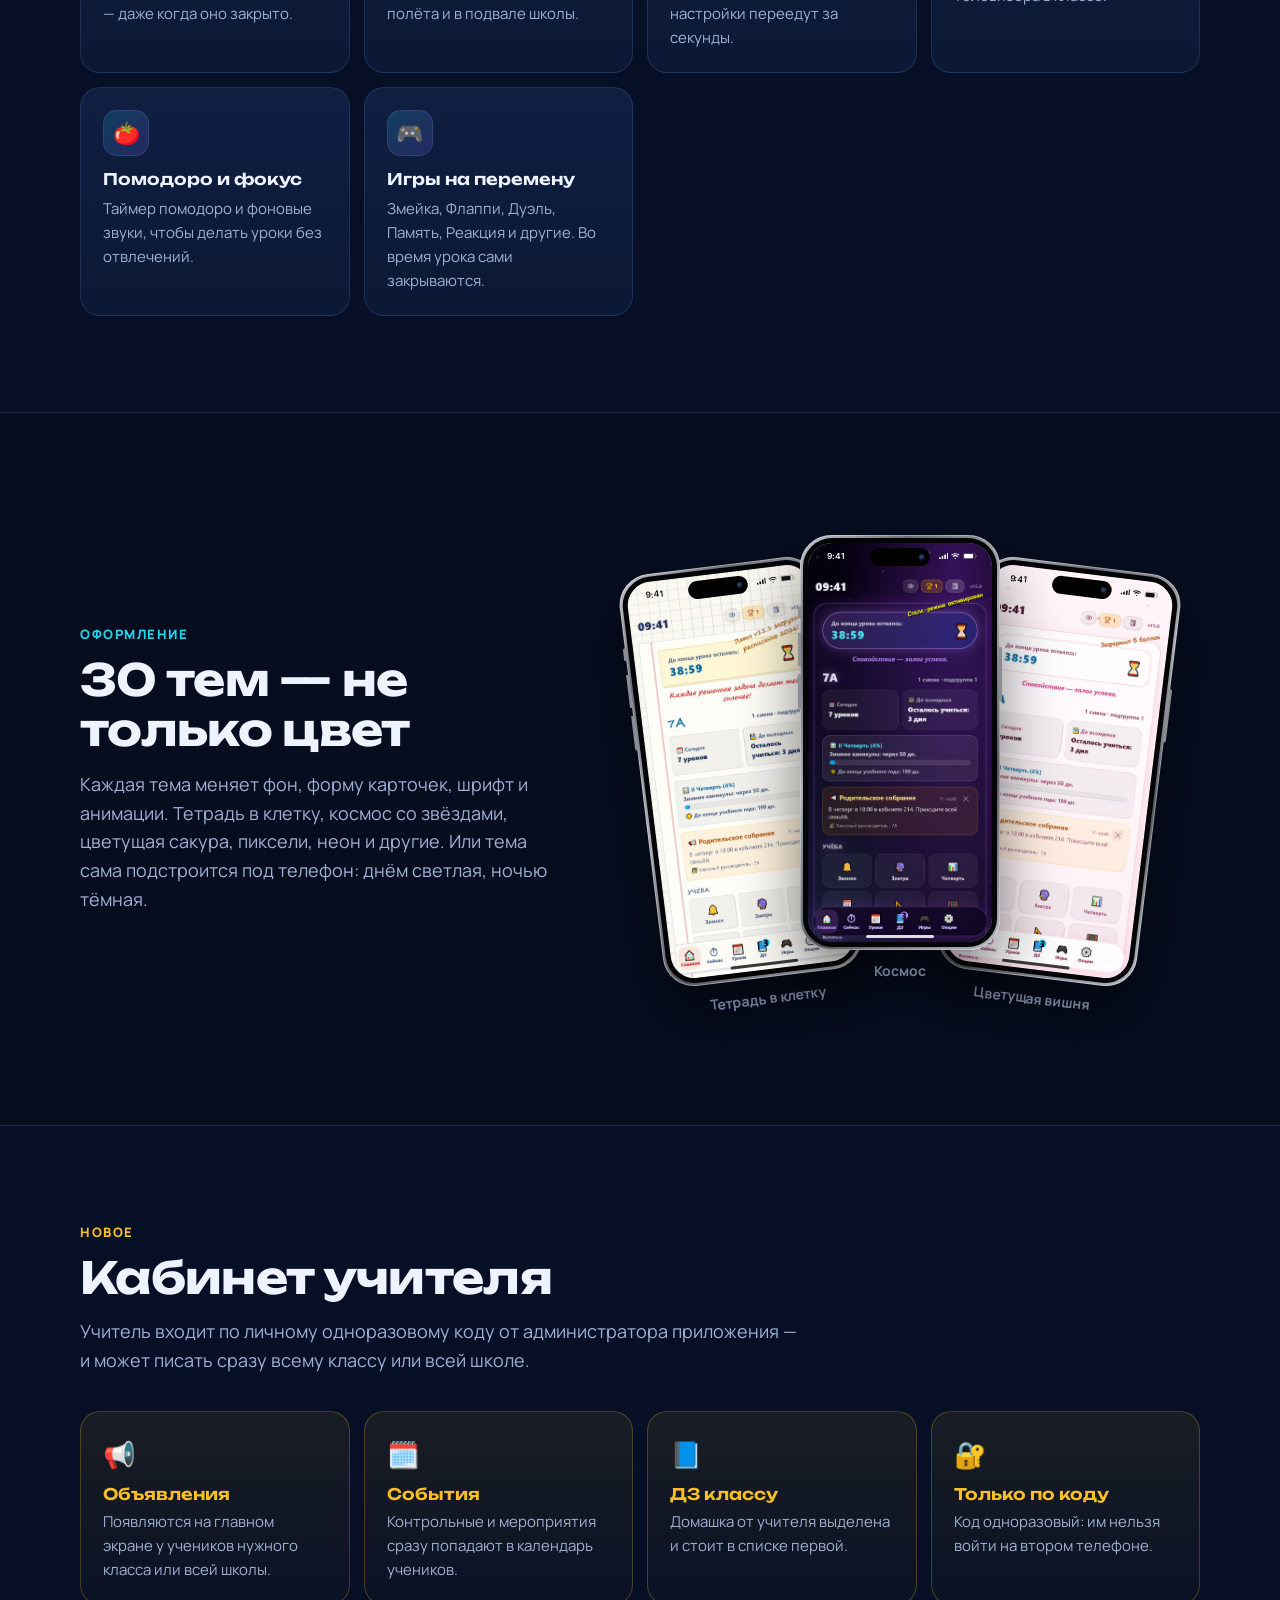
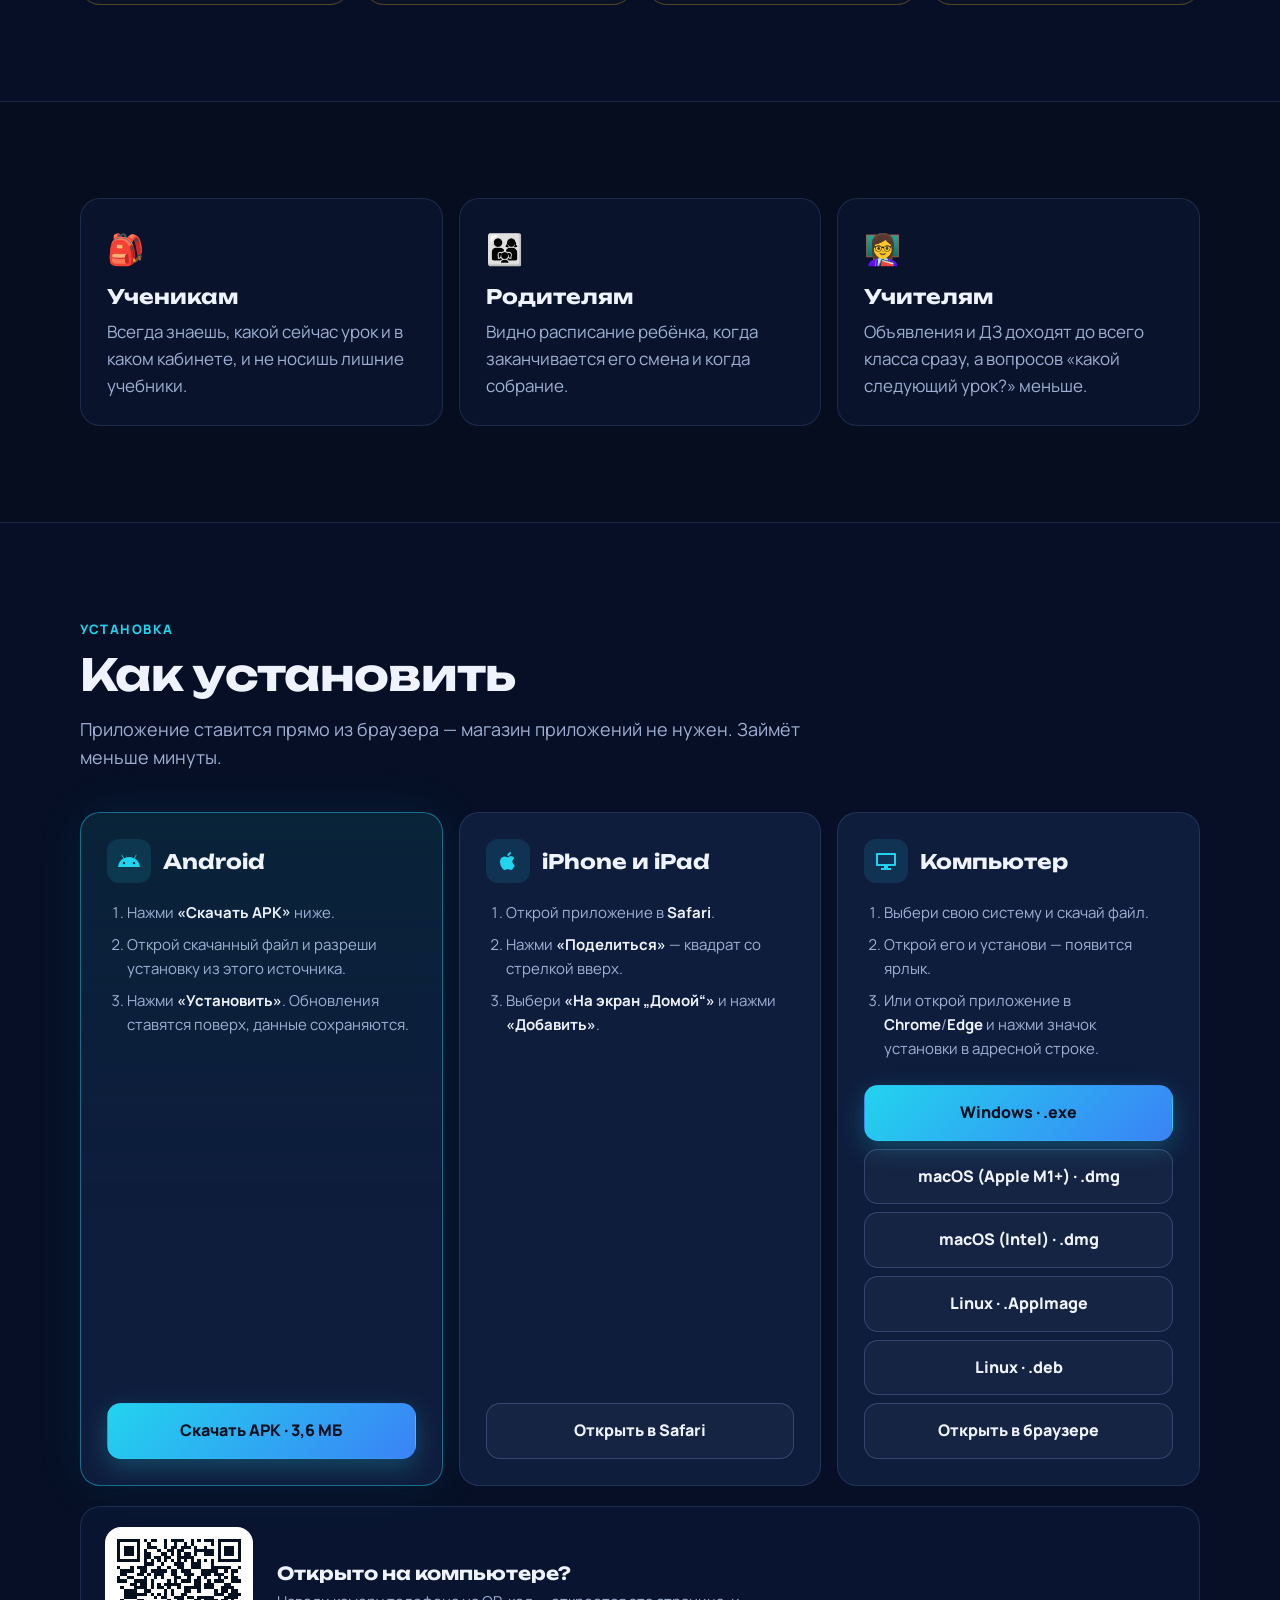
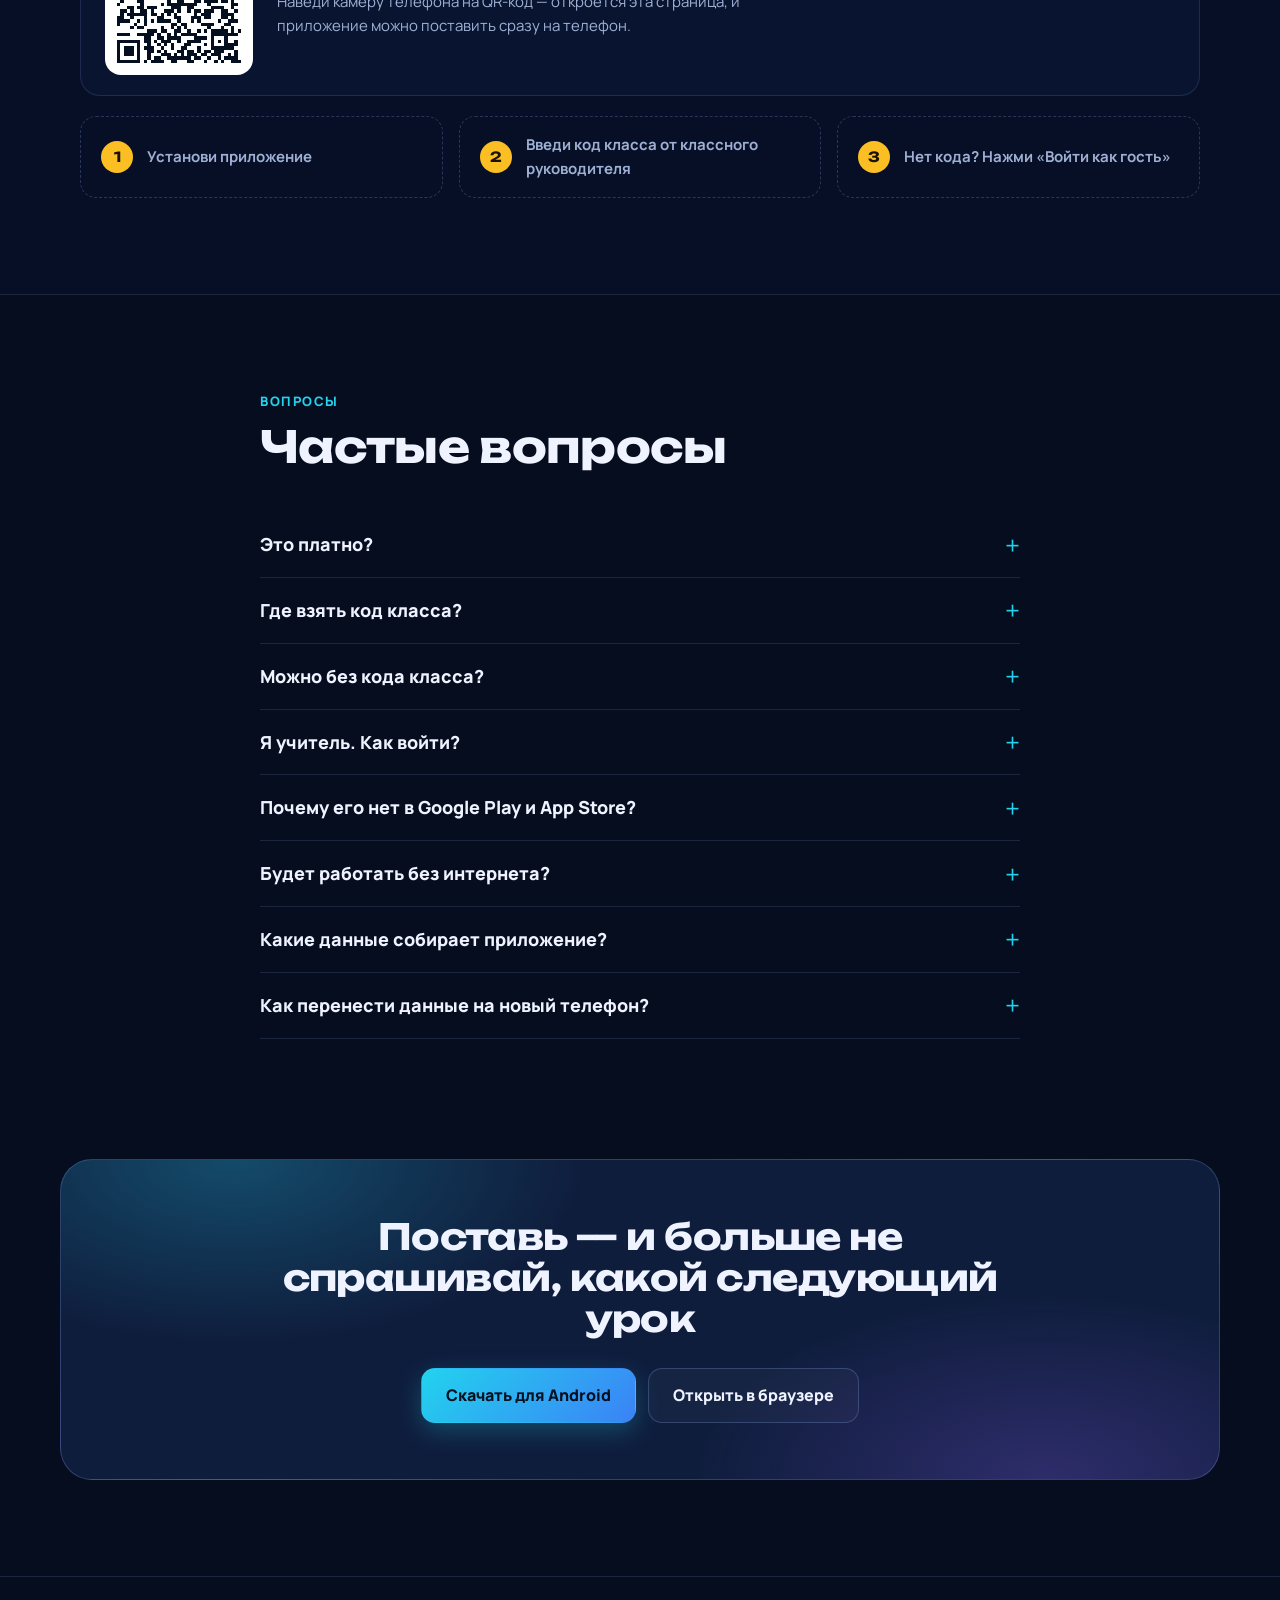
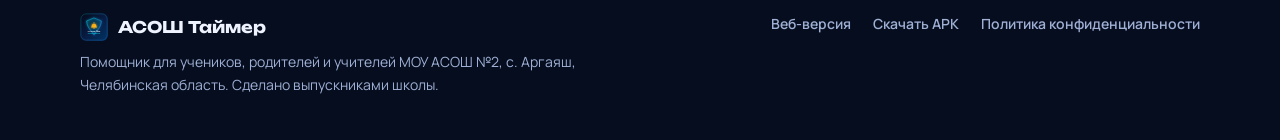
==== commit 49fc20f1: "Ссылка «Обновления» в меню и sitemap" ====
--- a/index.html
+++ b/index.html
@@ -53,6 +53,7 @@
         <a href="#features">Возможности</a>
         <a href="#teachers">Учителям</a>
         <a href="#faq">Вопросы</a>
+        <a href="updates/">Обновления</a>
       </nav>
       <a class="btn btn-small" href="#download">Установить</a>
     </div>
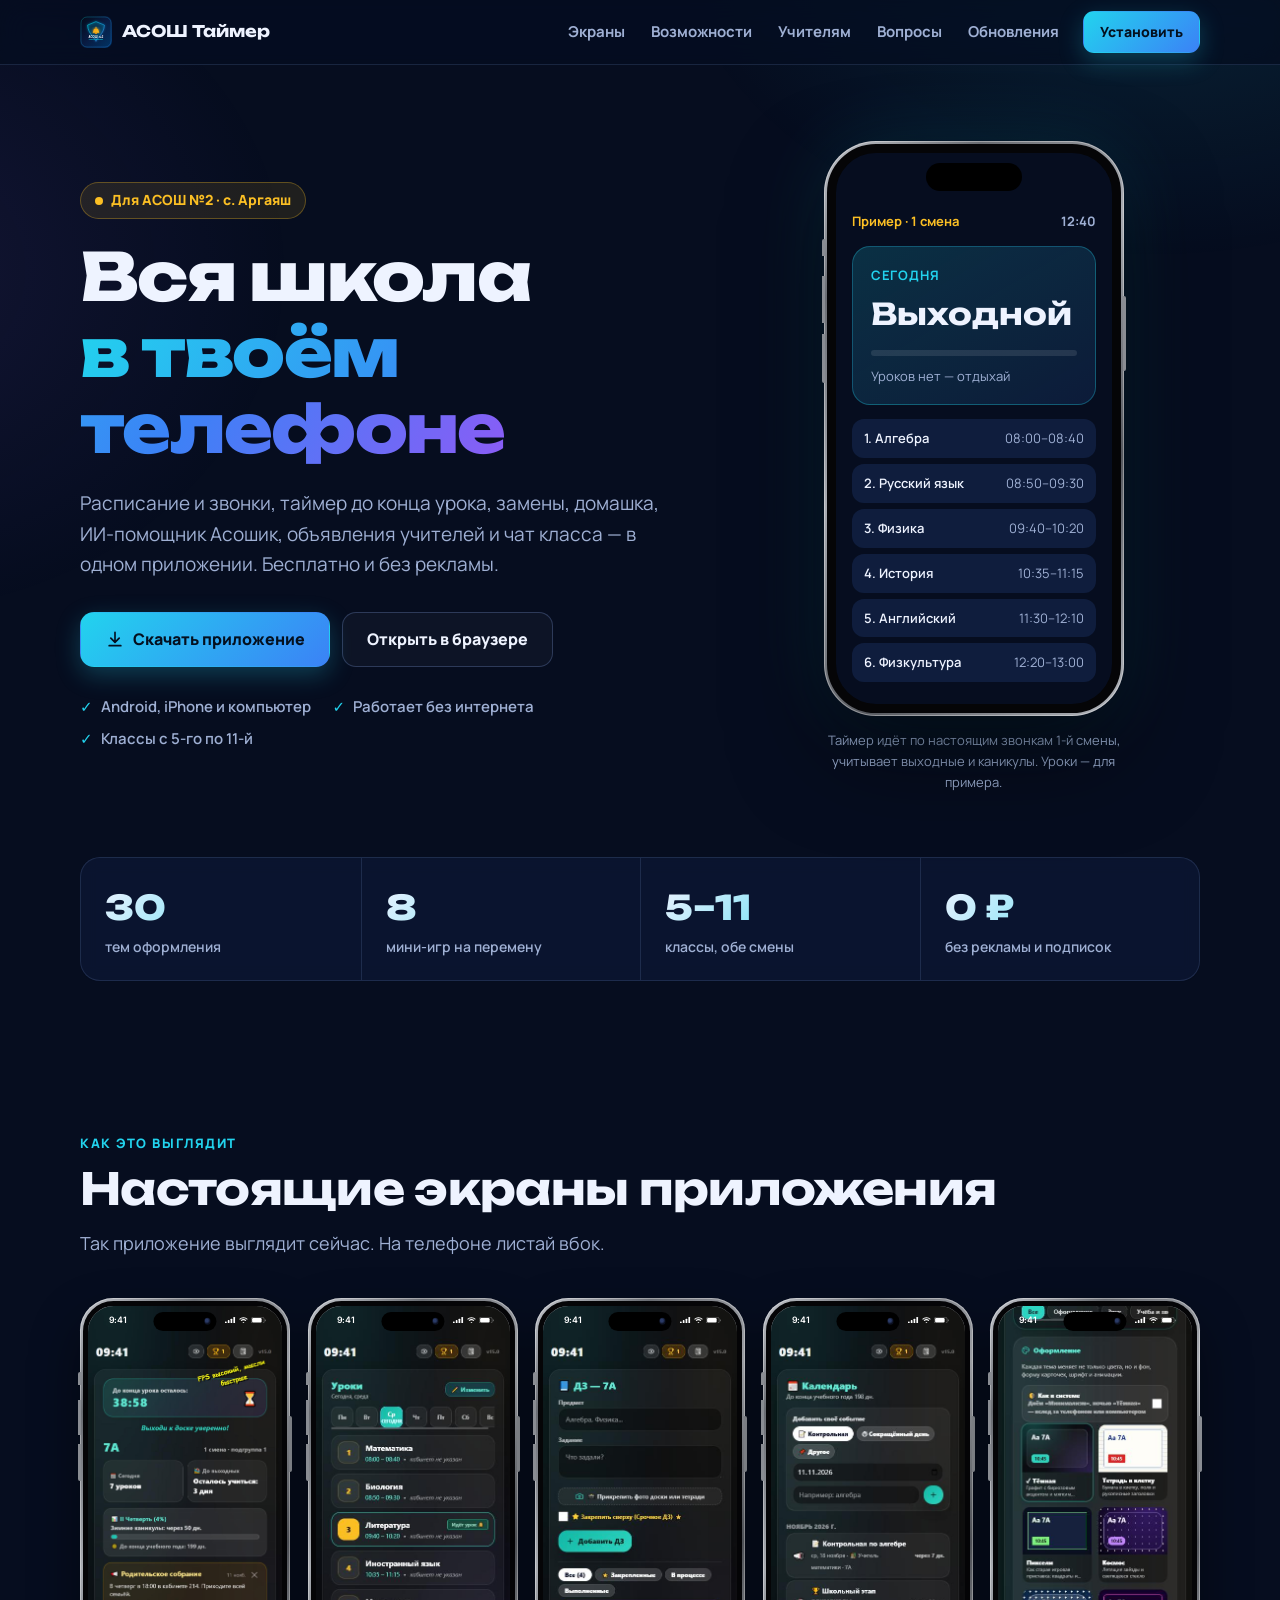
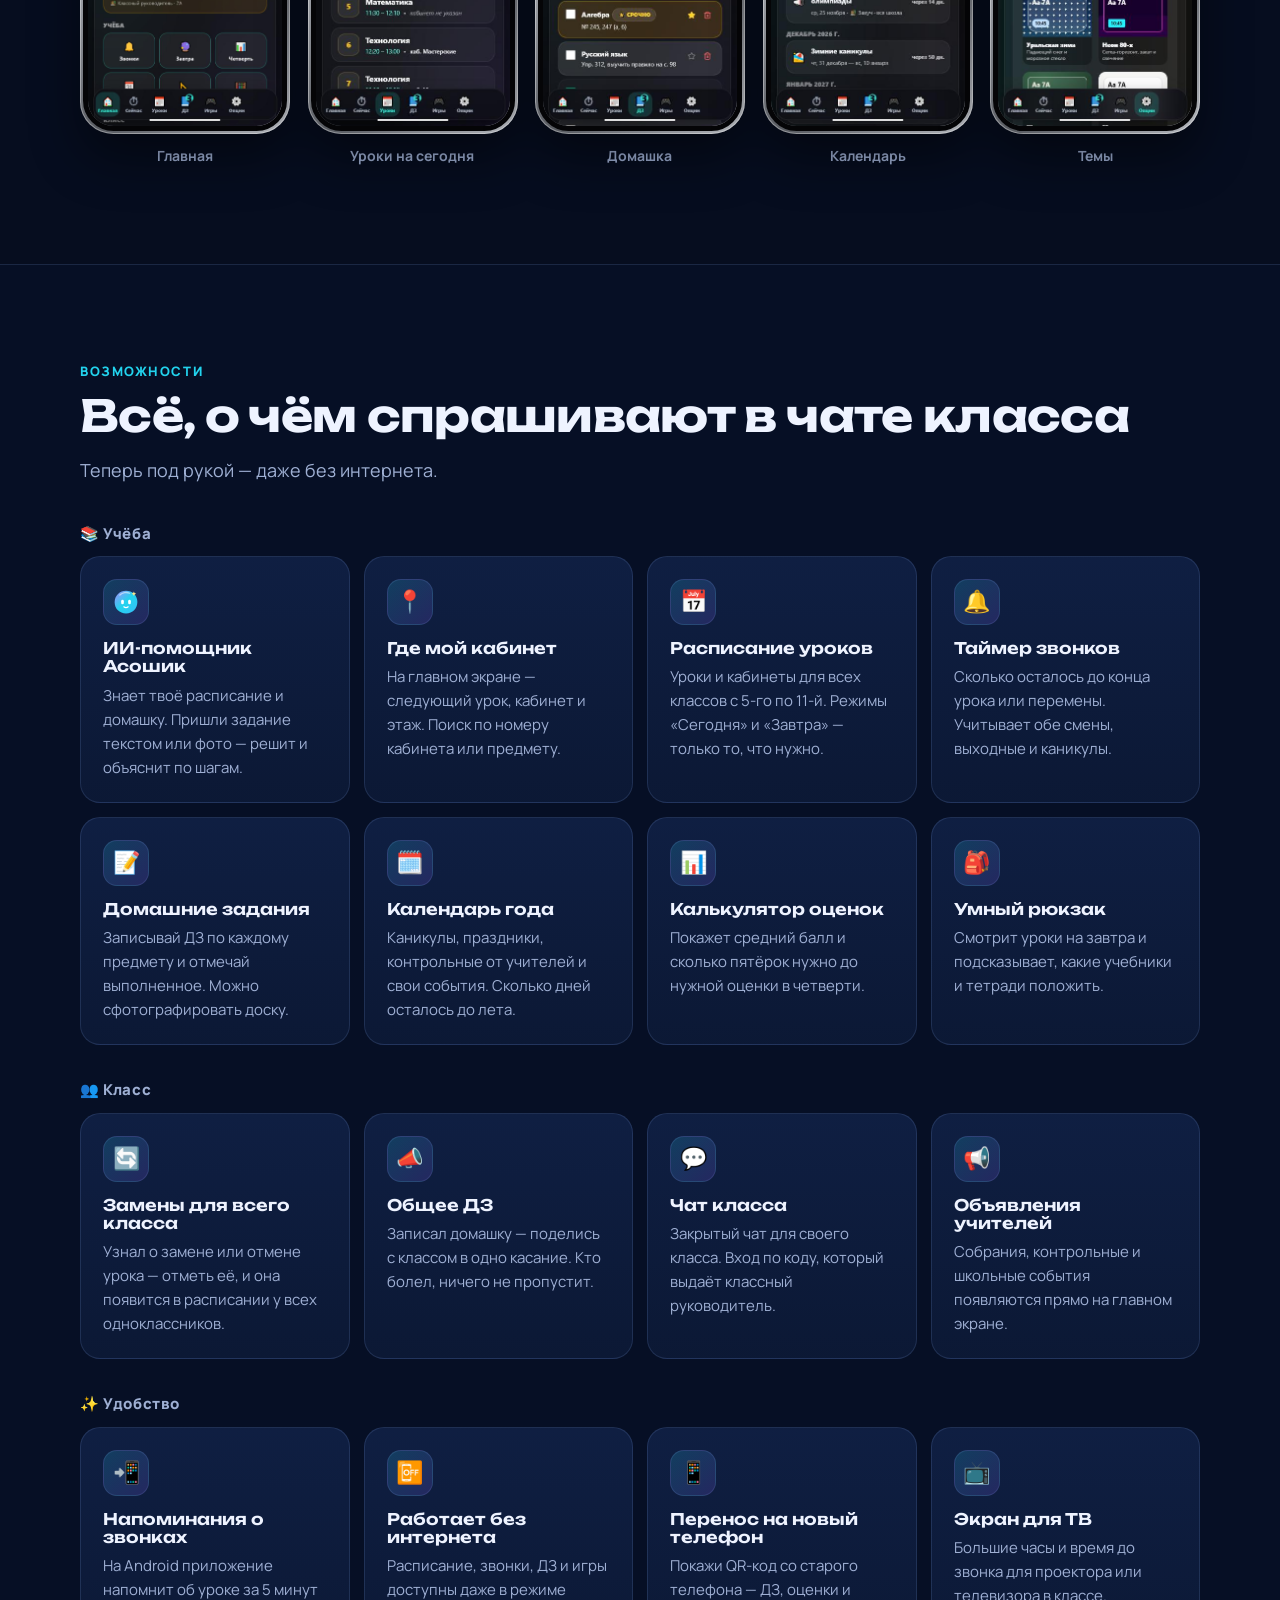
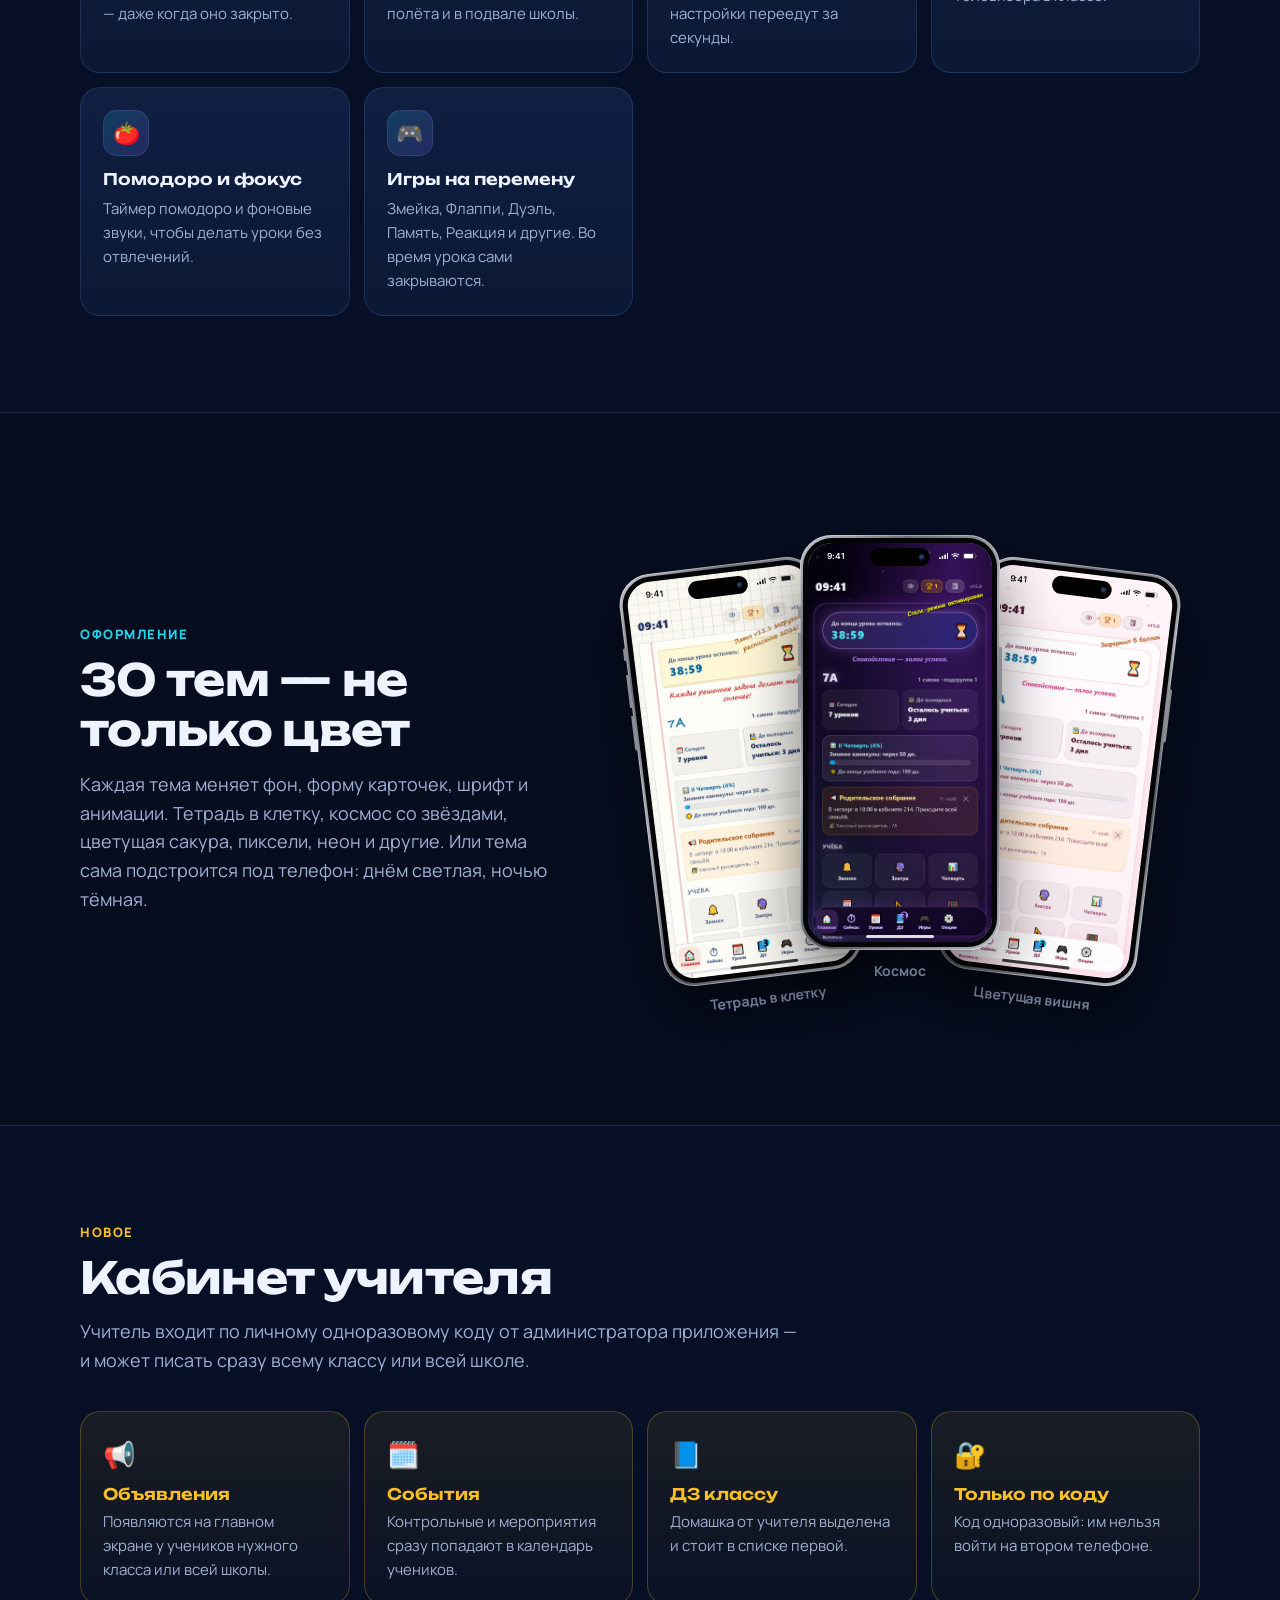
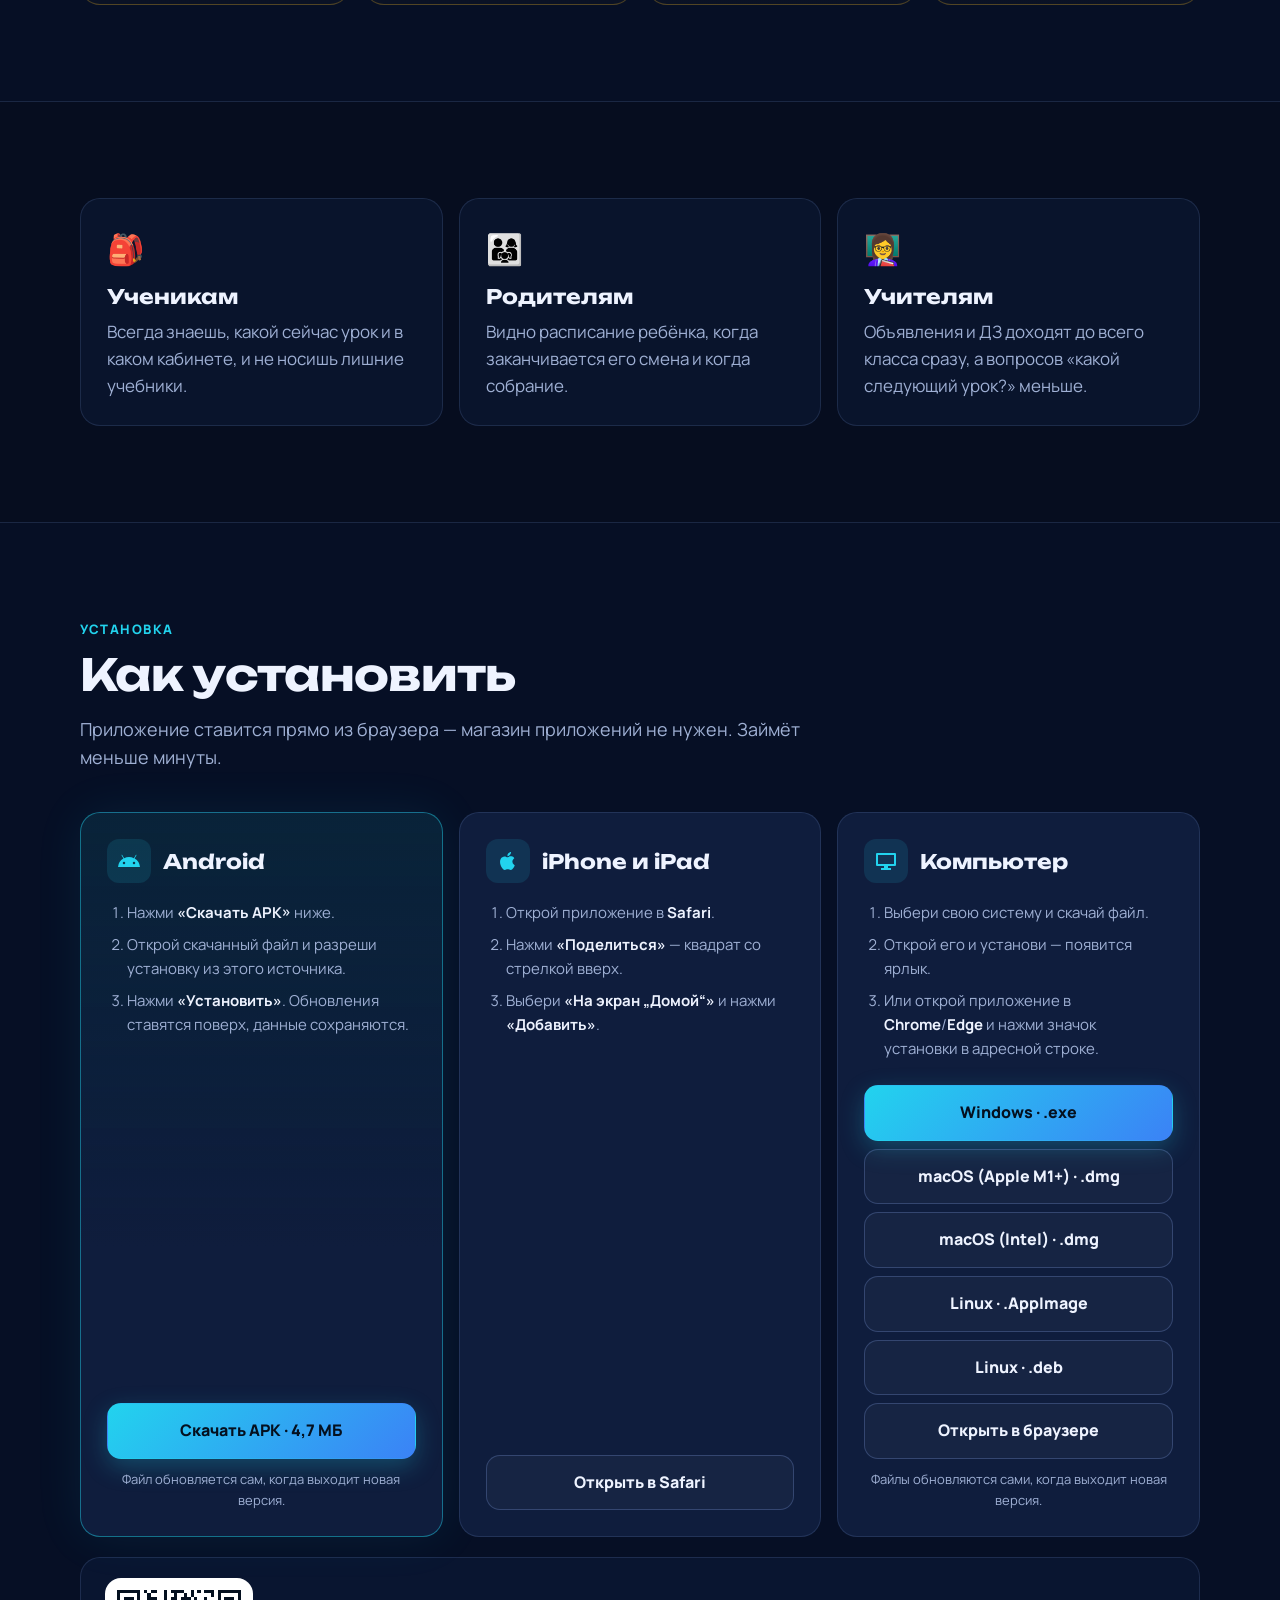
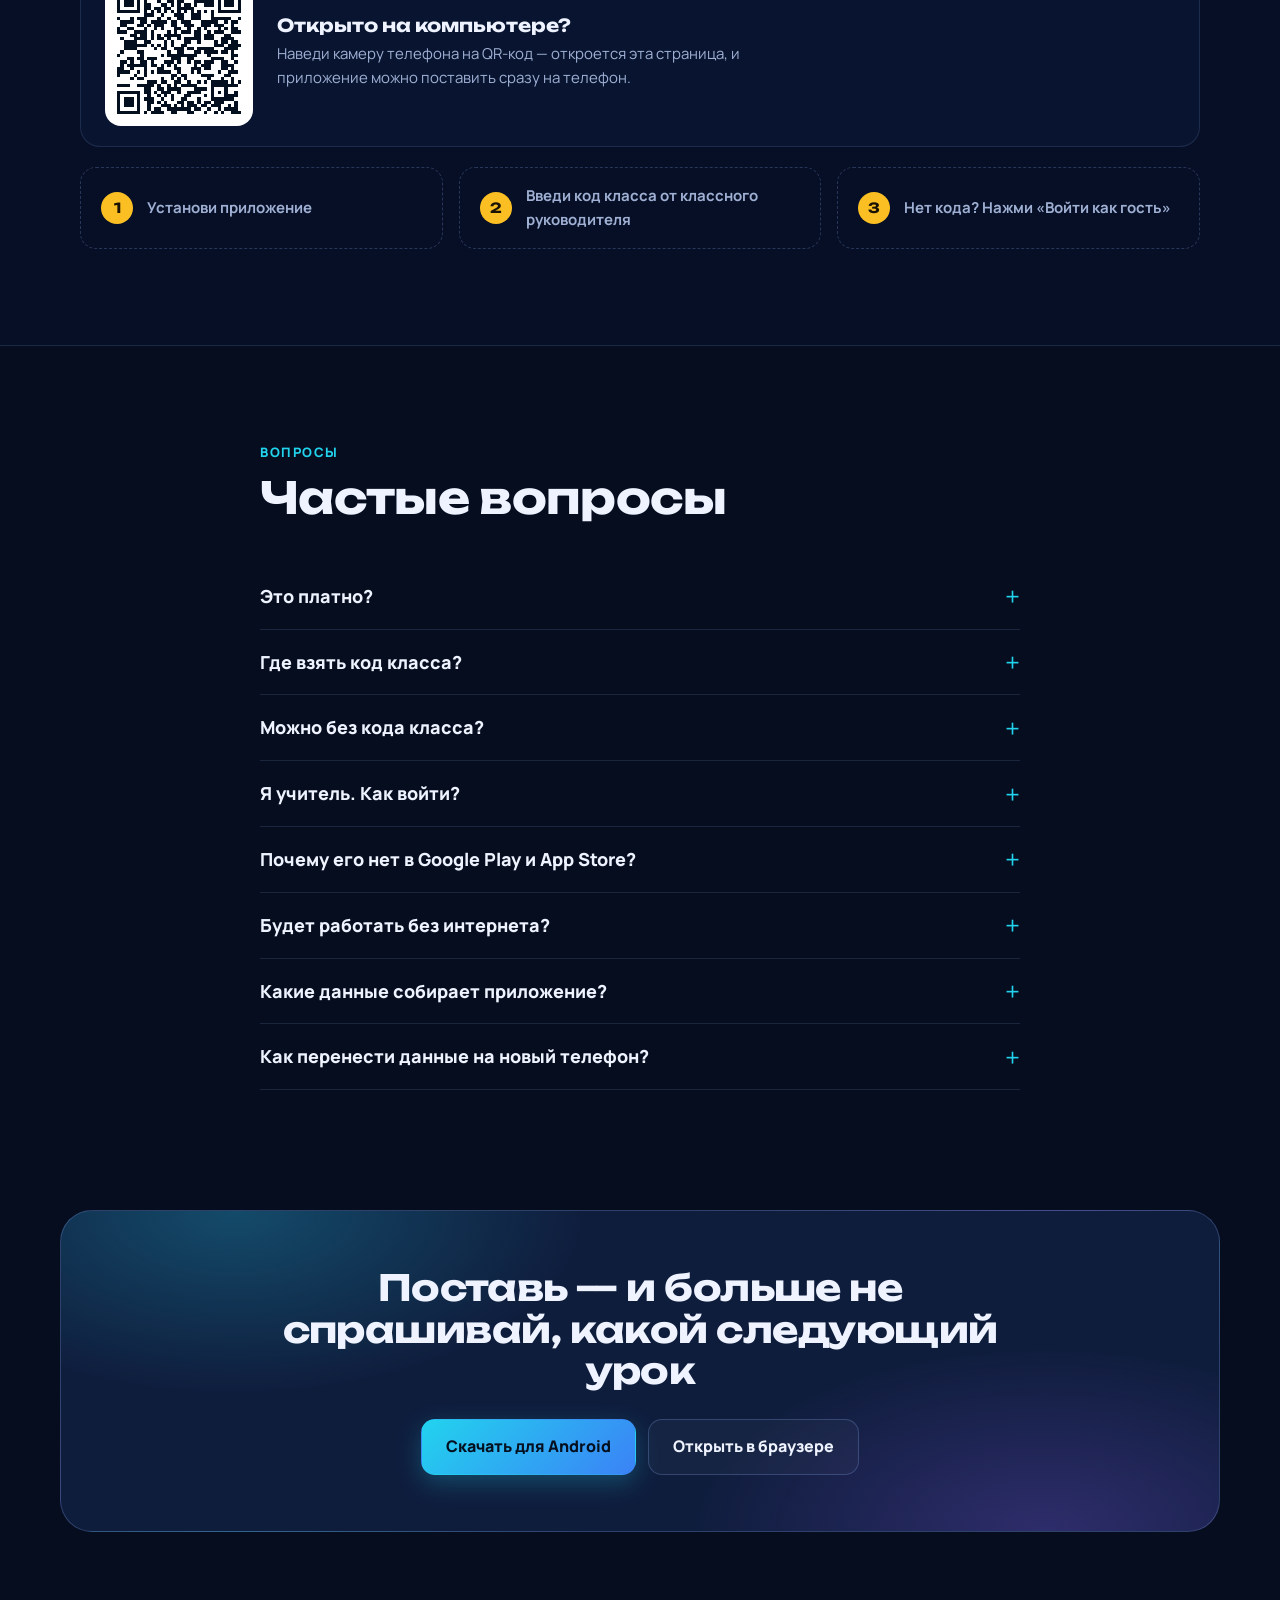
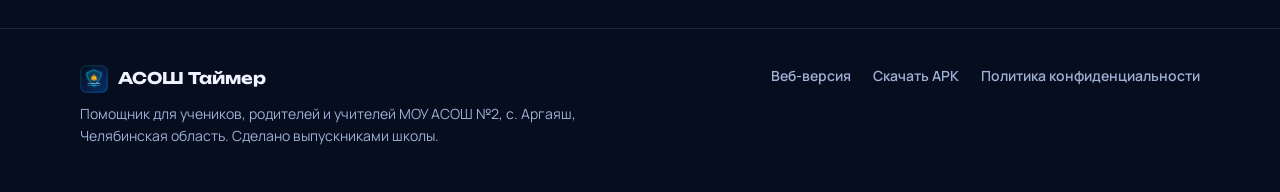
==== commit 6e65b9d0: "Сайт: версия, размер и дата APK подтягиваются с GitHub сами Кнопка APK показывает настоящий размер ф" ====
--- a/index.html
+++ b/index.html
@@ -324,7 +324,8 @@
               <li>Открой скачанный файл и разреши установку из этого источника.</li>
               <li>Нажми <b>«Установить»</b>. Обновления ставятся поверх, данные сохраняются.</li>
             </ol>
-            <a class="btn btn-block" data-link="apk" data-soon="APK — скоро" href="#">Скачать APK · 3,6 МБ</a>
+            <a class="btn btn-block" data-link="apk" data-size data-soon="APK — скоро" href="#">Скачать APK · 4,7 МБ</a>
+            <p class="dl-meta" id="apk-meta">Файл обновляется сам, когда выходит новая версия.</p>
           </article>
 
           <article class="platform">
@@ -362,6 +363,7 @@
               <a class="btn btn-block btn-ghost" data-link="linuxDeb" data-soon="Linux deb — скоро" href="#">Linux · .deb</a>
               <a class="btn btn-block btn-ghost" data-link="app" data-soon="Ссылка скоро" href="#">Открыть в браузере</a>
             </div>
+            <p class="dl-meta" id="desktop-meta">Файлы обновляются сами, когда выходит новая версия.</p>
           </article>
         </div>
 
@@ -408,7 +410,7 @@
         </details>
         <details>
           <summary>Почему его нет в Google Play и App Store?</summary>
-          <p>На Android приложение ставится файлом APK с этого сайта, на iPhone и компьютере — прямо из браузера. Оно весит меньше 4 МБ.</p>
+          <p>На Android приложение ставится файлом APK с этого сайта, на iPhone и компьютере — прямо из браузера. APK весит около 5 МБ.</p>
         </details>
         <details>
           <summary>Будет работать без интернета?</summary>
--- a/style.css
+++ b/style.css
@@ -491,6 +491,7 @@
 .platform h3 { font-size: 20px; }
 .platform ol { margin: 0 0 24px; padding-left: 20px; color: var(--muted); font-size: 15px; display: grid; gap: 8px; }
 .platform ol b { color: var(--text); font-weight: 700; }
+.dl-meta { margin: 10px 0 0; color: var(--muted); font-size: 13px; text-align: center; }
 
 .qr-row {
   display: flex;
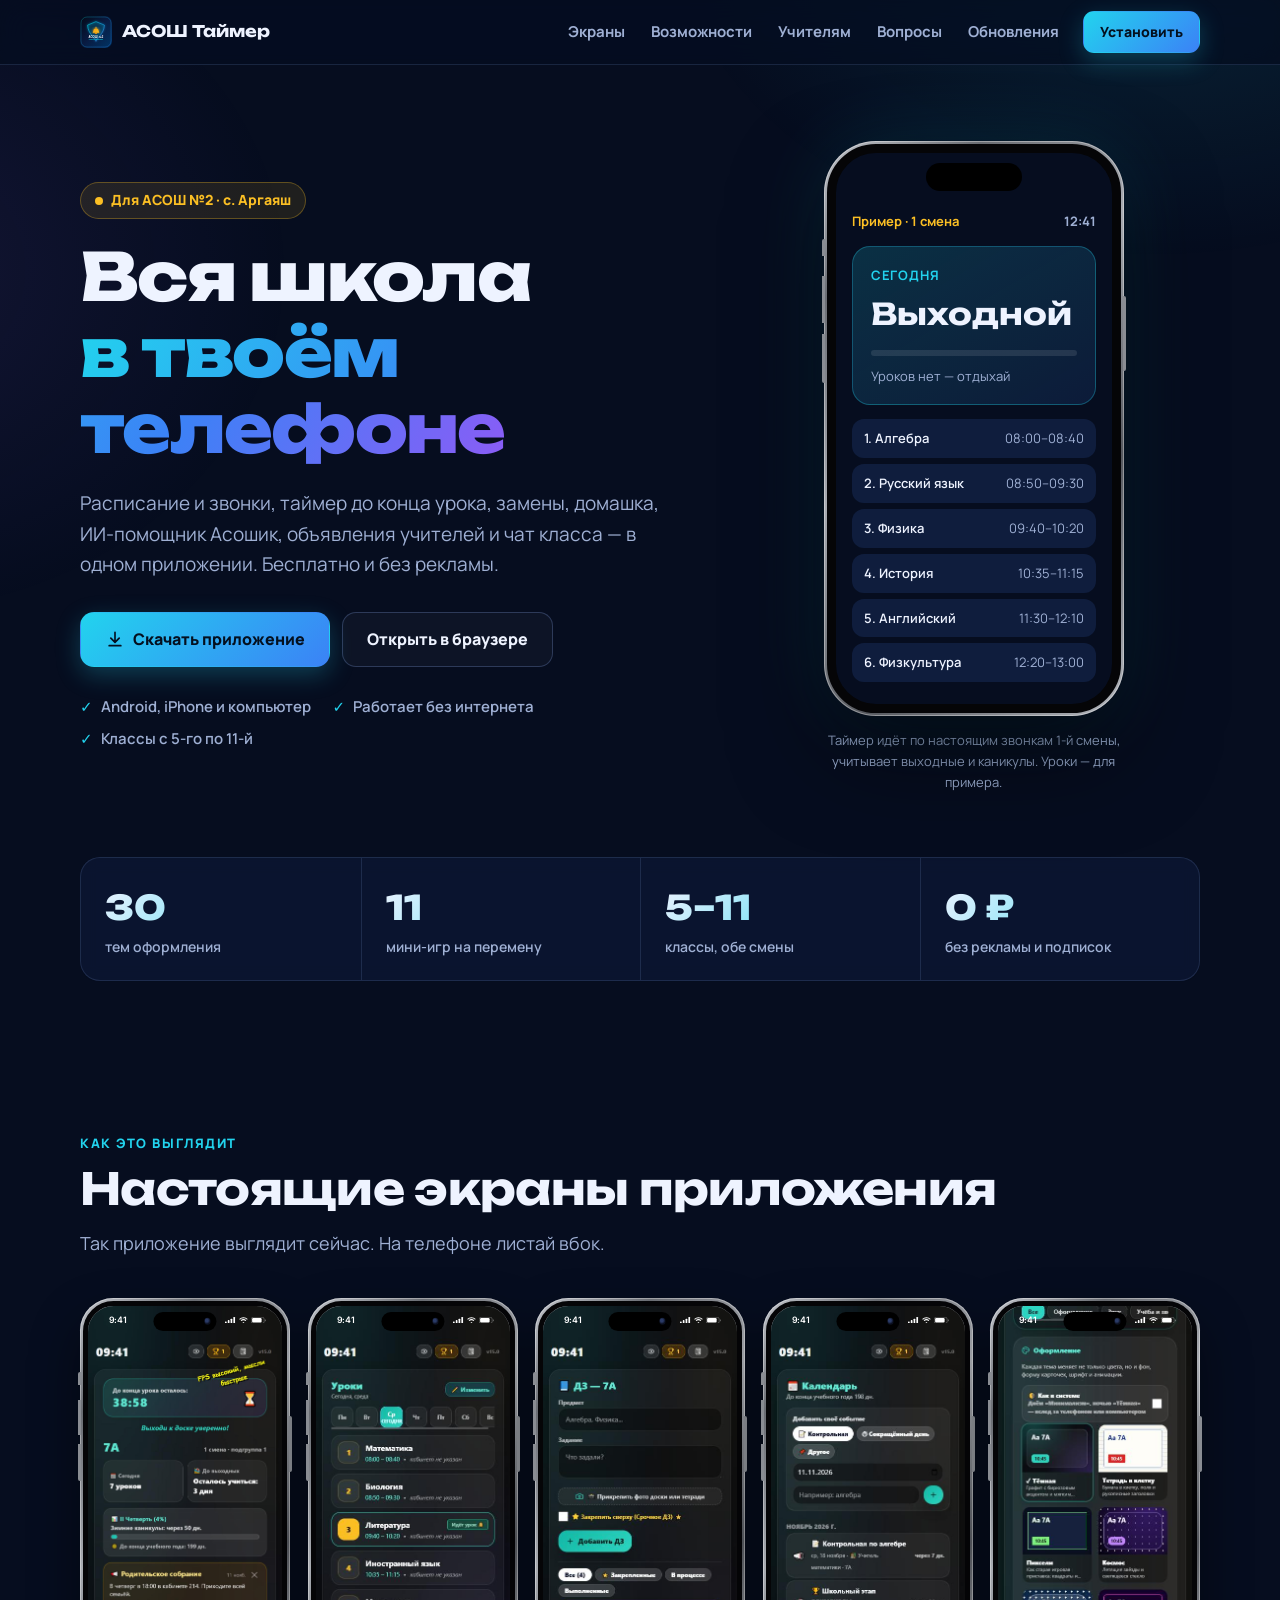
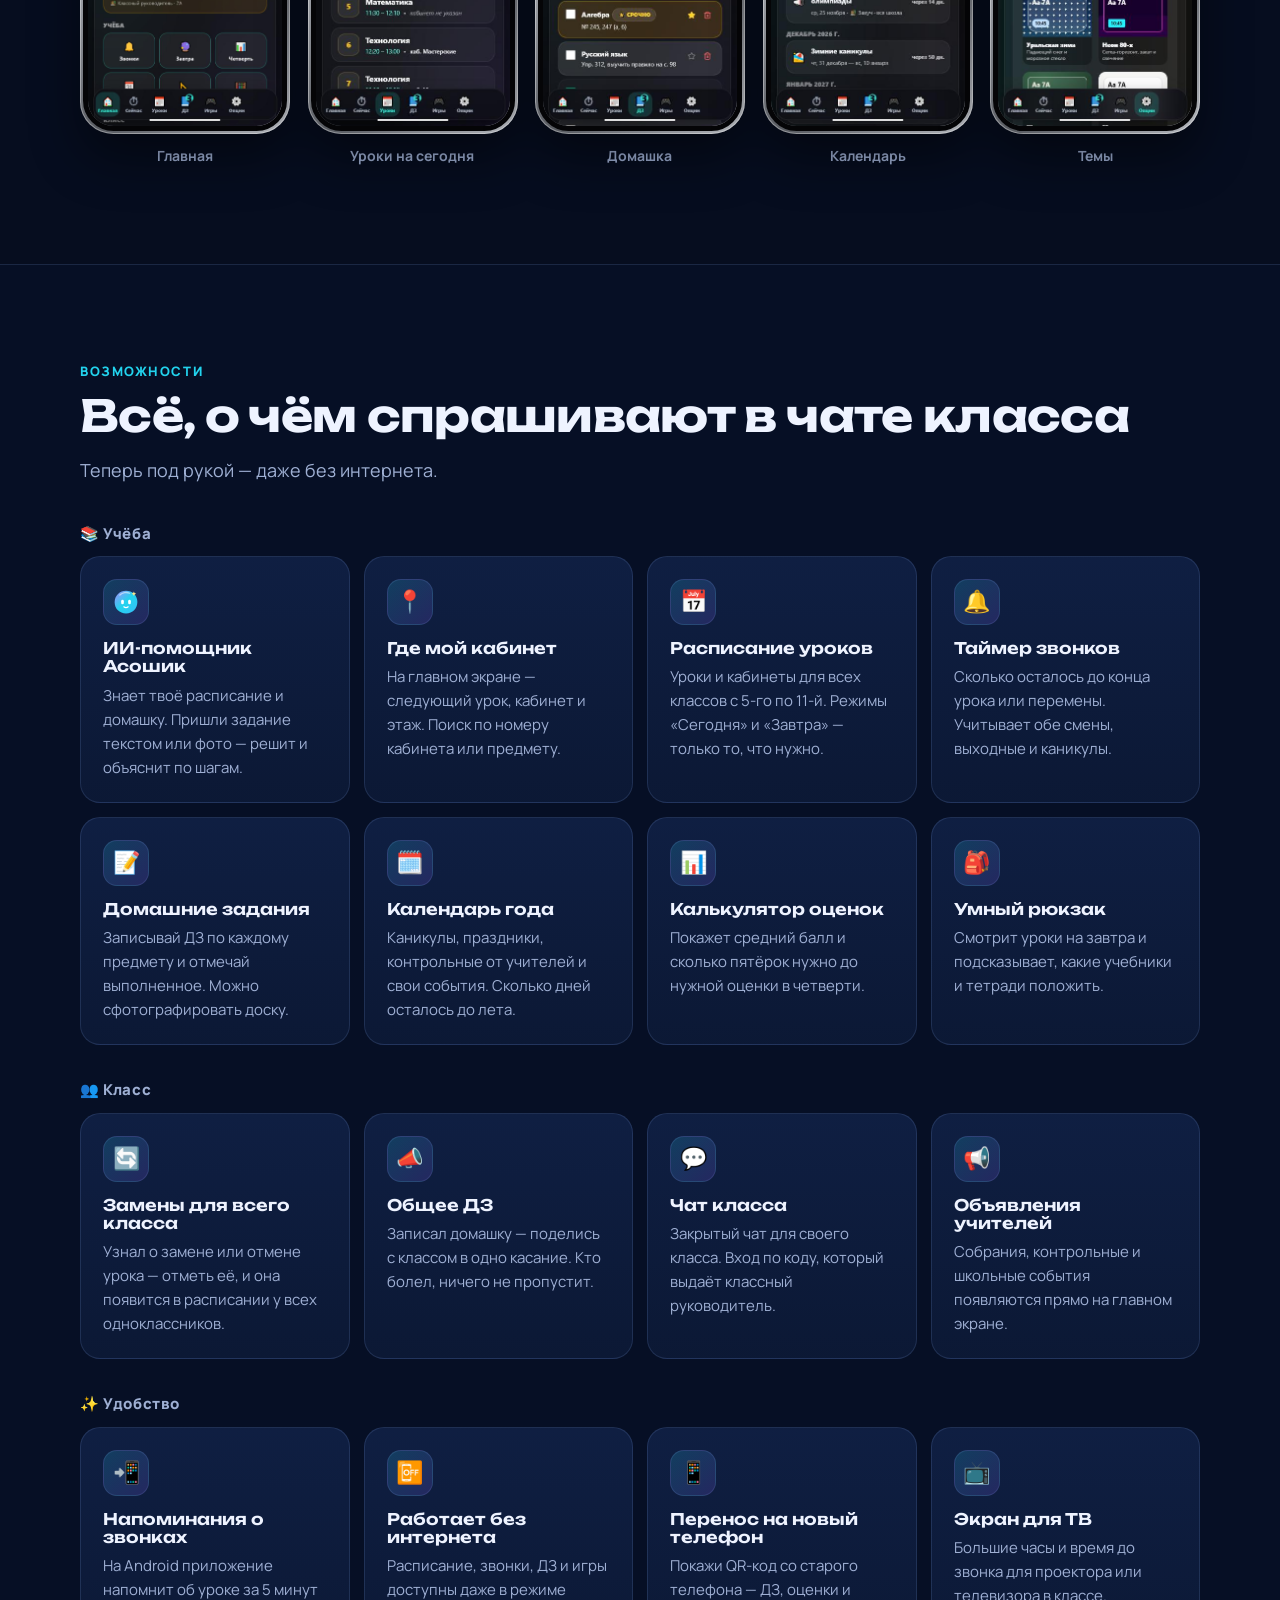
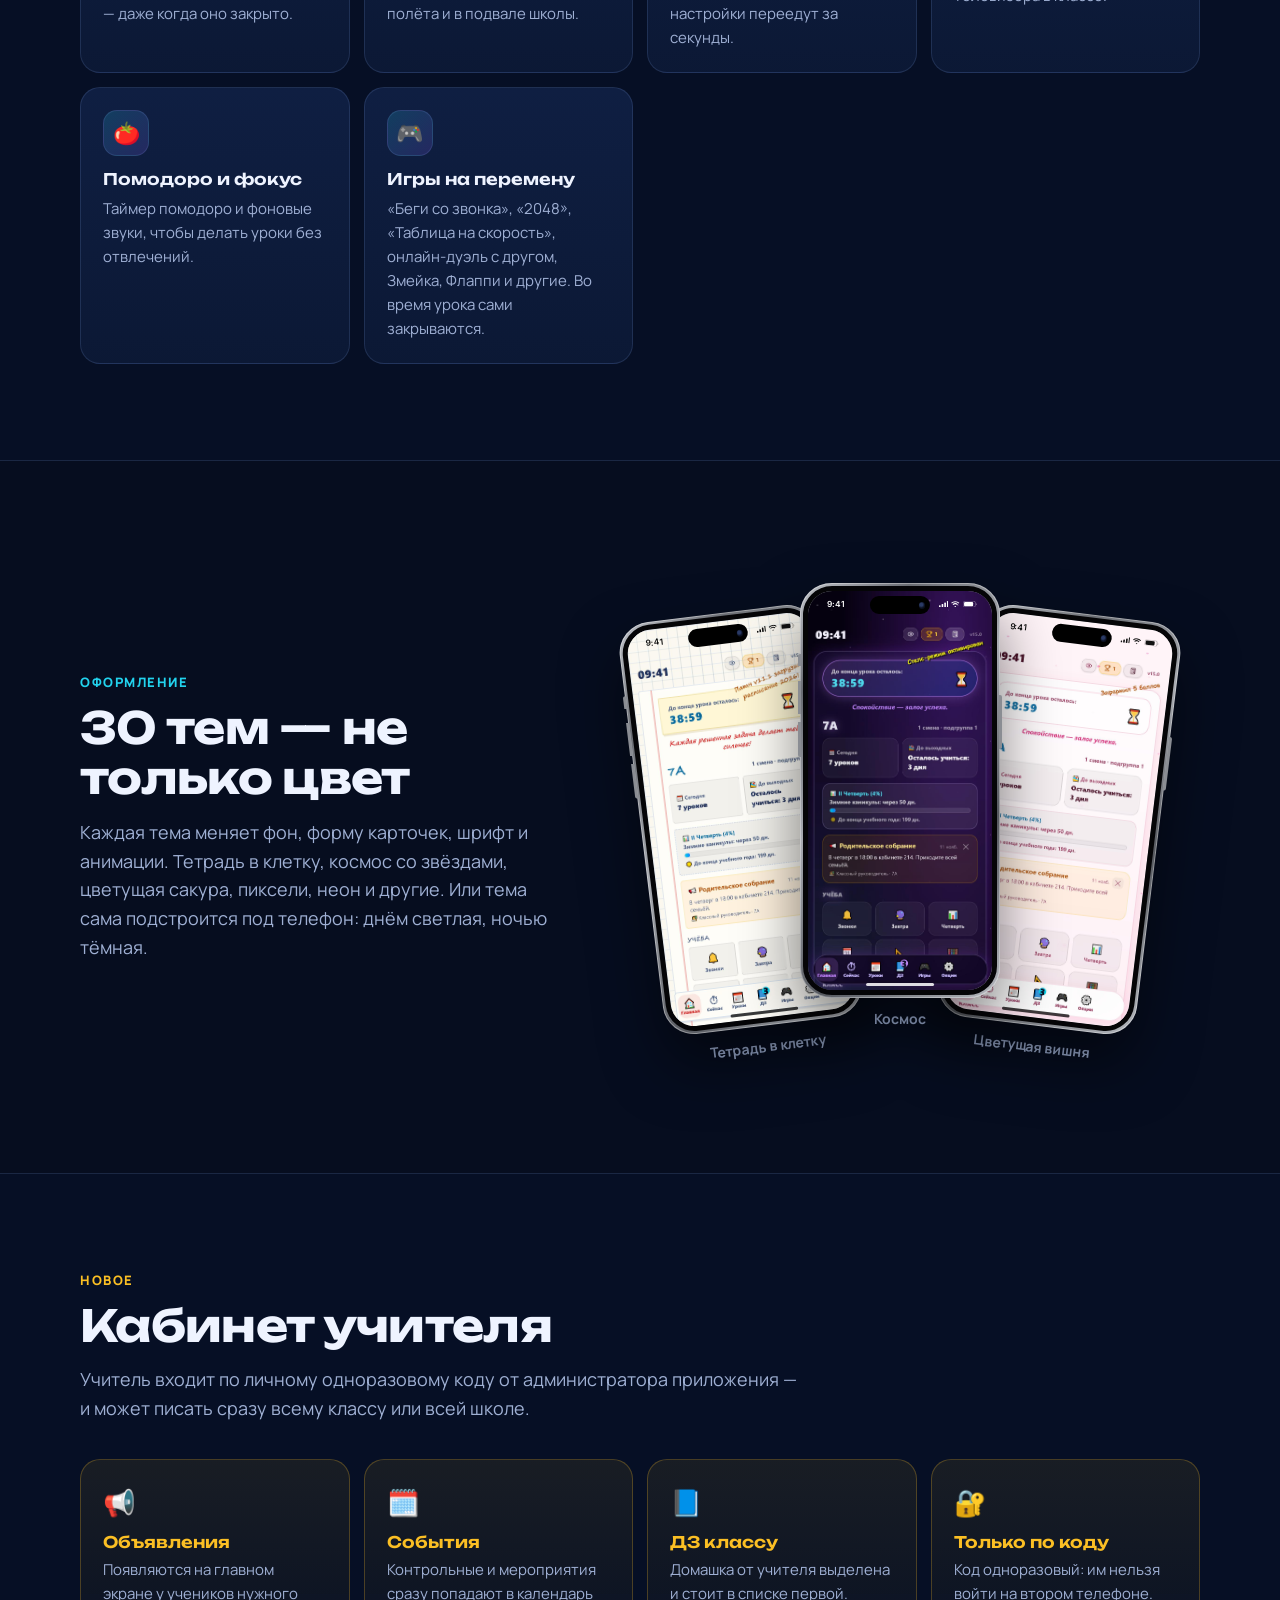
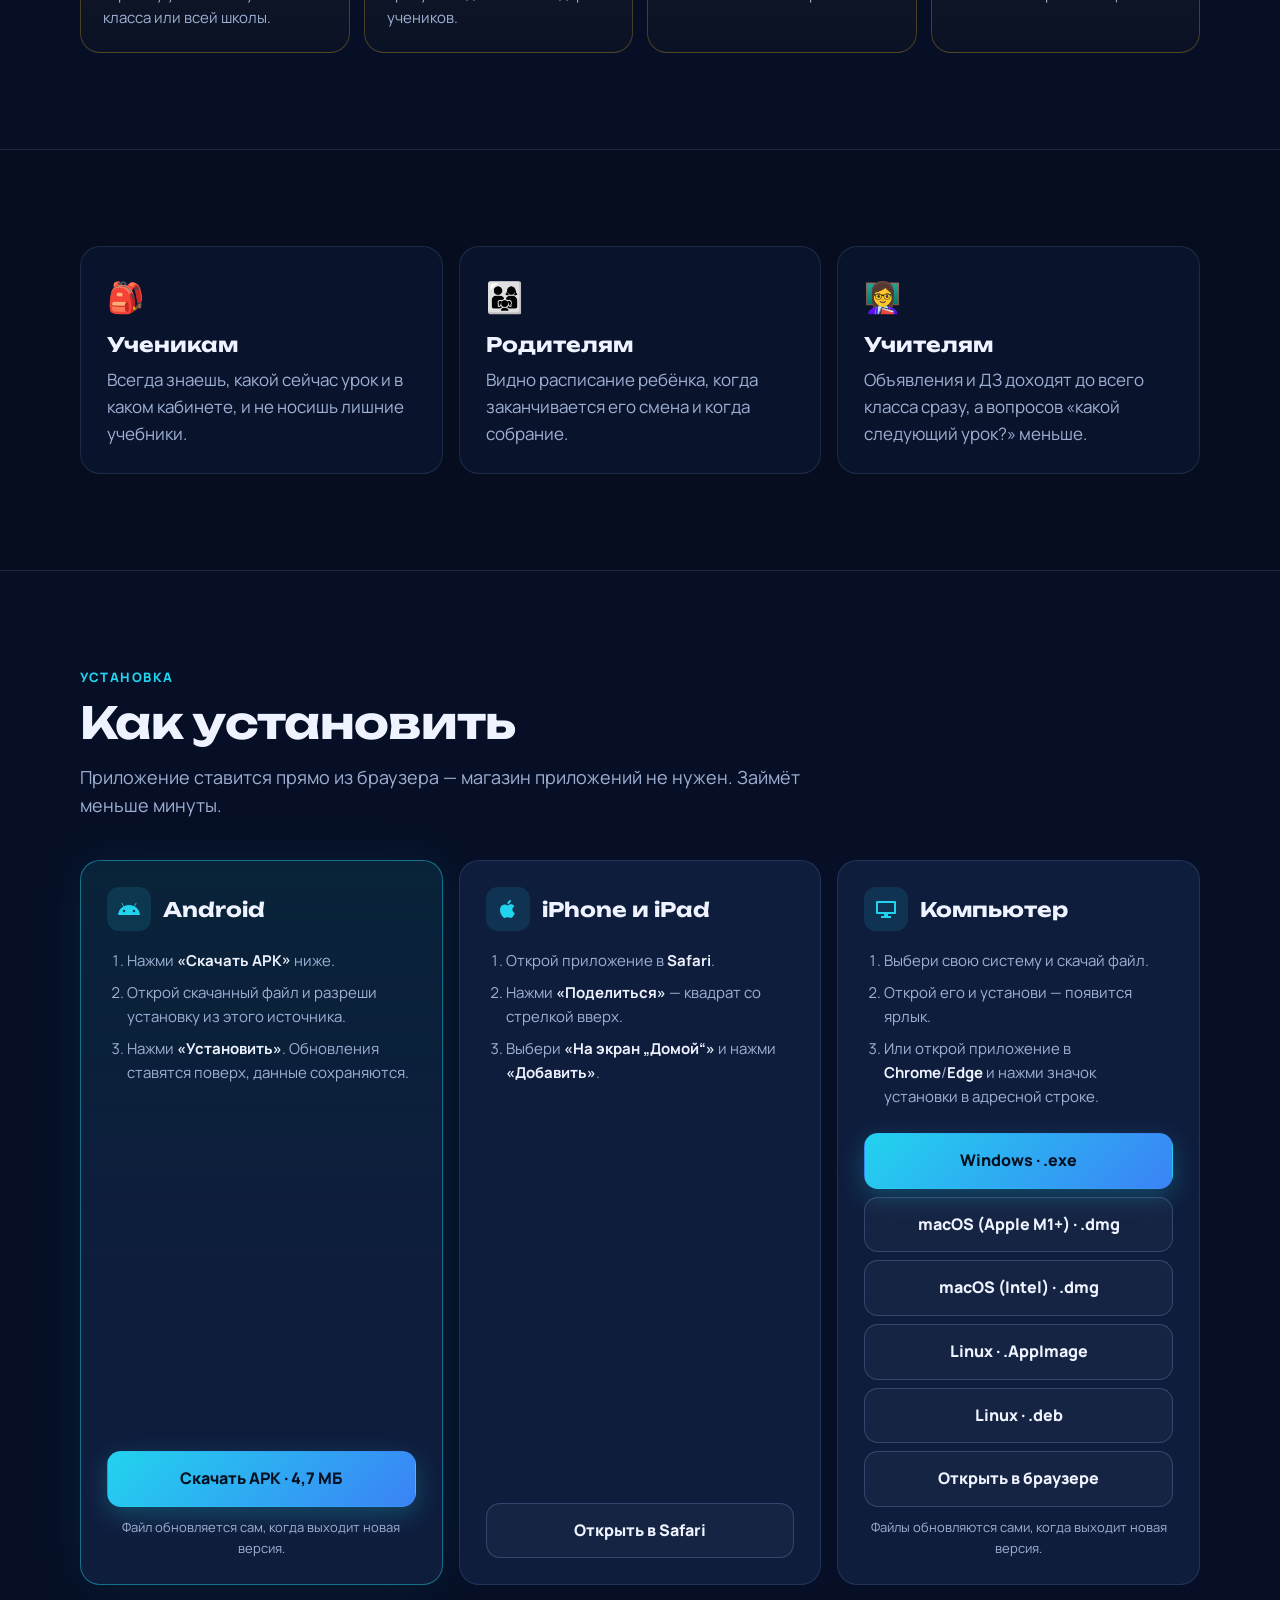
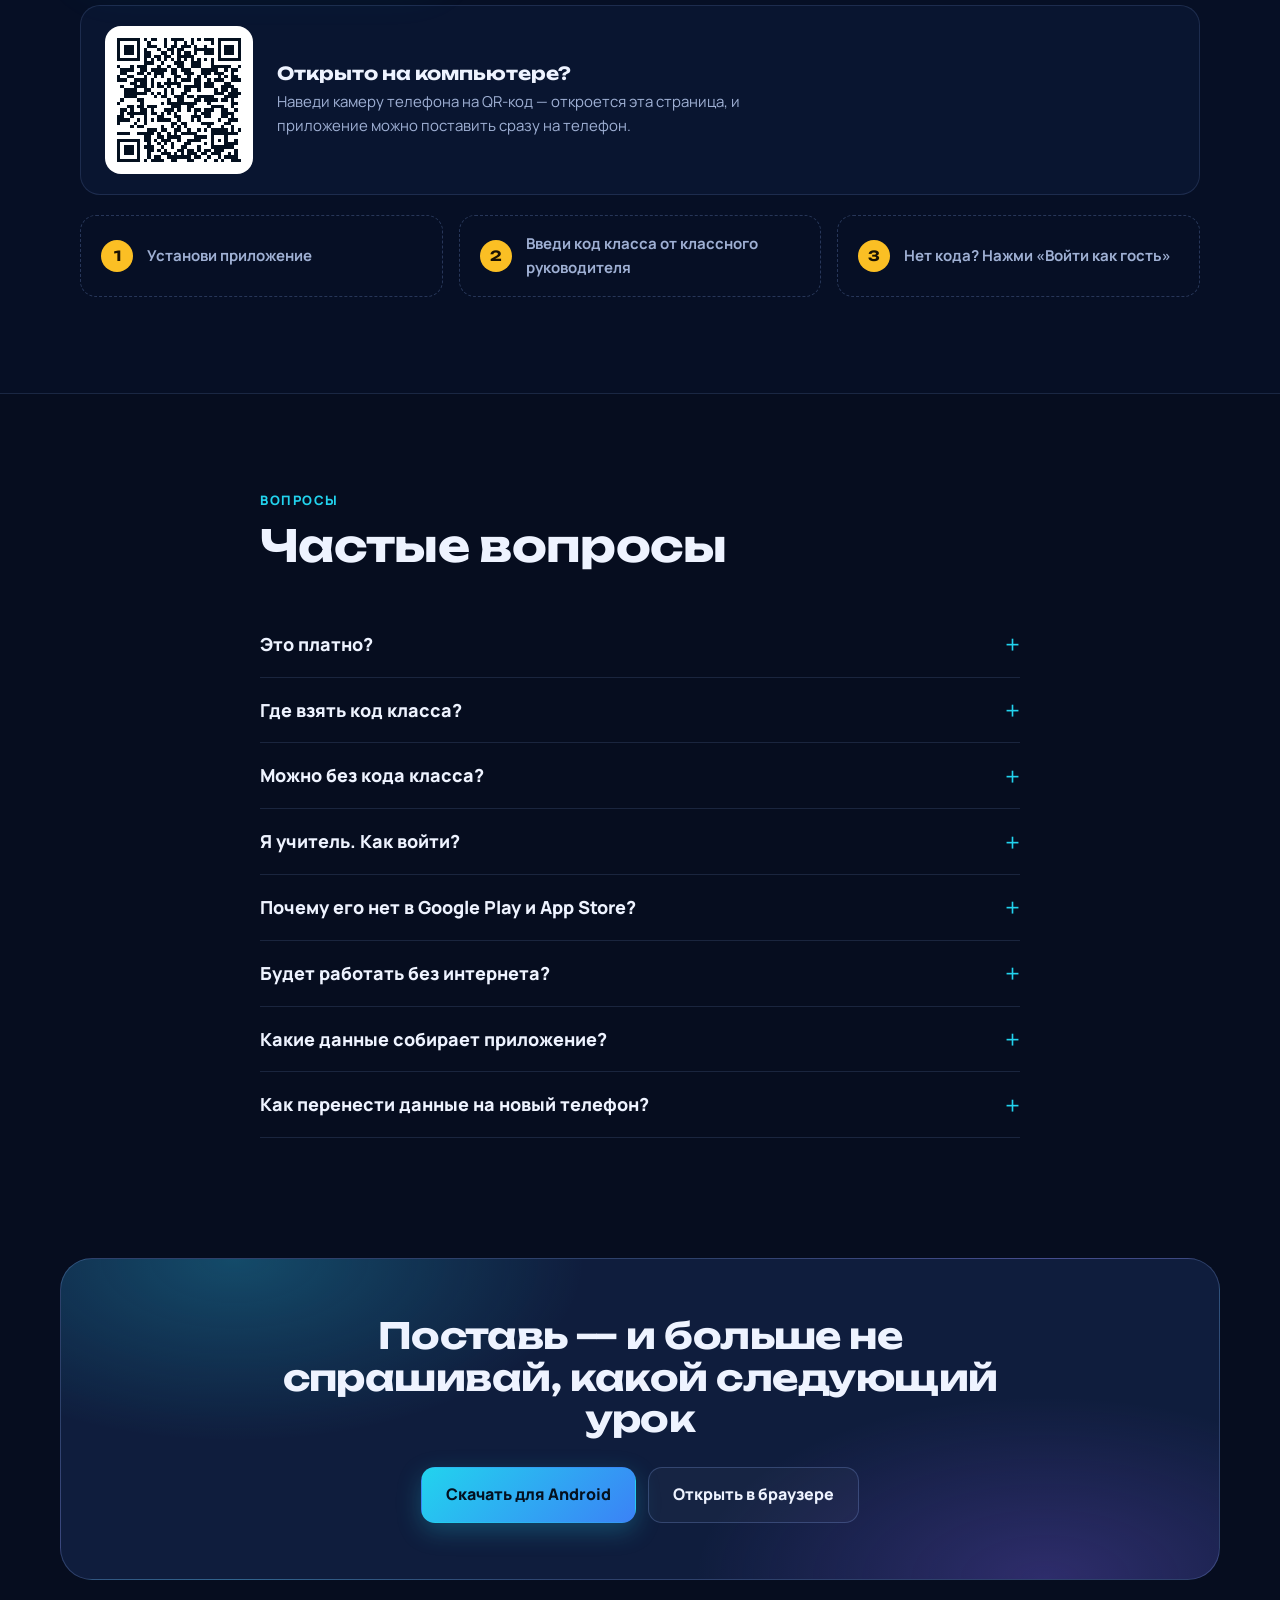
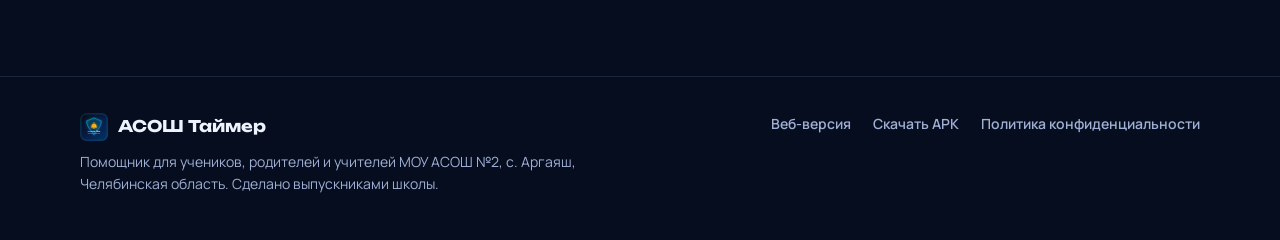
==== commit b013d975: "v17.0: 11 игр на главной, онлайн-дуэль в политике конфиденциальности" ====
--- a/index.html
+++ b/index.html
@@ -110,7 +110,7 @@
       <div class="wrap">
         <ul class="stats">
           <li><b>30</b><span>тем оформления</span></li>
-          <li><b>8</b><span>мини-игр на перемену</span></li>
+          <li><b>11</b><span>мини-игр на перемену</span></li>
           <li><b>5–11</b><span>классы, обе смены</span></li>
           <li><b>0 ₽</b><span>без рекламы и подписок</span></li>
         </ul>
@@ -242,7 +242,7 @@
           <article class="feature">
             <div class="feature-icon">🎮</div>
             <h3>Игры на перемену</h3>
-            <p>Змейка, Флаппи, Дуэль, Память, Реакция и другие. Во время урока сами закрываются.</p>
+            <p>«Беги со звонка», «2048», «Таблица на скорость», онлайн-дуэль с другом, Змейка, Флаппи и другие. Во время урока сами закрываются.</p>
           </article>
         </div>
       </div>
